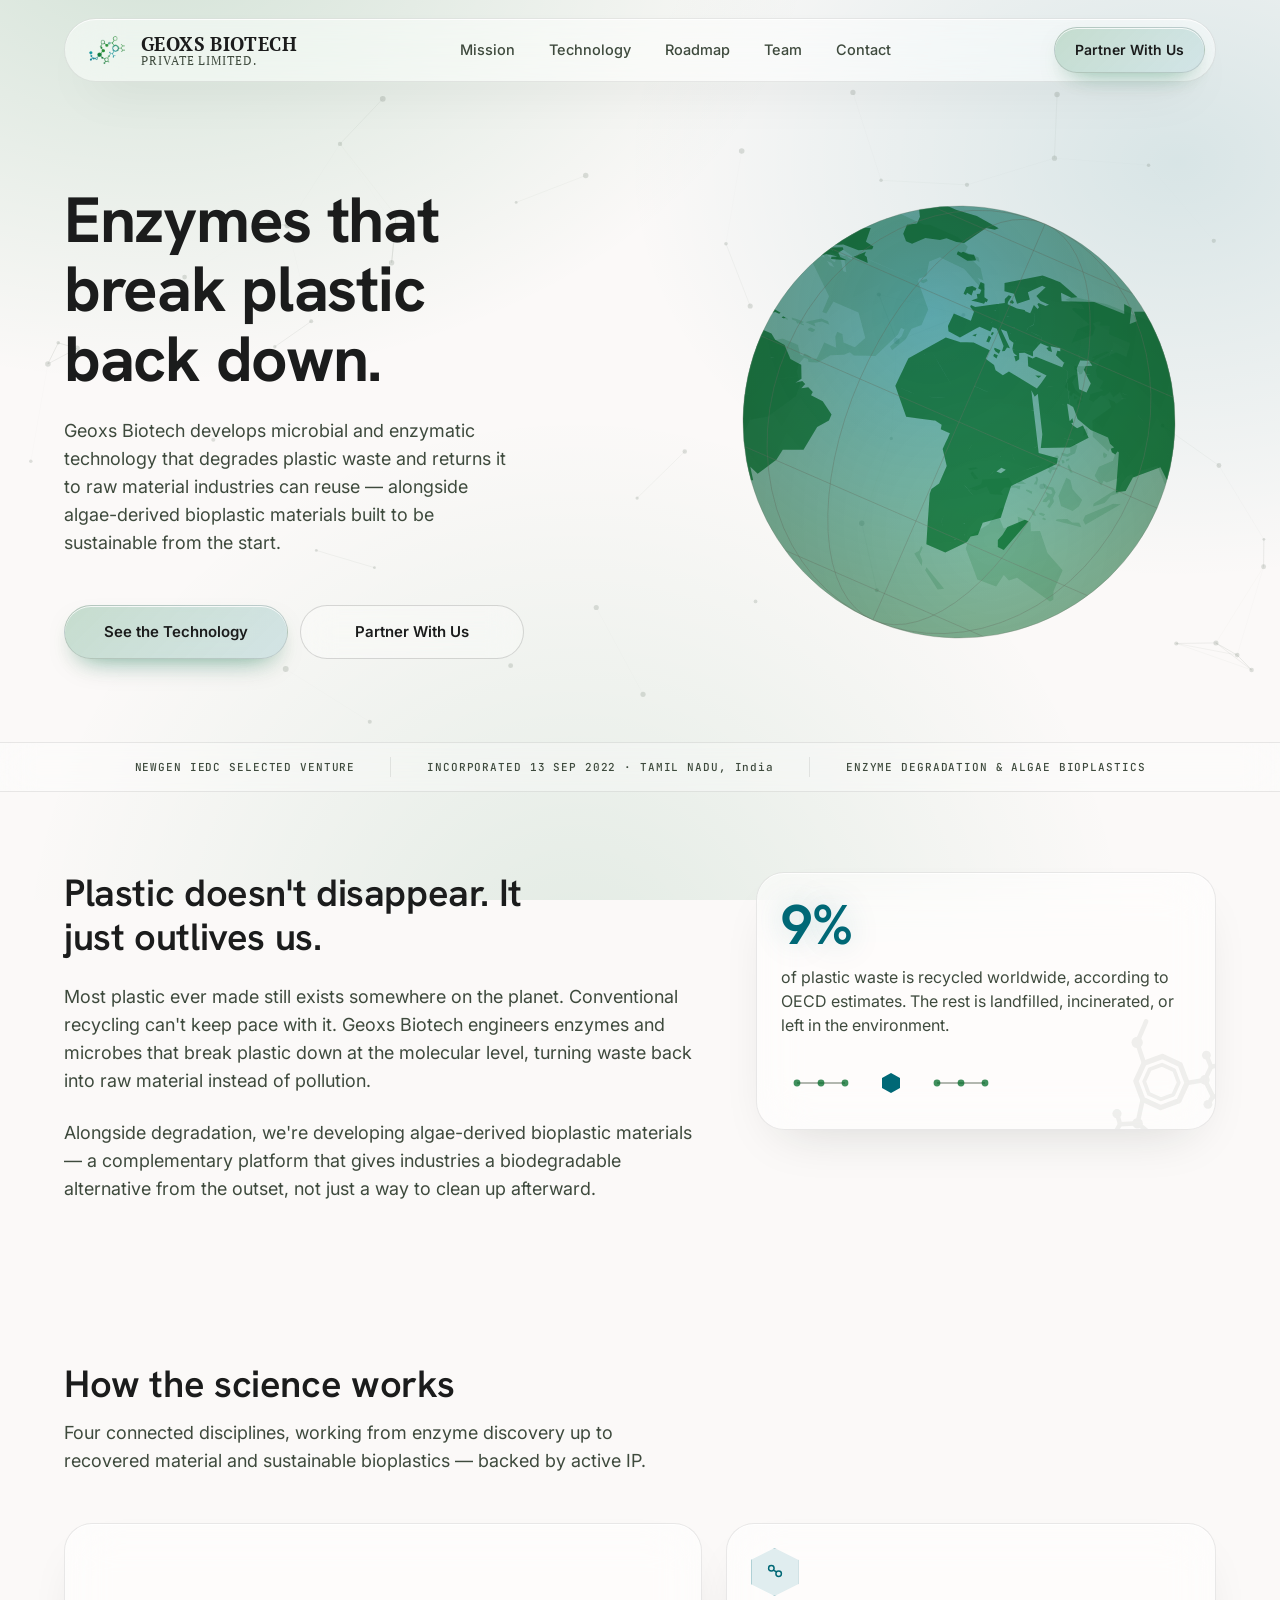
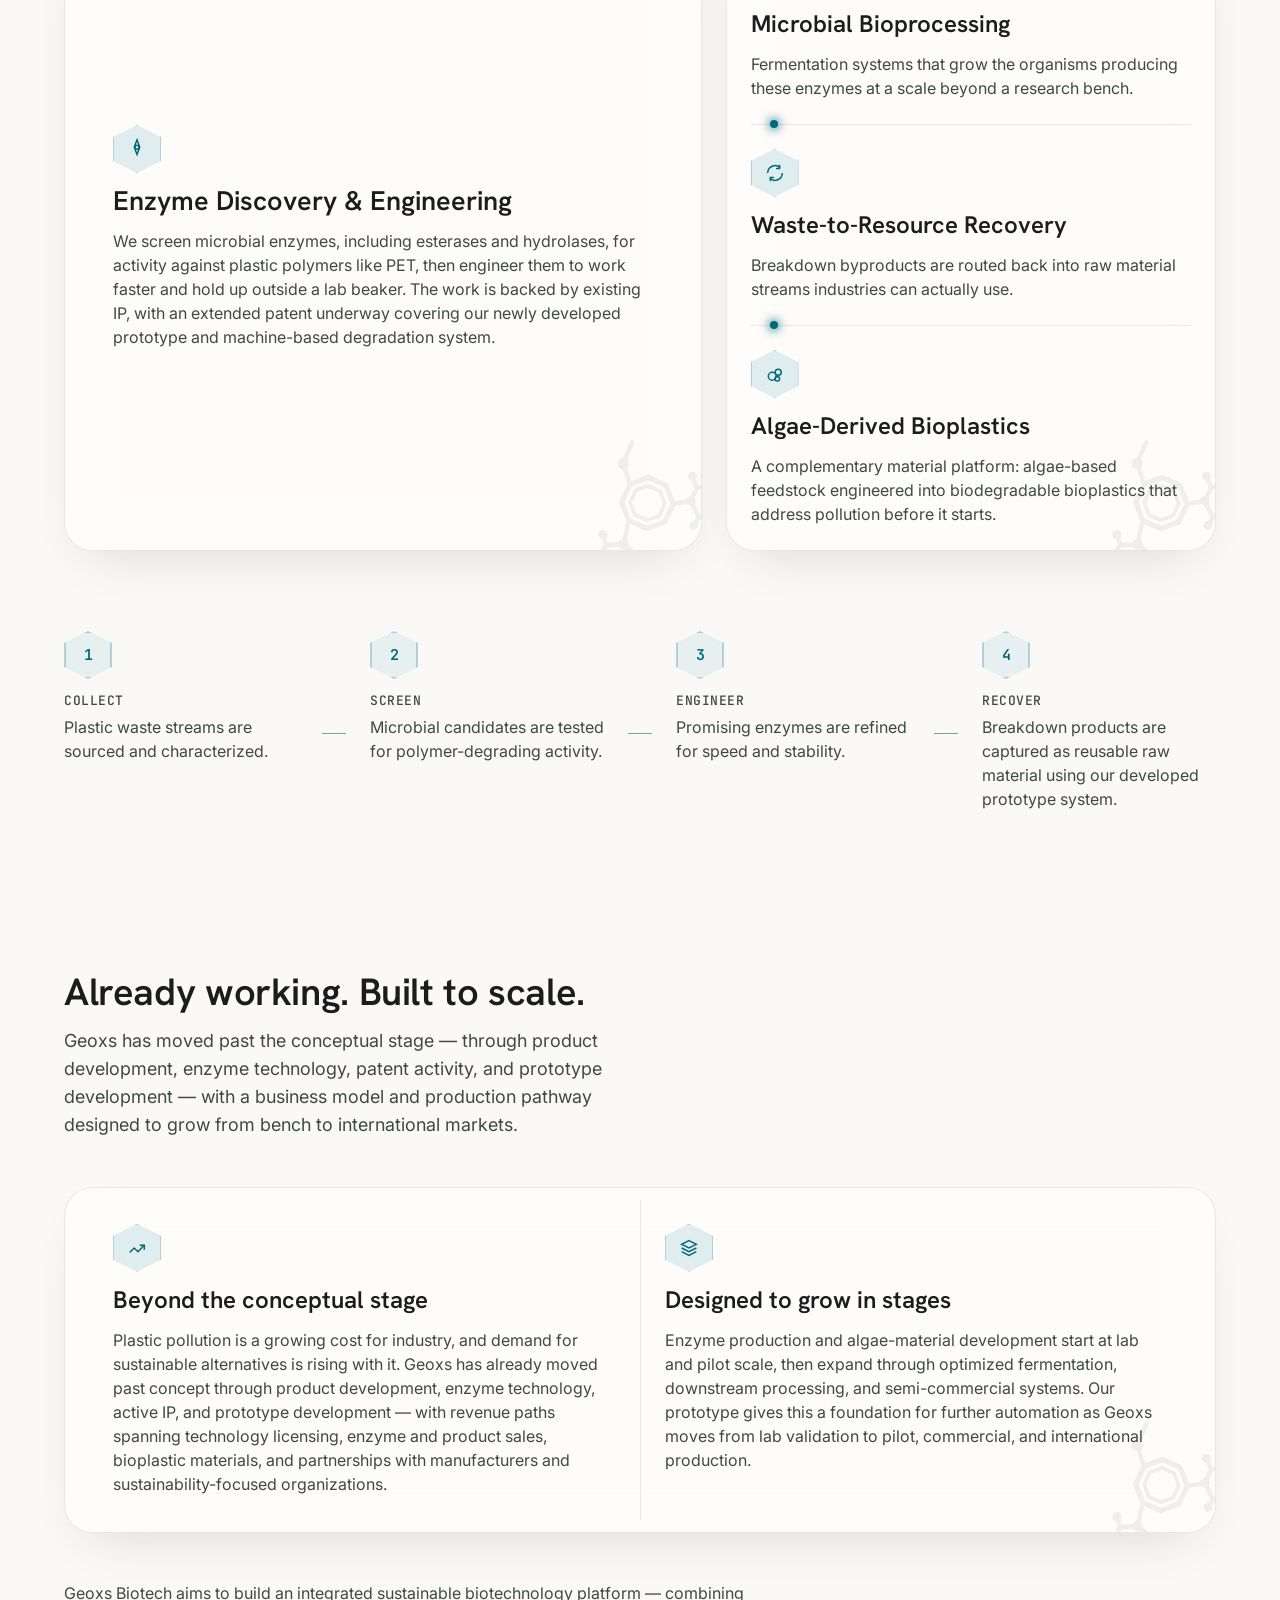
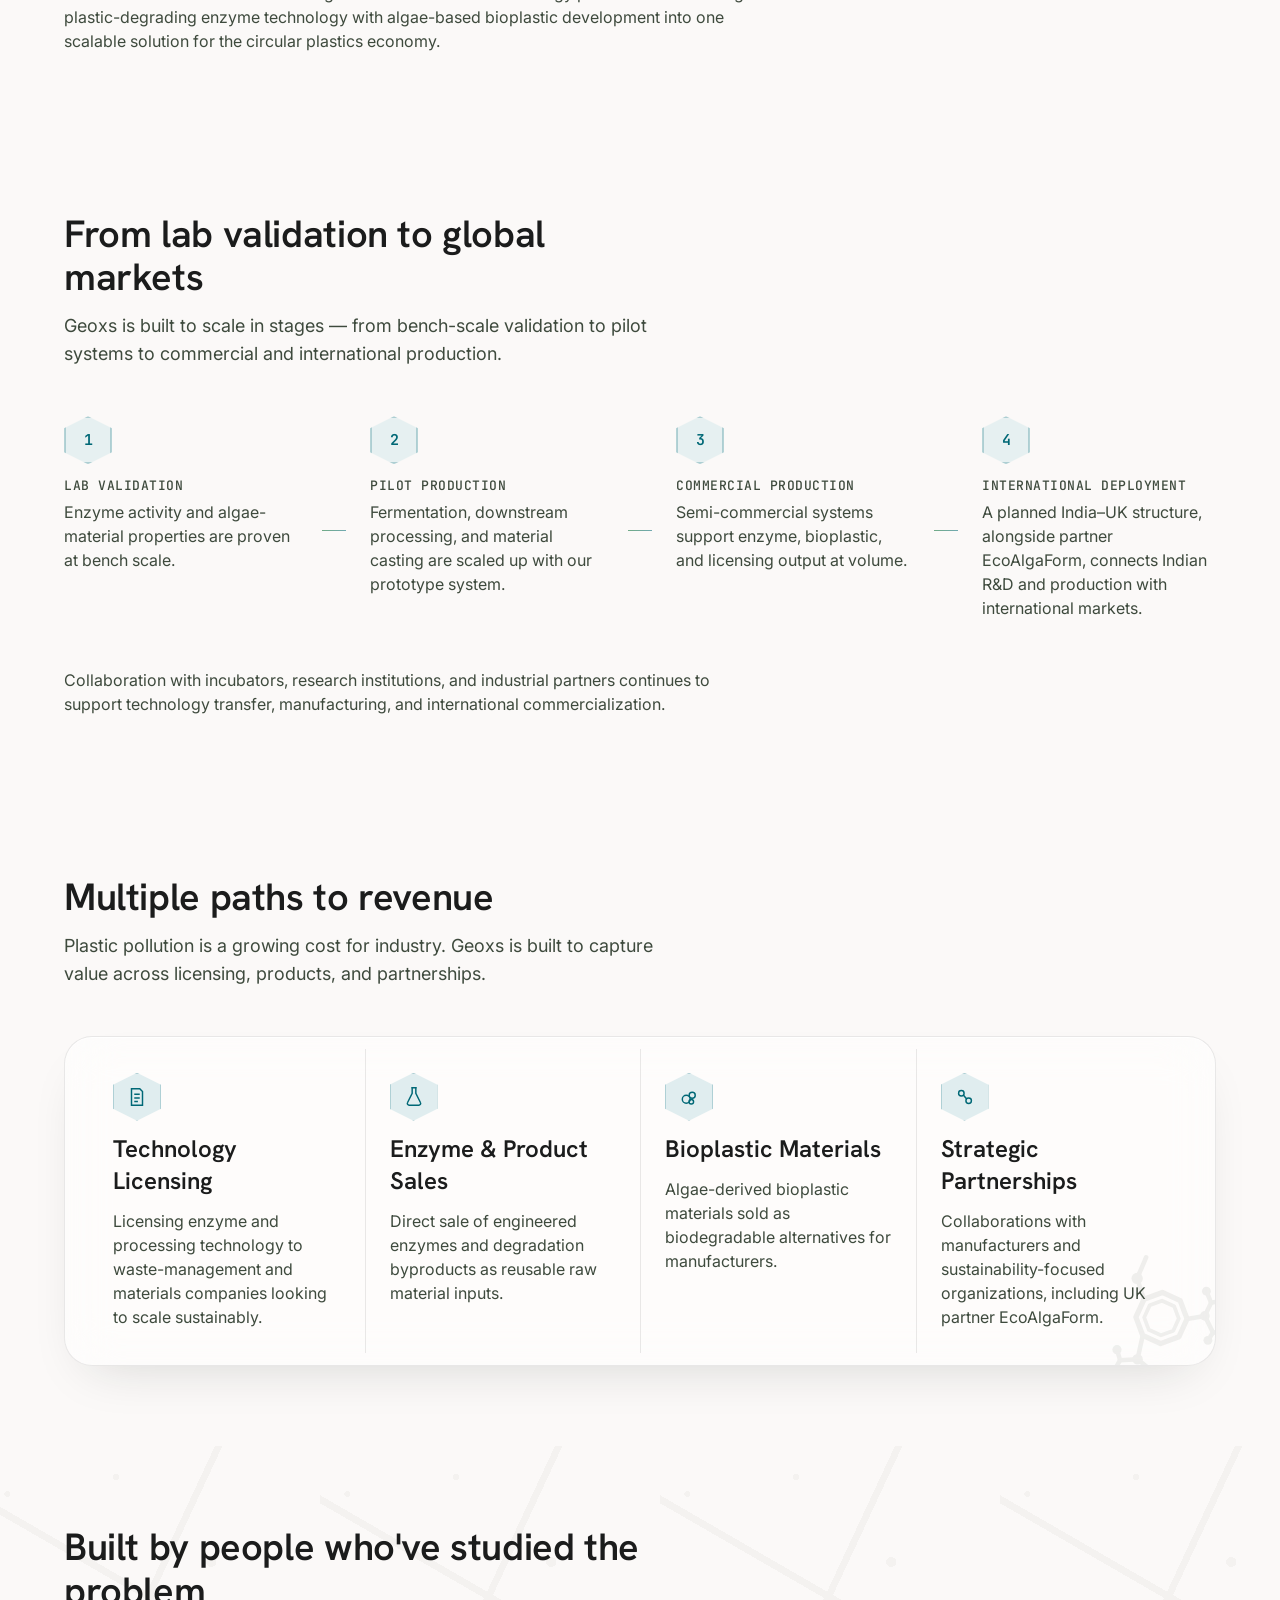
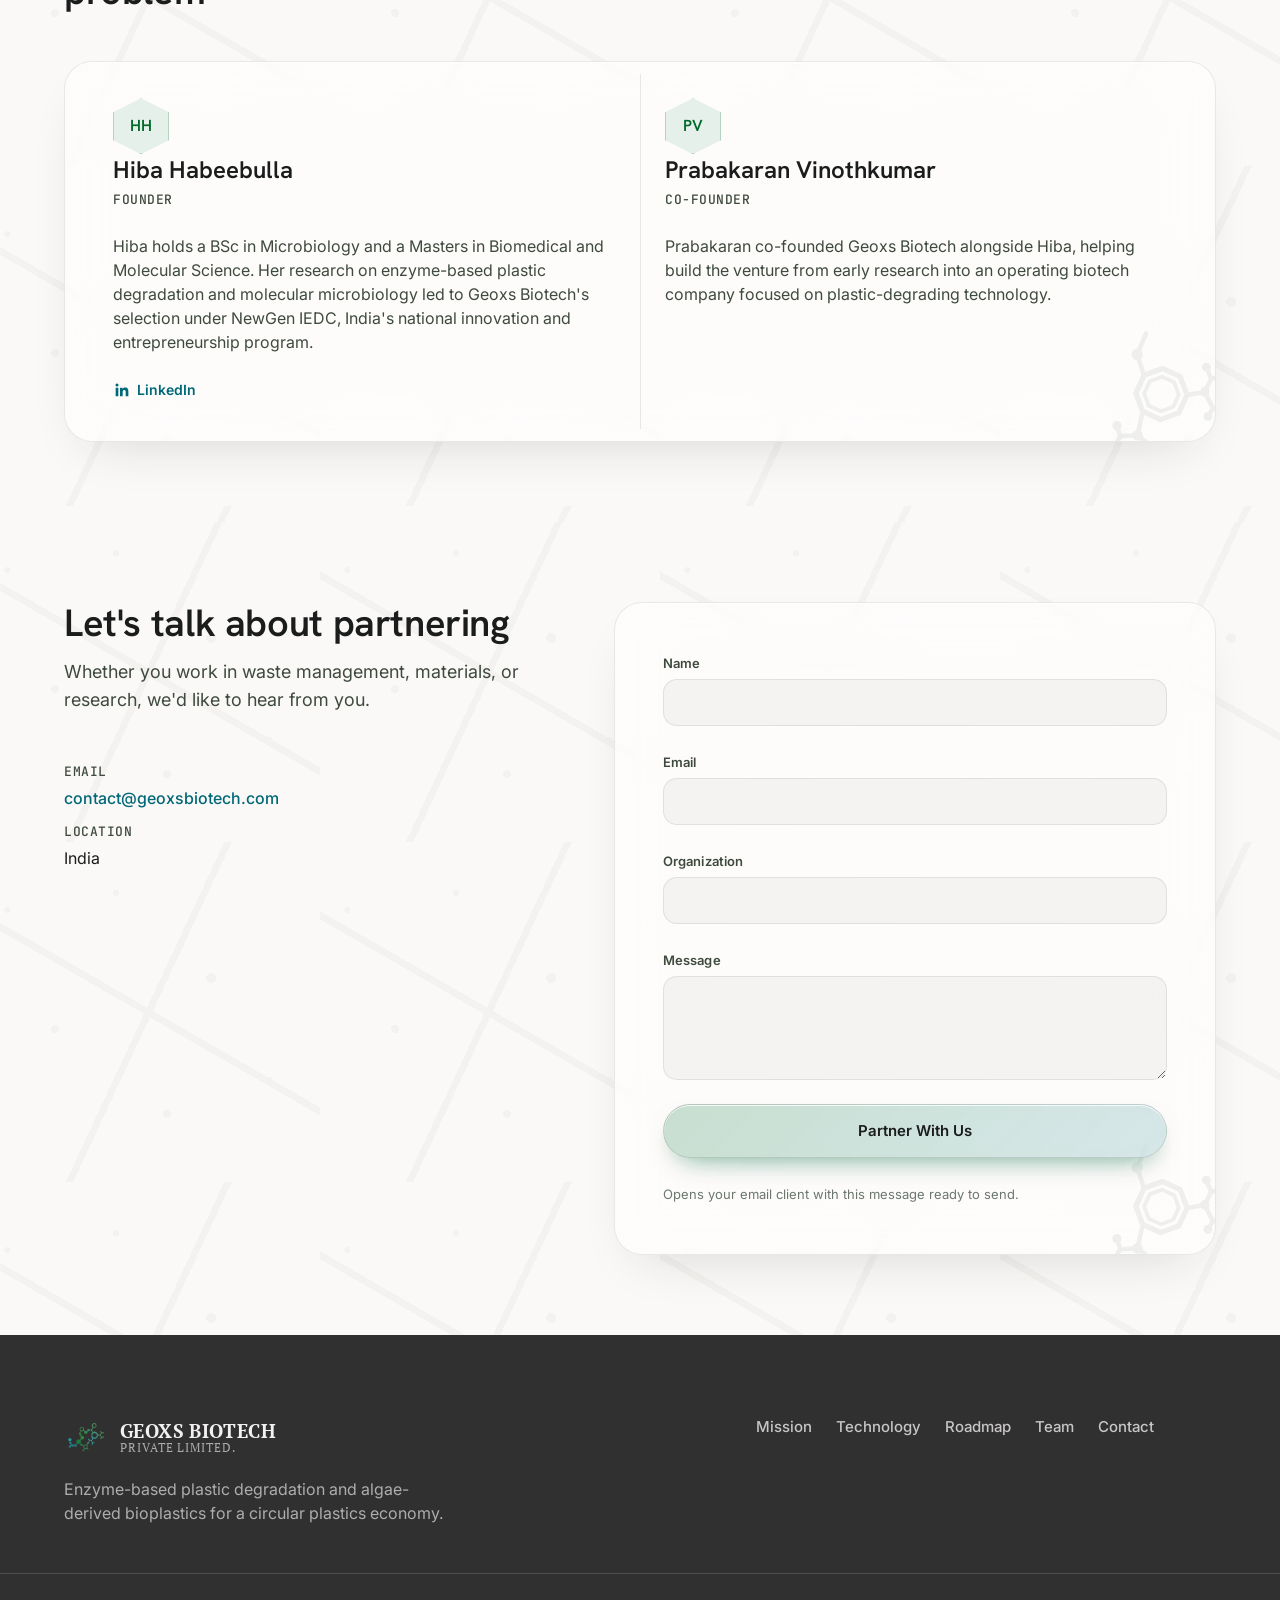
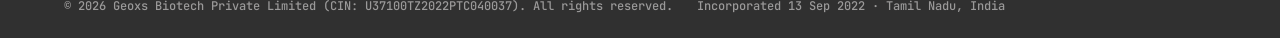
==== new-1/index.html @ 4f8ea978 "Add five Apple-glass redesign variations (new-1..new-5) Each keeps the original Biosphere Green / La" ====
<!doctype html>
<html lang="en">
  <head>
    <meta charset="UTF-8" />
    <meta name="viewport" content="width=device-width, initial-scale=1.0" />
    <title>Geoxs Biotech — Enzyme &amp; Algae Bioplastic Technology</title>
    <meta
      name="description"
      content="Geoxs Biotech develops enzyme-based plastic degradation technology and algae-derived bioplastic materials, turning pollution back into raw material and building sustainable alternatives for the circular plastics economy."
    />
    <meta name="theme-color" content="#fbf9f8" />
    <link rel="canonical" href="https://athul-seban.github.io/geoxs-biotech/new-1/" />
    <meta property="og:type" content="website" />
    <meta property="og:site_name" content="Geoxs Biotech" />
    <meta
      property="og:title"
      content="Geoxs Biotech — Enzyme &amp; Algae Bioplastic Technology"
    />
    <meta
      property="og:description"
      content="Geoxs Biotech develops enzyme-based plastic degradation technology and algae-derived bioplastic materials, turning pollution back into raw material and building sustainable alternatives for the circular plastics economy."
    />
    <meta
      property="og:url"
      content="https://athul-seban.github.io/geoxs-biotech/new-1/"
    />
    <meta
      property="og:image"
      content="https://athul-seban.github.io/geoxs-biotech/assets/logo.jpg"
    />
    <meta property="og:image:width" content="1024" />
    <meta property="og:image:height" content="392" />
    <meta name="twitter:card" content="summary_large_image" />
    <meta
      name="twitter:title"
      content="Geoxs Biotech — Enzyme &amp; Algae Bioplastic Technology"
    />
    <meta
      name="twitter:description"
      content="Geoxs Biotech develops enzyme-based plastic degradation technology and algae-derived bioplastic materials, turning pollution back into raw material and building sustainable alternatives for the circular plastics economy."
    />
    <meta
      name="twitter:image"
      content="https://athul-seban.github.io/geoxs-biotech/assets/logo.jpg"
    />
    <link rel="icon" href="../assets/favicon.ico" sizes="any" />
    <link
      rel="icon"
      type="image/png"
      sizes="32x32"
      href="../assets/favicon-32x32.png"
    />
    <link
      rel="icon"
      type="image/png"
      sizes="16x16"
      href="../assets/favicon-16x16.png"
    />
    <link
      rel="apple-touch-icon"
      sizes="180x180"
      href="../assets/apple-touch-icon.png"
    />
    <link rel="manifest" href="../assets/site.webmanifest" />
    <link rel="preconnect" href="https://fonts.googleapis.com" />
    <link rel="preconnect" href="https://fonts.gstatic.com" crossorigin />
    <link
      href="https://fonts.googleapis.com/css2?family=Hanken+Grotesk:wght@500;600;700&family=Inter:wght@400;500;600&family=JetBrains+Mono:wght@500&family=PT+Serif:wght@400;700&display=swap"
      rel="stylesheet"
    />
    <link rel="stylesheet" href="css/styles.css" />
    <script type="application/ld+json">
      {
        "@context": "https://schema.org",
        "@type": "Organization",
        "name": "Geoxs Biotech Private Limited",
        "legalName": "Geoxs Biotech Private Limited",
        "url": "https://athul-seban.github.io/geoxs-biotech/",
        "logo": "https://athul-seban.github.io/geoxs-biotech/assets/logo.jpg",
        "foundingDate": "2022-09-13",
        "description": "Geoxs Biotech develops enzyme-based plastic degradation technology and algae-derived bioplastic materials for the circular plastics economy.",
        "email": "contact@geoxsbiotech.com",
        "address": {
          "@type": "PostalAddress",
          "addressRegion": "Tamil Nadu, India",
          "addressCountry": "IN"
        },
        "founder": {
          "@type": "Person",
          "name": "Hiba Habeebulla",
          "sameAs": "https://www.linkedin.com/in/hiba-habeebulla/"
        }
      }
    </script>
  </head>
  <body>
    <a class="skip-link" href="#main">Skip to content</a>

    <header class="site-header" id="site-header">
      <div class="container header-inner">
        <a class="brand" href="#top" aria-label="Geoxs Biotech home">
          <img
            class="brand-mark"
            src="../assets/mark.png"
            alt=""
            aria-hidden="true"
          />
          <span class="brand-text">
            <span class="brand-word">Geoxs Biotech</span>
            <span class="brand-sub">Private Limited.</span>
          </span>
        </a>

        <nav class="site-nav" id="site-nav" aria-label="Primary">
          <a href="#mission">Mission</a>
          <a href="#technology">Technology</a>
          <a href="#roadmap">Roadmap</a>
          <a href="#team">Team</a>
          <a href="#contact">Contact</a>
        </nav>

        <div class="header-actions">
          <a class="btn btn-primary" href="#contact">Partner With Us</a>
          <button
            class="nav-toggle"
            id="nav-toggle"
            aria-label="Open menu"
            aria-expanded="false"
            aria-controls="site-nav"
          >
            <span></span><span></span><span></span>
          </button>
        </div>
      </div>
    </header>

    <main id="main">
      <!-- HERO -->
      <section class="hero" id="top">
        <div class="molecular-watermark" aria-hidden="true"></div>
        <canvas class="molecular-canvas" aria-hidden="true"></canvas>
        <div class="container hero-grid">
          <div class="hero-copy hero-enter">
            <h1 class="display-lg">Enzymes that break plastic back down.</h1>
            <p class="body-lg hero-sub">
              Geoxs Biotech develops microbial and enzymatic technology that
              degrades plastic waste and returns it to raw material industries
              can reuse — alongside algae-derived bioplastic materials built to
              be sustainable from the start.
            </p>
            <div class="hero-ctas">
              <a class="btn btn-primary" href="#technology"
                >See the Technology</a
              >
              <a class="btn btn-secondary" href="#contact">Partner With Us</a>
            </div>
          </div>
          <div
            class="hero-visual hero-enter hero-enter-delay"
            aria-hidden="true"
          >
            <div class="hero-globe" aria-hidden="true">
              <svg viewBox="0 0 100 100" role="presentation">
                <defs>
                  <clipPath id="globe-clip">
                    <circle cx="50" cy="50" r="45" />
                  </clipPath>
                  <radialGradient id="globe-base" cx="34%" cy="30%" r="75%">
                    <stop class="globe-base-stop-a" offset="0%" />
                    <stop class="globe-base-stop-b" offset="100%" />
                  </radialGradient>
                  <radialGradient id="globe-shade" cx="68%" cy="72%" r="65%">
                    <stop class="globe-shade-stop-a" offset="0%" />
                    <stop class="globe-shade-stop-b" offset="100%" />
                  </radialGradient>
                  <g
                    id="globe-landmasses"
                    transform="translate(-33.7843,5.0000) scale(0.338728)"
                  >
                    <path
                      d="m275.9 201.8-1.4 1.46h-2.36v-2.15l1.83-1.18h1.93v1.87zm4.05-6.3v2.12l-1.8-1.08v-1.65h1.8v-5.97h-4.6l-10.94 7.33-2.69-3.09v6.07h-6.65l3.86 10.57h12.67l9.75-11.28 0.44-3.05-1.84 0.03zm-171.6-119.4 2.52-1.719h3.04l-2.51 1.719h-3.05zm22.97-9.127-3.22 2.792h-7.46l-2.31 1.582h1.78l-2.48 1.692h-1.77l2.47-1.692h-4.87l-2.11 1.64-2.15 0.215 0.43-3.705h-1.66l-1.94 1.289-3.6 5.315h-2.12l4.08-6.604 4.81-1.029-0.27-0.903-3.17-0.108-1.5-0.913-1.88 0.913h-2.2l0.9-1.945-4.551-2.082h-38.81l-12.78 13.48v10.36l4.666 4.667 16.32 2.098 2.177 3.302 4.59-0.161 3.788 7.44 7.058-8.861 16.78 0.053 1.11 8.388 2.66 0.07 0.07-10.44 27.16-23.22 1.85-0.32 1.05-3.307h-2.9zm16.06-1.435h9.48l-1.97-3.138-1.78-0.425v-2.251zm-70.28 50.76-3.657-7.88 3.036-3.81-3.787-7.442-4.59 0.161-2.177-3.301-16.32-2.098 0.031 0.032 0.695 7.348 5.02 9.5 2.057-1.59-3.959-8.441v-4.751h2.335l0.091 4.419 7.5 17.62 12.23 5.1 3.052-0.81 2.686 2.74 1.338-2.38h2.818l-0.402-3.09h2.415l3.141-2.34 0.133-3.41-3.435-0.06-2.731 4.48zm135.4-76.39 4.54-2.209v-0.622l-2.25-2.282-3.15 1.046-3.78-0.08-0.8 1.09-2.15-0.05v2.02zm40.41 47.95 0.01-2.144-2.43-0.064-0.02 1.58zm-92.08-68.56v2.26l11.28 0.161 2.89 4.987v4.51l-5.41 3.073 0.16 6.12 3.4 3.437h4.02l6.14-6.489 8.67-2.557 3.25-2.489 6.56-0.405 4.59-1.355 8.65-13.75 5.33-1.09 1.88-1.89-15.37-1.546-13.28 1.546h-16.08l-9.27 3.221zm261.6 87.05-1.31-1.37-2.15 3.06 2.15 2.01zm-20.64-37.93 0.43-2.416-4.51-0.725-1.72-2.819h-8.59l-17.56-4.348-1.93 4.348-7.14-2.174-5.33 4.06 17.36 10.14 20.08 0.215 2.42-4.924zm3.81 45.98-2.58 0.57v1.52l1.05 1.27 1.53-1.91zm-9.61-51.94 1.72 2.819 4.51 0.725-0.43 2.416-6.48 1.357-2.43 4.924-20.08-0.215-17.36-10.14-7.51 5.725 1.25 5.811-7.52 2.793 2.15 5.26 8 3.65 0.32 6.443 20.94 7.242 3.86-3.538 8.22 3.538-1.13 3.06 4.35 7.25 7.62-3.86 4.98 4.26 2.11-1.2 0.08 2.05 12.48-4.46 4.08-9.132-7.28-11.98 3.74-4.079h-4.3l-1.38 0.893-2.7-4.435 3.44-3.007 2.36 4.504 3.31-2.277 6.35-4.374v-8.483l-10.52-2.684-7.73-7.571h-7.51l1.71 6.067zm43.39 12.76 2.94-0.04 1.25-2.134-6.53-2.738 0.13 5.395 1.29 0.765zm-8.12 12.47-0.48 1.659 6.47-0.955 0.5 2.498 1.47-0.624 0.16-1.966 4.34-1.115-0.23-5.673-1.97-3.439-1.96-0.568 1.12 5.154-4.01 3.637zm-1.14 3.202 2.34-0.295 0.76 1.128-0.84 2.657zm6.24-1.1-1.13 2.053-1.49-1.691zm-7.08 35.04-3.55-0.37-1.29-1.61 1.29-2.96-1.28-2.84-2.34-0.05-0.57 5 3.31 3.99 3.88 0.49zm-11.18 8.87 1.57 0.31 2.79-2.32-0.06-1.9zm12.25 3.59v2.23l2.33-0.7-0.79-1.44 1.88-0.48-1.6-4.99-1.18 3.08h-3.86zm-6.87-11.13 1.66 1.63-0.54 1-1.34-1.31zm1.66 3.99 1.18 0.8 1.29-1.95-1.72-0.21zm4.4-2.04 1.62 2.09h1.77l-1.69-2.72zm0 1.76 0.91 1.59-0.73 0.97-1.28-1.93zm-1.93 1.61 0.83 1.25-0.83 1-0.95-1.16zm3.15 32.76 1.09 1.5 3.06-0.37v-1.13zm-24.59-17.64 0.15 4.32 2.46 4.3h7.82l3.87-4.94v-8.96l-2.79 0.29-2.26 4.27-7.57 1.69-1.63-0.99zm-5.56 11.28v-3.3l-12.89-13.37-4.41-1.69 14.93 20.33zm15.06 5.88 0.24 1.12-16.11-2.73 2.42-1.94 4.02 1.53 3.63-0.8zm10.3 0h-2.49l0.48 1.61h2.38l1-0.81zm-4.35 2.61 0.73 0.89h1.73l-0.6-1.29zm9.14-2.13-2.49 2.78 1.89 0.24 1.69-1.52zm-8.29-4.91 1.85-0.57-0.56-3.26 1.09-1.21 0.92 2.42 2.22 0.77v-1.74l-1.25-2.76 2.37-1.99-3.78 0.16-0.78-1.08 1.5-1.65 2.78 0.96 1.37-0.12 2.05-2.42-1.8-0.04-1.17 0.77-3.87-0.94-2.56 2.31 0.18 3.66-1.49 1.98zm13.89-5.19-0.43 1.51 4.19-0.43v-1.08zm0.97-9.75-1.4 1.38-0.53 3.44 1.93 0.47-0.43-3.05 1.12-1.4zm9.49 9.15-0.56-2.98-4.59 0.65zm-0.31 2.48 6.4 2.67 1.15 3.27-2.13 1.3 5.48 1.9v-10.79l-4.45-2.32-4.15 3.37-4.39-1.73-0.49 2.42zm-19.06-71.18-4.32-3.535-1.91 1.764 2.58 5.584 3.12-0.215zm-4.32-3.535-1.91-1.564 2.47-0.322-0.43-4.939-6.35 4.374 1.86 3.53 2.45 0.685zm-5.53 56.98-3.44 4.63-7.94 3.67 1.63 0.99 7.57-1.69 2.26-4.27 2.79-0.29v-3.28zm-26.32 0 1.38 4.48 5.68 4.84 0.44-1.72-5.36-7.92zm68.12 27.58 3.81-3.5 4.94 4.82 4.51 0.92-5.58-5.58 0.27-2.95-9.94-5.2v10.79zm10.46-5.78 2.01 1.2 3.47-1.95v-2.02zm2.8-5.67 4.05 2.9 1.62-0.55-4.11-2.45zm-84.29-42.84-4.35-7.25 1.12-3.06-2.52-1.08-3.38 2.43-1.59 10.99 2.51 2.1 0.96 5.02 1.77 0.53 1.27-1.59 2.36 2.66 1.31 4.86-0.31 5.02 2.03-3.98-3.65-13.16 2.47-1.79zm7.3 6.18 2.92 3.97-2.73 2.74h6.12v-1.56l-5.96-6.34-1.32-4.08-4.14-2.02-2.19 1.11v1.7l2.14 1.25v3.23zm-5.16 0v-3.23l-2.14-1.25-2.47 1.79 3.65 13.16-2.03 3.98-0.12 1.98 3.54 3 0.34 1.1 2.14-0.32-3.44-5.07 0.8-7.84 3.87 3.83v-3.21l3.94-3.95-2.92-3.97zm4.14 7.92v3.21l1.93 1.92 2.17-0.3 3.23-2.42v-3.62h-6.12zm1.37-9.11 5.96 6.34v5.18l-3.23 2.42 0.08 3.46 6.18-4.08-0.21-6.07-6.45-6.81 0.32-3.73 2.3-1.3-4.98-4.26-5.43 2.75 4.14 2.02zm-25.77-13.2-1.37 0.64 1.94 6.13 1.25-1.21 5.58 4.68 0.36-2.5-2.93-2.74-0.48-3.28-2.34 0.96zm2.01-0.42-3.38-0.84 0.47-2.12-0.97-0.336-2.07 3.296-11.37-4.306 0.03-3.632-2.84-0.984-0.32-6.443-2.48-1.13h-2.29l-3.4 2.416-0.09 2.057 2.06 1.167 0.98 4.021-4.47 4.114h-2.86v3.04l2.14 0.81v2.62l-3.86 1.03 0.33 0.39 3.19 1.01-1.49 1.53 1.41 1.83 2.53 0.3 0.45-2.1 1 0.01 8.13 23.38 5.16-3.17 0.8-9.4 11.77-11.37-1.94-6.13 1.37-0.64 2.01 2.68 2.34-0.96 0.48 3.28 2.93 2.74 1.23-8.49 3.38-2.43-5.69-2.458-3.86 3.538zm-17.29-7.938-0.03 3.632 11.37 4.306 2.07-3.296zm14.38 4.978-0.47 2.12 3.38 0.84 0.81-1.68zm-64.41-27.17 2.41 2.002 3.07-0.848 2.72 2.27-0.47-5.894 4.19-0.966 5.52 3.785 4.62-0.886 3.38 4.456 3.26-0.144 3.19-2.621 7.53-0.327 4.82 2.233-1.25-5.811 7.51-5.723-4.33-2.532-25.24-8.901-9.95 2.243v4.498h-17.64v5.812l2.36 2.952 5.05-2.04 3.01 2.04-3.65 1.771zm19.32 13.88-1.69-2.737-6.6-2.094-3.9 1.3-0.07 1.737-4.97-0.003-2.74-4.835-6.55 0.647v1.933l7.95 13.49 2.36 0.226 5.48 5.717 10.09 3.01h2.8l2.03-3.49-2.25-2.821-3.22-9.341zm-11.12-10.45-2.72-2.27-3.07 0.848 4.9 4.058-0.18 4.286 3.9-1.3 6.61 2.094 1.69 2.737 6.28-3.221-10.35-8.283h-4.39zm26.12 23.98h2.86l4.47-4.114-0.98-4.021-2.06-1.167 0.09-2.057 3.4-2.416h2.29l-4.77-2.179-5.08 0.733-1.61 6.978-5.87 5.427-6.3-0.063 0.5 1.428 2.25 2.821-2.03 3.49h8.8l2.32 2.64 3.86-1.03v-2.62l-2.14-0.81zm-16.88-27.06-5.52-3.785-4.19 0.966 0.47 5.894 2.67-1.051h4.39l10.35 8.283 3.39 0.907-1.54-4.53 4.81-1.38 0.27-2.048-7.1 0.314-3.38-4.456zm1.88 13.53-1.28 2.739 2.72 7.913 6.3 0.063 5.87-5.427 1.61-6.978-1.04-2.94-4.5 2.316-3.39-0.907zm13.75-5.985-4.04-1.311-1.57 0.452 1.54 4.53 4.5-2.316 1.04 2.94 5.08-0.733-0.75-0.341-1.48-3.631zm-1.18-6.738-3.19 2.621 3.84-0.17-0.27 2.048-3.24 0.928 4.04 1.311 4.32-0.41-0.67-1.629 7.52-2.793-4.82-2.233zm-38.55 3.772 2.88 2.628 3.13-0.309-2.18-3.841-2.36-0.584zm-6.19-1.087 4.27 1.087h1.92l1.47-2.106-5.45-2.471-2.21 0.478zm5.65 4.053 3.42-0.338-2.88-2.628h-1.92zm-32.55-32.75-1.13 0.267 0.29 0.217-0.32 1.45-3.17-1.45 0.01 1.882 4.32 1.102 3.11 1.423 1.2-1.026-0.43-3.056-1.58 0.48zm-4.31 4.517 2.41 0.803 0.66 1.364 0.52 1.455 3.83-3.248-3.11-1.423-4.32-1.102zm12.24-0.652h-3.62l-5.03 4.274 0.8 2.205 7.21 1.15 4.5-0.982-2.68-1.09 1.61-1.027zm-10.04-5.588-0.38 0.966 1.36 1.024 1.13-0.267 2.3 1.289 1.58-0.48-0.49-3.481-0.9 0.845zm9.4 13.22-7.21-1.15 0.45 1.252-2.58 3.217v1.82h9.75l0.94 1.782-1.69 2.649 1.48 0.619 0.4-1.228h5.78l-1.28 1.328 1.78 1.007 2.4-0.188-2.28-2.912 6-1.275 1.53-3.436-10.97-4.467zm-13.73-28.16-10.1 7.408v6.589l-1.39 2.177 3.8 4.375 6.2-5.49-2.9-3.6 6.53-7.137h1.29l-1.78-4.322zm-17.81 16.67 5.91-0.966 0.41 0.471 1.39-2.177v-6.589l10.11-7.408h5.59v-1.845l-5.73 0.292-19.65 13.6zm23.41-16.67h-3.94l1.77 4.322h1.04l-3.14 7.113 3.67 1.852h5.59l3.14-3.624-5.21-11.66-2.92 0.148zm169.4 32.4h1.93l-6.81-6.979-1.93-0.055 5.47 6.765 2.68 4.993h1.99zm-170.5-10.41-2.41-0.803 0.01 1.603 3.06 0.564zm144.1-24.13-1.85-2.513-11.44-1.87-3.22 2.899h-9.26l-3.86-2.899h-20.94l-1.29-4.616h-19.33l-17.04 7.622 3.73 4.618-3.22 3.328-2.91-9.511-5.14-0.407 2.47 5.623-19.87 0.537-18.57 7.623-2.45-4.668 7.06 0.266 3.44-1.718-13.53-4.314-2.88 0.147 5.21 11.66-3.14 3.624-0.76 0.71 0.49 3.481 0.43 3.056h3.62l2.79 4.53-1.61 1.027 2.68 1.09 10.97 4.467-1.53 3.436 0.72 1.717-1.77 0.483 0.31 2.824 6.41 2.245 2.21-0.478 5.45 2.471 2.36 0.584-1.47-2.577v-5.229l-2.36-2.952v-5.812h17.64v-4.498l9.95-2.243 25.24 8.901 4.33 2.53 5.33-4.06 7.14 2.174 1.93-4.348 17.56 4.348h8.59l3.22-0.644-1.72-6.067h7.52l7.73 7.571 10.52 2.684v8.483l4.61-0.81 2.48-3.7v-6.872l-7.09-8.053-6.87-0.107 1.18-8.482 14.17 0.107 1.54-4.814 5.98 2.263 0.02-2.219 1.48 0.153 2.58 2.469-2.49 1.695-0.3 5.069 10.09 9.557v-9.234l-5.69-5.477 13.48-4.268 0.17-1.376-6.78-1.845 2.64-2.057 6.06 1.252 4.11 0.081-3.3-3.541-21.16-4.191zm-151.1 35.94-2.49 2.041 3.62 1.345 3.86-0.666 3.06-3.218h-1.21v-0.761zm-1.85-1.75 1.85 1.75 6.84-1.259v-1.059l-6.2-0.753-0.26-0.102zm-13.06 4.977 2.22 0.159 2.01-0.464-0.72-2.175h-1.89l-1.23 0.567zm8.5-4.977h4.56l2.23-1.423-4.36-1.718-3.9 1.208zm-30.64 20.96 0.9 0.068 1.04-8.736-3.38-0.565-0.17 6.388zm52.89-15.28 1.69-2.649-0.94-1.782h-2.89zm-8.19-14.38-3.06-0.564-3.22 0.106-0.73-0.669-4.62 1.127-0.41-0.005 0.41 5.561 4.37 1.718 0.25 0.102 6.2 0.753 2.58-3.217-0.45-1.252-0.8-2.205zm0.4 9.949-3.06 3.218 2.74 4.55 6.84-0.779 1.95 0.537 0.8-2.476-1.48-0.619-2.14-4.431zm-12.45-9.954-5.93-0.068-0.27-1.054h-2.08l0.42 1.015-3.12 1.869-0.28 5.385 1.89 0.987-0.75 3.632 1.23-0.567h4.4l0.38-0.111 3.19-0.936-1.09-1.45-1.47-1.933 3.9-1.208zm-8.28-1.122h2.08l-0.11-0.446 0.68-3.822-1.87-0.026-1.33 2.998zm5.55-1.338-1.17-1.159-1.04 0.427-0.32 1.643 1.94-0.019zm1.81 12.61-3.57 1.047h-2.51l0.72 2.175 3.81-0.881h4.38l1.83-1.504 0.66-0.537-1.85-1.75h-4.56zm2.18 17.39h-3.87v0.967l1.45 0.993 2.42 0.375zm-10.15-5.449v3.973h1.85v-3.436zm-1.62-8.418-0.35 1.707 2.24 1.021h2.6l8 7.983 0.41 3.397 1.47-0.859 0.46-2.442 1.82-0.365-9.76-8.447 2.77-0.166-1.62-3.015-5.82 1.345zm2.55 5.681v1.638l0.92 0.347 0.41-1.985zm-18.46-10.04v1.181l3.32 1.794 0.44 5.883 4.92 3.147 1.52-1.965 7.2 0.052 0.21-3.005h0.19l-2.24-1.021 1.49-7.252-6.55-3.417-7.68 4.603zm12.33-5.696-1.83 1.093 3.67 1.914 1.05-0.566 0.04-0.886zm2.93 1.555 0.18-3.417-3.11 1.862zm-1.09 1.452 0.99 0.516 0.05-1.082zm-12.02-8.37 0.04 2.469-1.69 0.926 1.49 2.169-3.02 2.864 3.99-0.725 4.06-0.644 0.26-1.49h0.83l0.18-1.663-2.63-0.555-3.29-7.56-2.51-0.077v4.071zm-3.18 1.784v-1.613l-2.94-0.199 1.69 2.255zm-5.92 0.373v4.403l1.69-0.011v-1.503l3.22 0.443-0.24-3.262-1.69-2.255zm1.62 29.32 7.05 0.527 6.96-8.936-4.92-3.147-11.38 0.082-0.05 2.173 3.38 0.565zm15.62-3.76v-1.891l-2.18 1.891zm25.76-2.199 4.47-1.446-1.03-2.402-3.68 0.72zm-2.83-10.16 0.82 4.56 1.77 2.469 3.68-0.72-0.94-2.205-2.74-4.55zm-7.65 1.89 0.41-0.024 2.1-1.099 0.95-1.63-0.7-0.262h-4.38zm22.32 8.844-3.33-0.027 2.74 5.506 12.59 0.695 12.37-2.523v-1.933l-1.38-2.966-4.27-1.087-17.24 0.564zm-3.34-1.248h3.07l-1.24-2.67-1.86 0.601zm-13.75-3.57 1.11 0.275 2.13-1.631-0.6-3.354-4.55 0.616zm3.59 4.777 1.42 1.64 2.74 0.766-1.67 0.708 2.21 2.778 1.39-2.2-1.55-3.383 3.08-1.516h2.54l-0.03-2.069zm-2.44-10.47-2.92-1.083-0.95 1.63-2.1 1.099 0.73-0.044 3.39 3.92 0.7 0.174-1.91-4.094 4.55-0.616-0.22-1.206zm1.29 6.3 1.6-0.851-0.8-1.109-2.13 1.631zl0.9 3.881 0.25 0.292 1.66-0.536-0.24-3.128-0.97-1.36zm7.28 2.191 5.86-1.895 0.96-2.954-1.95-0.537-6.84 0.779zm43.73 28.14 1.36 0.9 0.89-0.92-1.56-2.2zm-27.13-18.53-3.59 1.329 2.57 0.644zm2.31 4.593v6.453l1.35 0.161 2.01-0.94 0.62-3.624 1.57-0.664 0.08-0.034-0.46-1.925-3.23 1.925zm24.38 13.65-3.55-5.8h-1.55l-1.11-1.439-3.03-0.01-9.59-5.013-1.58 0.664-0.61 3.624-2.02 0.94-1.34-0.161 12.51 21.74 0.25 0.81 1.3-2.23 4.44 0.56-0.41 1.69 6.29-3.3 8.85-2.37v-4.61l-4.61-0.65-1.4-2.57zm-7.61-7.244 1.41 0.005 1.1 1.439h1.55l-1.88-3.06h-1.77zm-8.98-8.541-2.62 1.564 0.48 2.011 9.49 4.961 1.63 0.005 0.41-1.616 3.49-0.021-7.84-13.29-3.6 0.735zm22.79 18.32-3.36-0.66 1.4 2.57 2.6 0.37 3.7-3.76-1.69-1.5zm0.64 2.28 2.01 0.28v4.61l-4.45 1.19v2.68l2.48 1.68 8.2-10.16-4.54-4.04-3.7 3.76zm-29.76-21.17-1.46 2.701 1.94 1.352 5.85-3.489 1.44-5.653-8.77 1.788-0.59 2.75zm22.92 28.43-6.29 3.3 0.41-1.69-4.44-0.56-1.3 2.23 2.22 7.24 16.28-7.34-2.48-1.68v-2.68zm-24.38-25.73 1.46-2.701-1.59-0.551-0.58 2.748zm-0.04 6.548 0.04-0.095v-6.453l-0.71-0.504-1.12 4.135zm13.38 92.14 1.7 4.02 4.07 0.18 6.93-22.23h-2.47l-8.05 8.36-0.81 5.8zm-44.74-54.6-1.18-3.49h2.36l-2.91-6.18v3.42l-4.18 8.66-3.65 0.21-0.51 3.56h1.58l-0.08 3.64h10.07l0.45-1.29h-0.02l-3.01-4.24zm-5.8 12.47h-2.83l-0.09 4.33 3.63 4.85v-4.15h4.66l-2.38-7.68h-2.99zv-2.65h-2.76l-0.07 2.65zm-9.45-9.14 0.64 2.85h4.54l0.51-3.56 3.65-0.21 4.18-8.66v-3.42h-15.65l-2.54 12.32zm-23.09-2.36 1.15 1.29v5.37l8.52-2.46v-7.88l-8.32-1.64v4.14zm1.15 6.66v-5.37l-3.08-3.47-2.73 2.57zm51.29 25.06-2.94-1.45v-5.36h-3.32l-0.67 2.36-3.31 0.11-0.86-2.97-5.26 0.04v11.73l-3 4.94 0.26 3.22h18.55l-3.03-3.76v-4.19h3.7zm-36.99-29.19-1.38-8.44h-4.4v10.11zm20.08 6.32 2.38 7.68h-4.66v4.15l1.83 2.44 4.44-2.03 4.67-7.75 0.74-5.78h-4.64l-0.45 1.29zm43.4-21.29 2.75 4.35 1.05-0.88-6.97-11.97-3.6 8.5zm-83.58 12.83 2.72-2.57-2.79-3.14-2.71 2.72zm87.06-5.64 1.75-1.26-1.43-2.46-2.09 1.75zm-12.94 39.06v2.58l2.26 1.51v3.22l-2.15 1.88v-3.77l-2.15-1.76-0.06 0.04-4.06 2.83 4.06 2.66v3.72l-2.54 5.94v6.58l1.84-0.03 0.12-0.89 3.81-2.66-0.28-8.01 8.94-7.33-0.89-8.36zm14.69-40.32-1.75 1.26 1.78 2 7.09 2.51-11.07 9.22v8.02l17.35-20.18-0.71-3.54-12.06 1.79zm-44.21 69.48h6.66v-17.03h8.84l-1.15-1.6h-20.96zm32.98-58.29-3.04 0.43 0.87 3.74-0.43 3.17-1.36 2.4 8.32 5.49 2.92-3.41v-8.02l3.22-2.69h-9.44zm-3.96 9.74-0.52 0.91h-2.99l0.77-1.32h-1.36l-3.06 7.58 5.56 7.83h2.1v4.39l8.9-1.85-1.08-12.05zm-68.11-47.5h-4.94v5.67l-1.82 2.76h-6.1l-0.22 6.37 7.5 5.39v-1.93h9.02l-0.86-15.38h4.75l-7.33-5.41zm62.77 50.17 1.24-3.08h-2.64l-0.84 3.55zm-1.82 4.5 1.82-4.5-2.24 0.47-0.61 2.57zm-72.13-27.31 2.89 3.12 2.71-2.72 2.79 3.14 1.93 2.18 1.35-1.18v-4.14l-0.65-2.95h-8.59zm14.62-9.1h-9.02v1.93l2.04 4.62h3.38l0.65 2.95 4.16 0.82v-4.17l15.97-6.47v-5.27l-13.29-9.79h-4.75zm55.51 47.67 3.22 1.29-1.12 2.25-9.47-4.67 0.12 4.67h-3.7v4.19l3.03 3.76h5.67l9.81-6.83v-8.09l-1.23-1.73-5.36 0.81zm-13.2 24.05 2.68 3.09 10.94-7.33-4.78-6.72h-8.84zm-41.1-61.4 4.16 0.82v-2.23h4.4l5.11-1.88-4.88-4.44-8.79 3.56zm61.86 33.92v8.09l0.06-0.04 2.15 1.76v3.77l2.15-1.88v-3.22l-2.26-1.51v-6.97zm14.31-37.51-2.75-4.35h-6.77l-4.79 11.31 6.62 6.92h9.44l7.85-6.53-7.09-2.51-3.55-3.97zm-19.45 22.1h4l1.14-1.99h2.96l0.43-3.17-0.87-3.74-5.73 0.8zm-40.75-34.42v5.27l-7.18 2.91 4.89 4.44 1.28-0.47 0.49-2.38h15.65l3.53-7.24-1.39-9.53h-6.96zm-33.47-4.24h6.09l1.83-2.76v-5.67h4.94v-3.439h-5.44l-7.34 9.559zm-0.45 12.57 4.93 1.44h-4.98l-0.09 2.37h9.9l-2.04-4.62-7.5-5.39zm4.93 1.44-4.93-1.44-0.05 1.44zm47.64-7.24-3.52 7.24 2.91 6.18h-2.36l1.18 3.49 11.68-5.52v-6.01l2.6-2.56 0.26-5.84-10.14-6.51h-3.99zm0.03-23.68-2.13-2.582-4.57-1.097-4.25 4.571 2.76 13.26h10.77l10.14 6.51 0.99-22.44-5.9-0.8-2.44 3.651zm-40.15 5.038h0.86v-0.731l12.24-6.681v-4.794l-9.02 0.94-8.66 11.27zm13.1-12.2v4.794l-12.24 6.681v1.64l20.61 15.2 10.31-7h0.18l-5.03-24.17-5.92-0.171zm13.83-2.859 2.27 10.92 4.25-4.571-1.67-0.4 0.21-5.8zm27.36 95.92 5.93 8.32h4.6l2.54-5.94v-3.72l-4.06-2.66-5.75 4zm2.72 22.66h2.36l1.4-1.46v-1.87h-1.93l-1.83 1.18zm7.81-8.37h-1.8v1.65l1.8 1.08zm4.84-97.06 0.03-0.084-1.79-2.917-14.04-1.908-0.75 17.02h15.39l3.1-1.77-6.38-10.96 3.49 2.845zm1.94 10.35-3.1 1.77h-15.4l-0.49 11.25-2.6 2.56v6.01l9.21 10.6 4.93 1.8 8.76-1.23-5.55-5.81 4.79-11.31 3.6-8.5zm-10.83 48.21 3.38-14.22-4.93-1.8-13.91 0.39-1.13 8.84-4.67 7.75-4.44 2.03 1 1.33 5.26-0.04 0.86 2.97 3.31-0.11 0.67-2.36h3.32v5.36l12.41 6.12 1.12-2.25-3.22-1.29 0.97-4.35 5.36-0.81zm-23.52-16.81 3.01 4.24h4.66l0.39-3.06 13.91-0.39-9.21-10.6-11.68 5.52zm-16.79-11.58-4.36 1.6 1.43 8.59 0.88-0.25zm-4.36 1.6-2.04 0.75 1.38 8.44 2.09-0.6zm-26.43 0.94 2.43-2.55h-4.68l-0.01 0.11zm-136.3-100.3-3.65-1.504-19.11 0.108-7.73 3.114v3.436l-8.696-0.107-1.65 2.303 7.339-0.264-9.448 3.544-4.565 6.185 3.921-0.065-7.517 4.939 2.748 0.215 14.39-6.871 16.61-0.58 5.046 5.047 1.906-2.052-1.665-1.719h-1.878l-1.834-2.102 15.79-13.63zm-12.49 31.96-2.631-2.148-1.128 0.967 1.834 2.398h1.925zm100.8 3.325-1.97-3.138-1.78-0.425v-2.251l-5.73 5.814zm-3-36.32-11.54-4.713-1.72-0.018-4.01 3.294 1.34-3.314-1.94-0.015-4.67 4.965 11.35-0.617 6.93 6.201-4.66-0.08-2.35 1.925h-5.29v1.512h5.37l4.55 3.763 1.24-0.542-1.08-2.39 3.13 1.49 1.02-0.443v-4.671l3.6 1.281 2.07-1.381-1.17-2.185-2.08-0.758zm-38.86 42.13h3.33l2.31-1.582h7.46l3.22-2.792h2.9l-1.05 3.304 5.15-0.888-3.38 1.61 0.32 1.397 9.18-3.225-4.48-0.213-2.09-1.883 2.07-3.21-1.01-0.964-6.49 2.945v-1.691l6.21-2.98 9.95-0.429 7.48-3.981 0.04-1.817-5.45-0.944-0.66-8.91-7.13 2.806 0.05-4.192-3.44-2.926h-4.67l-12.63 18.38-3.06 0.01 0.06-6.045-10.88-5.905 10.88-8.053 6.17-1.126-1.29-1.908 9.5-1.047 3.87-4.026-3.63-0.402-4.99 3.301 0.56-2.818-2.33-0.242-0.55-3.405-4.04 1.794 1.05 2.175-5.4 2.576-9.42-1.771-4.98 2.335-12.09-4.831-23.11 0.483-15.79 13.63 1.834 2.102h1.878l1.665 1.719-1.906 2.052-1.933 8.846 3.463 3.141v1.691h38.82l4.56 2.081 7.72-1.639 0.97 3.423 1.56 1.152 2.62-0.185zm13.93-34.5-2.96 2.407 5.85 0.619 0.62-1.514zm-11.42-6.123 1.09 1.407 2.76-1.407-0.82-1.306zm2.09-4.726 1.76 1.784 3.78-1.262 0.99-2.642zm7.21-1.062 0.48 1.691 5.15-1.369-1.04-1.38zm13.13-3.503-2.82-1.168-2.74 2.335 11.11 0.875 2.9-2.042zm27.05-6.241 5.8-3.273-23.03 1.708v1.243l7.77-0.161-1.09 1.45-8.05 0.16 1.05 1.853-3.47-0.564 1.37 1.771h-5.96l0.89 0.886h6.52l1.05 0.886 9.5-4.429zm-28.18 1.344 4.29 0.811 2.46-1.575-1.78-1.329zm-45.31 11.25 10.08-3.429-2.32-1.075-9.53 2.427zm11.38-2.803-5.431 1.847 3.201 1.348-4.993 1.272 6.203 2.416 4.27-1.853 4.75 1.128 3.56-0.817-3.48-1.607 2.68-3.46h-2.68l-1.61 2.082-0.65-2.082-2.84 1.102zm-7.867 84.83h4.947l3.99 2.66-1.52 1.69h6.92l-8.27-5.96h-4.376zm6.927 7.41 1.04 0.89h2.98v-1.05l-1.04-1.05h-2.98zm18.35-0.82-0.61 1.01h1.67l0.61-1.01zm-36.79 4.32h-2.818l-1.338 2.38 3.99 2.01 2.703-4.88-0.524-2.6h-2.415zm3.141 3.95-0.485 1.71 0.726 0.33 6.665-5.58-8.032 0.08-1.325 2.37zm-0.485 1.71 0.485-1.71-2.451-1.09-0.856 1.53zm2.498-11.09-3.141 2.34 0.524 2.6zm0.764 14.84 4.345 0.46-0.216-9.46-6.665 5.58zm7 26.34 3.555 1.7 6.34-7.78-6.46-3.69-3.065 3.86zm13.06-27.54-1.72-0.01-3.59 4.85-1.83 0.12 0.52 1.76-0.96 1.36 0.74 2.46-0.7 4.59-2.09 2.64 14.76 8.43v-9.46l3.43-0.23v-7.51l-5.63-0.58-2.45-2.71zm23.44 114.8 2.2 2.02 6.78 0.25-7.32-3.82zm10.42-48.75-2.96 1.8h-3.98v-3.54l-8.13-5.5-0.46 0.84h-6.78l-1.82 16.9 3.83 16.75 3.46 6.16 0.16 4.62 5.14 7.87 1.87 0.19-0.97-20.13 10.9-4.72-4.94-6.88v-7.57l4.81-4.94zm1.2 16.52 2.36-4.09-8.24-5.64v7.57zm-22.95-79.89-3.65-2.6-8.46-0.08 0.48 5.71 2.45 2.71 5.63 0.58v7.51l0.9-0.06 1.14 2.55 3.66-1.18-0.3-3.96 4.9-1.8 1.45-7.16-1.65-1.58zm-32.18-1.48 2.893 3.91 1.044 0.37 1.466-1.9-1.027-0.57-0.031-1.35zm45.48 8.56-5.11-4.86-1.45 7.16 2.13-0.78-0.29 6.11 4.89-0.55-1.67-4.28zm-12.64 29.49-4.99 1.41v11.41l3.76 7.58h6.78l2.64-4.84 5.11-0.03-0.12-3.82-8.7-7.11zm17.2-22.89 3.28-0.37 0.97-2.75-1.29-2.83-2.74-0.23zm-3.9 38.42-5.11 0.03-2.18 4 8.13 5.5v3.54h3.98l2.96-1.8-0.2-2.8-7.44-3.97zm-0.49-37.94 4.39-0.48 0.22-6.18-4.78-0.42-1.5 2.8zm20.55 6.13-3.72-1.61-3.72 2.18 1.21-3.26-2.47-1.07-3.51 2.7 2.55-3.76-2.25-4.91-0.97 2.75-12.56 1.4 0.29-6.11-2.13 0.78-4.9 1.8 0.3 3.96-3.66 1.18-1.14-2.55-4.33 0.29v11.17l-4.4 0.54-1.94 6.33 7.36 6.34 6.63-1.87 4.48 4.6 8.7 7.11 0.26 8.32 7.44 3.97 0.33 4.65-4.81 4.94 8.24 5.64 4.8-8.37 1.13-7.25 11.66-5.16 2.17-16.12 5.03-6.58v-3.98l-8.23-5.36-8.05-0.49zm-57.62-19.53-1.366 1.14-1.812-1-1.466 1.9 4.313 1.54 1.045-1.56 2.47 0.24 0.72 2.38 0.96-1.36-0.45-1.65-0.54-1.97zm12.21 25.01 4.4-0.54v-1.71l-8.3-4.74-6.34 7.78-3.555-1.7-0.114 1.82 10.8 18.39 9.33 6.25 0.84-1.93v-11.41l-1.64 0.46-7.36-6.34zm12.83 64.85-3.83-16.75 1.82-16.9-3.76-7.58-0.84 1.93 1.57 38.25 4.13 3.34 0.19 6.86 7.16 9.26 2.32 0.24-5.14-7.87-0.16-4.62zm-5-107.2-4.87-0.54v2.69l1.63-1.21h2.6zm-4.87 1.49v-2.03h-3.04l0.99 1.4h-1.77v0.63zm319.7 17.33"
                    />
                    <path
                      d="m481.4 220-1 3.2 7.3-5.2-2.1-2.8v-3.2l-1.2 0.5v4.5zm-19.2 10.5 15.2-7.7v2l-11.7 7.7zm-62.3-39.5 12.8-6 9.5-10.5 5.2 2.3 2.3-4.8 8.7-0.2-2.2 4 7.2 6.2 4.8-4.8v-6.7l2.2 0.7 2.5 12 7.8 11-0.8 8.3-14.2 14.7-12.3-0.7-1.5-8.3-4.2 1.8-4-3.5-24.3 5.3-1.5-1.8 2-4.8z"
                    />
                  </g>
                </defs>
                <g class="globe-tilt" transform="rotate(23.5 50 50)">
                  <circle
                    class="globe-sphere"
                    cx="50"
                    cy="50"
                    r="45"
                    fill="url(#globe-base)"
                  />
                  <g class="globe-clip-wrap" clip-path="url(#globe-clip)">
                    <g class="globe-continents-back">
                      <use href="#globe-landmasses" />
                      <use href="#globe-landmasses" x="167.5687" />
                    </g>
                    <g class="globe-continents">
                      <use href="#globe-landmasses" />
                      <use href="#globe-landmasses" x="167.5687" />
                    </g>
                  </g>
                  <g class="globe-grid" clip-path="url(#globe-clip)">
                    <line class="globe-equator" x1="5" y1="50" x2="95" y2="50" />
                    <line
                      class="globe-latitude"
                      x1="11.03"
                      y1="27.5"
                      x2="88.97"
                      y2="27.5"
                    />
                    <line
                      class="globe-latitude"
                      x1="11.03"
                      y1="72.5"
                      x2="88.97"
                      y2="72.5"
                    />
                    <line
                      class="globe-latitude"
                      x1="27.5"
                      y1="11.03"
                      x2="72.5"
                      y2="11.03"
                    />
                    <line
                      class="globe-latitude"
                      x1="27.5"
                      y1="88.97"
                      x2="72.5"
                      y2="88.97"
                    />
                    <line class="globe-meridian" x1="50" y1="5" x2="50" y2="95" />
                    <ellipse
                      class="globe-meridian"
                      cx="50"
                      cy="50"
                      rx="22.5"
                      ry="45"
                    />
                    <ellipse
                      class="globe-meridian"
                      cx="50"
                      cy="50"
                      rx="38.97"
                      ry="45"
                    />
                  </g>
                  <circle
                    class="globe-shading"
                    cx="50"
                    cy="50"
                    r="45"
                    fill="url(#globe-shade)"
                    clip-path="url(#globe-clip)"
                  />
                  <circle
                    class="globe-outline"
                    cx="50"
                    cy="50"
                    r="45"
                    vector-effect="non-scaling-stroke"
                  />
                </g>
              </svg>
            </div>
          </div>
        </div>
      </section>

      <!-- CREDIBILITY STRIP -->
      <section class="credibility" aria-label="Company facts">
        <div class="container credibility-row">
          <span>NEWGEN IEDC SELECTED VENTURE</span>
          <span>INCORPORATED 13 SEP 2022 · TAMIL NADU, India</span>
          <span>ENZYME DEGRADATION &amp; ALGAE BIOPLASTICS</span>
        </div>
      </section>

      <!-- MISSION -->
      <section class="section mission" id="mission">
        <div class="container mission-grid">
          <div class="mission-copy reveal">
            <h2 class="headline-lg">
              Plastic doesn't disappear. It just outlives us.
            </h2>
            <p class="body-lg">
              Most plastic ever made still exists somewhere on the planet.
              Conventional recycling can't keep pace with it. Geoxs Biotech
              engineers enzymes and microbes that break plastic down at the
              molecular level, turning waste back into raw material instead of
              pollution.
            </p>
            <p class="body-lg">
              Alongside degradation, we're developing algae-derived bioplastic
              materials — a complementary platform that gives industries a
              biodegradable alternative from the outset, not just a way to clean
              up afterward.
            </p>
          </div>
          <aside class="stat-callout reveal">
            <div class="stat-number">9%</div>
            <p class="body-md">
              of plastic waste is recycled worldwide, according to OECD
              estimates. The rest is landfilled, incinerated, or left in the
              environment.
            </p>
            <div class="enzyme-illustration" aria-hidden="true">
              <svg viewBox="0 0 220 44" role="presentation">
                <g class="chain-half chain-left">
                  <line x1="16" y1="22" x2="40" y2="22" />
                  <line x1="40" y1="22" x2="64" y2="22" />
                  <circle cx="16" cy="22" r="3.4" />
                  <circle cx="40" cy="22" r="3.4" />
                  <circle cx="64" cy="22" r="3.4" />
                </g>
                <g class="chain-half chain-right">
                  <line x1="156" y1="22" x2="180" y2="22" />
                  <line x1="180" y1="22" x2="204" y2="22" />
                  <circle cx="156" cy="22" r="3.4" />
                  <circle cx="180" cy="22" r="3.4" />
                  <circle cx="204" cy="22" r="3.4" />
                </g>
                <circle class="chain-fragment chain-fragment-a" cx="98" cy="12" r="2" />
                <circle class="chain-fragment chain-fragment-b" cx="122" cy="32" r="1.6" />
                <polygon
                  class="enzyme-bite"
                  points="110,12 119,17 119,27 110,32 101,27 101,17"
                />
              </svg>
            </div>
          </aside>
        </div>
      </section>

      <!-- TECHNOLOGY -->
      <section class="section technology" id="technology">
        <div class="container">
          <div class="section-head reveal">
            <h2 class="headline-lg">How the science works</h2>
            <p class="body-lg">
              Four connected disciplines, working from enzyme discovery up to
              recovered material and sustainable bioplastics — backed by active
              IP.
            </p>
          </div>

          <div class="pillar-grid reveal">
            <article class="pillar pillar-featured">
              <div class="pillar-icon hexagon">
                <svg
                  viewBox="0 0 24 24"
                  fill="none"
                  stroke="currentColor"
                  stroke-width="1.6"
                >
                  <path d="M12 2l3 8-3 8-3-8 3-8z" />
                  <circle cx="12" cy="10" r="2.2" />
                </svg>
              </div>
              <h3 class="headline-md">Enzyme Discovery &amp; Engineering</h3>
              <p class="body-md">
                We screen microbial enzymes, including esterases and hydrolases,
                for activity against plastic polymers like PET, then engineer
                them to work faster and hold up outside a lab beaker. The work
                is backed by existing IP, with an extended patent underway
                covering our newly developed prototype and machine-based
                degradation system.
              </p>
            </article>

            <div class="pillar-stack">
              <article class="pillar">
                <div class="pillar-icon hexagon">
                  <svg
                    viewBox="0 0 24 24"
                    fill="none"
                    stroke="currentColor"
                    stroke-width="1.6"
                  >
                    <circle cx="8" cy="8" r="3" />
                    <circle cx="16" cy="14" r="3" />
                    <path d="M10 10l4 2" />
                  </svg>
                </div>
                <h3 class="headline-md">Microbial Bioprocessing</h3>
                <p class="body-md">
                  Fermentation systems that grow the organisms producing these
                  enzymes at a scale beyond a research bench.
                </p>
              </article>
              <article class="pillar">
                <div class="pillar-icon hexagon">
                  <svg
                    viewBox="0 0 24 24"
                    fill="none"
                    stroke="currentColor"
                    stroke-width="1.6"
                  >
                    <path
                      d="M4 12a8 8 0 0113.66-5.66M20 12a8 8 0 01-13.66 5.66"
                    />
                    <path d="M17 3v4h-4M7 21v-4h4" />
                  </svg>
                </div>
                <h3 class="headline-md">Waste-to-Resource Recovery</h3>
                <p class="body-md">
                  Breakdown byproducts are routed back into raw material streams
                  industries can actually use.
                </p>
              </article>
              <article class="pillar">
                <div class="pillar-icon hexagon pillar-icon-algae">
                  <svg
                    viewBox="0 0 24 24"
                    fill="none"
                    stroke="currentColor"
                    stroke-width="1.6"
                  >
                    <circle class="algae-cell algae-cell-a" cx="9" cy="14.5" r="4.3" />
                    <circle class="algae-cell algae-cell-b" cx="15.5" cy="10" r="3.3" />
                    <circle class="algae-cell algae-cell-c" cx="14.5" cy="17.2" r="2.5" />
                  </svg>
                </div>
                <h3 class="headline-md">Algae-Derived Bioplastics</h3>
                <p class="body-md">
                  A complementary material platform: algae-based feedstock
                  engineered into biodegradable bioplastics that address
                  pollution before it starts.
                </p>
              </article>
            </div>
          </div>

          <div class="process-flow reveal">
            <div class="process-step">
              <div class="process-node hexagon">1</div>
              <h4 class="label-md">Collect</h4>
              <p class="body-md">
                Plastic waste streams are sourced and characterized.
              </p>
            </div>
            <div class="process-connector" aria-hidden="true"></div>
            <div class="process-step">
              <div class="process-node hexagon">2</div>
              <h4 class="label-md">Screen</h4>
              <p class="body-md">
                Microbial candidates are tested for polymer-degrading activity.
              </p>
            </div>
            <div class="process-connector" aria-hidden="true"></div>
            <div class="process-step">
              <div class="process-node hexagon">3</div>
              <h4 class="label-md">Engineer</h4>
              <p class="body-md">
                Promising enzymes are refined for speed and stability.
              </p>
            </div>
            <div class="process-connector" aria-hidden="true"></div>
            <div class="process-step">
              <div class="process-node hexagon">4</div>
              <h4 class="label-md">Recover</h4>
              <p class="body-md">
                Breakdown products are captured as reusable raw material using
                our developed prototype system.
              </p>
            </div>
          </div>
        </div>
      </section>

      <!-- VIABILITY & SCALABILITY -->
      <section class="section viability" id="viability">
        <div class="container">
          <div class="section-head reveal">
            <h2 class="headline-lg">Already working. Built to scale.</h2>
            <p class="body-lg">
              Geoxs has moved past the conceptual stage — through product
              development, enzyme technology, patent activity, and prototype
              development — with a business model and production pathway
              designed to grow from bench to international markets.
            </p>
          </div>

          <div class="pillar-grid-duo reveal">
            <article class="pillar">
              <div class="pillar-icon hexagon">
                <svg
                  viewBox="0 0 24 24"
                  fill="none"
                  stroke="currentColor"
                  stroke-width="1.6"
                >
                  <path d="M4 17l5-5 4 4 7-7" />
                  <path d="M15 9h5v5" />
                </svg>
              </div>
              <h3 class="headline-md">Beyond the conceptual stage</h3>
              <p class="body-md">
                Plastic pollution is a growing cost for industry, and demand for
                sustainable alternatives is rising with it. Geoxs has already
                moved past concept through product development, enzyme
                technology, active IP, and prototype development — with revenue
                paths spanning technology licensing, enzyme and product sales,
                bioplastic materials, and partnerships with manufacturers and
                sustainability-focused organizations.
              </p>
            </article>
            <article class="pillar">
              <div class="pillar-icon hexagon">
                <svg
                  viewBox="0 0 24 24"
                  fill="none"
                  stroke="currentColor"
                  stroke-width="1.6"
                >
                  <path d="M12 4l8 4-8 4-8-4 8-4z" />
                  <path d="M4 12l8 4 8-4" />
                  <path d="M4 16l8 4 8-4" />
                </svg>
              </div>
              <h3 class="headline-md">Designed to grow in stages</h3>
              <p class="body-md">
                Enzyme production and algae-material development start at lab
                and pilot scale, then expand through optimized fermentation,
                downstream processing, and semi-commercial systems. Our
                prototype gives this a foundation for further automation as
                Geoxs moves from lab validation to pilot, commercial, and
                international production.
              </p>
            </article>
          </div>

          <p class="body-md section-note">
            Geoxs Biotech aims to build an integrated sustainable biotechnology
            platform — combining plastic-degrading enzyme technology with
            algae-based bioplastic development into one scalable solution for
            the circular plastics economy.
          </p>
        </div>
      </section>

      <!-- ROADMAP -->
      <section class="section roadmap" id="roadmap">
        <div class="container">
          <div class="section-head reveal">
            <h2 class="headline-lg">From lab validation to global markets</h2>
            <p class="body-lg">
              Geoxs is built to scale in stages — from bench-scale validation to
              pilot systems to commercial and international production.
            </p>
          </div>

          <div class="process-flow reveal">
            <div class="process-step">
              <div class="process-node hexagon">1</div>
              <h4 class="label-md">Lab Validation</h4>
              <p class="body-md">
                Enzyme activity and algae-material properties are proven at
                bench scale.
              </p>
            </div>
            <div class="process-connector" aria-hidden="true"></div>
            <div class="process-step">
              <div class="process-node hexagon">2</div>
              <h4 class="label-md">Pilot Production</h4>
              <p class="body-md">
                Fermentation, downstream processing, and material casting are
                scaled up with our prototype system.
              </p>
            </div>
            <div class="process-connector" aria-hidden="true"></div>
            <div class="process-step">
              <div class="process-node hexagon">3</div>
              <h4 class="label-md">Commercial Production</h4>
              <p class="body-md">
                Semi-commercial systems support enzyme, bioplastic, and
                licensing output at volume.
              </p>
            </div>
            <div class="process-connector" aria-hidden="true"></div>
            <div class="process-step">
              <div class="process-node hexagon">4</div>
              <h4 class="label-md">International Deployment</h4>
              <p class="body-md">
                A planned India–UK structure, alongside partner EcoAlgaForm,
                connects Indian R&amp;D and production with international
                markets.
              </p>
            </div>
          </div>

          <p class="body-md section-note">
            Collaboration with incubators, research institutions, and industrial
            partners continues to support technology transfer, manufacturing,
            and international commercialization.
          </p>
        </div>
      </section>

      <!-- BUSINESS MODEL -->
      <section class="section business-model" id="model">
        <div class="container">
          <div class="section-head reveal">
            <h2 class="headline-lg">Multiple paths to revenue</h2>
            <p class="body-lg">
              Plastic pollution is a growing cost for industry. Geoxs is built
              to capture value across licensing, products, and partnerships.
            </p>
          </div>

          <div class="pillar-grid-quad reveal">
            <article class="pillar">
              <div class="pillar-icon hexagon">
                <svg
                  viewBox="0 0 24 24"
                  fill="none"
                  stroke="currentColor"
                  stroke-width="1.6"
                >
                  <path d="M6 3h9l3 3v15H6z" />
                  <path d="M9 9h6M9 13h6M9 17h4" />
                </svg>
              </div>
              <h3 class="headline-md">Technology Licensing</h3>
              <p class="body-md">
                Licensing enzyme and processing technology to waste-management
                and materials companies looking to scale sustainably.
              </p>
            </article>
            <article class="pillar">
              <div class="pillar-icon hexagon">
                <svg
                  viewBox="0 0 24 24"
                  fill="none"
                  stroke="currentColor"
                  stroke-width="1.6"
                >
                  <path
                    d="M9 2h6M10 2v6l-5 10a2 2 0 002 3h10a2 2 0 002-3l-5-10V2"
                  />
                </svg>
              </div>
              <h3 class="headline-md">Enzyme &amp; Product Sales</h3>
              <p class="body-md">
                Direct sale of engineered enzymes and degradation byproducts as
                reusable raw material inputs.
              </p>
            </article>
            <article class="pillar">
              <div class="pillar-icon hexagon pillar-icon-algae">
                <svg
                  viewBox="0 0 24 24"
                  fill="none"
                  stroke="currentColor"
                  stroke-width="1.6"
                >
                  <circle class="algae-cell algae-cell-a" cx="9" cy="14.5" r="4.3" />
                  <circle class="algae-cell algae-cell-b" cx="15.5" cy="10" r="3.3" />
                  <circle class="algae-cell algae-cell-c" cx="14.5" cy="17.2" r="2.5" />
                </svg>
              </div>
              <h3 class="headline-md">Bioplastic Materials</h3>
              <p class="body-md">
                Algae-derived bioplastic materials sold as biodegradable
                alternatives for manufacturers.
              </p>
            </article>
            <article class="pillar">
              <div class="pillar-icon hexagon">
                <svg
                  viewBox="0 0 24 24"
                  fill="none"
                  stroke="currentColor"
                  stroke-width="1.6"
                >
                  <circle cx="8" cy="8" r="3" />
                  <circle cx="16" cy="16" r="3" />
                  <path d="M10.2 9.8l3.6 4.4" />
                </svg>
              </div>
              <h3 class="headline-md">Strategic Partnerships</h3>
              <p class="body-md">
                Collaborations with manufacturers and sustainability-focused
                organizations, including UK partner EcoAlgaForm.
              </p>
            </article>
          </div>
        </div>
      </section>

      <!-- TEAM -->
      <section class="section team" id="team">
        <div class="molecular-drift" aria-hidden="true"></div>
        <div class="container">
          <div class="section-head reveal">
            <h2 class="headline-lg">
              Built by people who've studied the problem
            </h2>
          </div>
          <div class="team-grid reveal">
            <article class="team-card">
              <div class="team-avatar hexagon">HH</div>
              <h3 class="headline-md">Hiba Habeebulla</h3>
              <span class="label-md team-role">Founder</span>
              <p class="body-md">
                Hiba holds a BSc in Microbiology and a Masters in Biomedical and
                Molecular Science. Her research on enzyme-based plastic
                degradation and molecular microbiology led to Geoxs Biotech's
                selection under NewGen IEDC, India's national innovation and
                entrepreneurship program.
              </p>
              <a
                class="team-link"
                href="https://www.linkedin.com/in/hiba-habeebulla/"
                target="_blank"
                rel="noopener"
              >
                <svg
                  viewBox="0 0 24 24"
                  width="18"
                  height="18"
                  fill="currentColor"
                  aria-hidden="true"
                >
                  <path
                    d="M20.45 20.45h-3.55v-5.57c0-1.33-.02-3.04-1.85-3.04-1.85 0-2.14 1.44-2.14 2.94v5.67H9.36V9h3.41v1.56h.05c.48-.9 1.64-1.85 3.38-1.85 3.62 0 4.29 2.38 4.29 5.48v6.26zM5.34 7.43a2.06 2.06 0 110-4.12 2.06 2.06 0 010 4.12zM7.11 20.45H3.56V9h3.55v11.45z"
                  />
                </svg>
                <span>LinkedIn</span>
              </a>
            </article>
            <article class="team-card">
              <div class="team-avatar hexagon">PV</div>
              <h3 class="headline-md">Prabakaran Vinothkumar</h3>
              <span class="label-md team-role">Co-Founder</span>
              <p class="body-md">
                Prabakaran co-founded Geoxs Biotech alongside Hiba, helping
                build the venture from early research into an operating biotech
                company focused on plastic-degrading technology.
              </p>
            </article>
          </div>
        </div>
      </section>

      <!-- CONTACT -->
      <section class="section contact" id="contact">
        <div class="molecular-drift" aria-hidden="true"></div>
        <div class="container contact-grid">
          <div class="contact-copy reveal">
            <h2 class="headline-lg">Let's talk about partnering</h2>
            <p class="body-lg">
              Whether you work in waste management, materials, or research, we'd
              like to hear from you.
            </p>

            <div class="contact-info">
              <div class="contact-info-row">
                <span class="label-md">Email</span>
                <a href="mailto:contact@geoxsbiotech.com"
                  >contact@geoxsbiotech.com</a
                >
              </div>
              <div class="contact-info-row">
                <span class="label-md">Location</span>
                <span>India</span>
              </div>
            </div>
          </div>

          <form class="contact-form reveal" id="contact-form" novalidate>
            <div class="field">
              <label for="name">Name</label>
              <input
                type="text"
                id="name"
                name="name"
                required
                autocomplete="name"
              />
              <span class="field-error" data-error-for="name"
                >Please enter your name.</span
              >
            </div>
            <div class="field">
              <label for="email">Email</label>
              <input
                type="email"
                id="email"
                name="email"
                required
                autocomplete="email"
              />
              <span class="field-error" data-error-for="email"
                >Please enter a valid email.</span
              >
            </div>
            <div class="field">
              <label for="organization">Organization</label>
              <input
                type="text"
                id="organization"
                name="organization"
                autocomplete="organization"
              />
            </div>
            <div class="field">
              <label for="message">Message</label>
              <textarea
                id="message"
                name="message"
                rows="4"
                required
              ></textarea>
              <span class="field-error" data-error-for="message"
                >Please add a short message.</span
              >
            </div>
            <button class="btn btn-primary form-submit" type="submit">
              Partner With Us
            </button>
            <p class="form-hint">
              Opens your email client with this message ready to send.
            </p>
            <p class="form-success" role="status" hidden>
              Thanks — your email client should now be open with your message
              ready to send.
            </p>
          </form>
        </div>
      </section>
    </main>

    <footer class="site-footer">
      <div class="container footer-grid">
        <div class="footer-brand">
          <a class="brand" href="#top" aria-label="Geoxs Biotech home">
            <img
              class="brand-mark"
              src="../assets/mark.png"
              alt=""
              aria-hidden="true"
            />
            <span class="brand-text">
              <span class="brand-word">Geoxs Biotech</span>
              <span class="brand-sub">Private Limited.</span>
            </span>
          </a>
          <p class="body-md footer-tagline">
            Enzyme-based plastic degradation and algae-derived bioplastics for a
            circular plastics economy.
          </p>
        </div>
        <nav class="footer-nav" aria-label="Footer">
          <a href="#mission">Mission</a>
          <a href="#technology">Technology</a>
          <a href="#roadmap">Roadmap</a>
          <a href="#team">Team</a>
          <a href="#contact">Contact</a>
        </nav>
      </div>
      <div class="container footer-bottom">
        <span class="label-sm"
          >© 2026 Geoxs Biotech Private Limited (CIN: U37100TZ2022PTC040037).
          All rights reserved.</span
        >
        <span class="label-sm"
          >Incorporated 13 Sep 2022 · Tamil Nadu, India</span
        >
      </div>
    </footer>

    <script src="js/main.js"></script>
  </body>
</html>
---- new-1/css/styles.css ----
/* ==========================================================================
   Geoxs Biotech — Design tokens
   World: instrument-grade frosted glass over the brand's own warm-white
   canvas, with its original Biosphere Green / Lab Teal read as soft washes
   of light glowing up through the panels — daylight glass, not night glass.
   ========================================================================== */
:root{
  /* Canvas & ink — the original Molecular Precision palette, unchanged */
  --bg: #fbf9f8;
  --bg-1: #303030;
  --ink: #1b1c1c;
  --ink-dim: #3e4a3d;
  --ink-faint: #6b776f;

  /* Brand — the original Biosphere Green / Lab Teal, unchanged */
  --brand-green: #006b29;
  --brand-green-deep: #008736;
  --brand-teal: #006876;
  --brand-teal-deep: #13a0a9;
  --brand-gradient: linear-gradient(135deg, var(--brand-green), var(--brand-teal));

  /* Legacy role names kept so component + JS references still resolve */
  --surface: var(--bg);
  --surface-container-lowest: var(--glass-bg);
  --surface-container-low: var(--glass-bg-soft);
  --on-surface: var(--ink);
  --on-surface-variant: var(--ink-dim);
  --inverse-surface: var(--bg-1);
  --inverse-on-surface: #f2f0f0;
  --outline: #6e7a6c;
  --outline-variant: rgba(27,28,28,0.14);
  --primary: var(--brand-green);
  --on-primary: #ffffff;
  --primary-container: var(--brand-green-deep);
  --secondary: var(--brand-teal);
  --on-secondary: #ffffff;
  --error: #ba1a1a;
  --mark-blue: var(--brand-teal-deep);

  /* Glass material — white panels over the warm canvas, blur reveals the
     colored aurora beneath so even a near-white surface reads as glass */
  --glass-bg: rgba(255,255,255,0.5);
  --glass-bg-soft: rgba(255,255,255,0.32);
  --glass-bg-strong: rgba(255,255,255,0.72);
  --glass-border: rgba(27,28,28,0.16);
  --glass-border-soft: rgba(27,28,28,0.09);
  --glass-blur: 26px;
  --glass-blur-lg: 40px;
  --glass-shadow: 0 22px 54px -26px rgba(20,32,26,0.18), inset 0 1px 0 rgba(255,255,255,0.85);
  --glass-shadow-lg: 0 32px 76px -28px rgba(20,32,26,0.22), inset 0 1px 0 rgba(255,255,255,0.9);

  /* Typography */
  --font-display: 'Hanken Grotesk', system-ui, sans-serif;
  --font-body: 'Inter', system-ui, sans-serif;
  --font-mono: 'JetBrains Mono', ui-monospace, monospace;
  --font-wordmark: 'PT Serif', Georgia, 'Times New Roman', serif;

  /* Radius — continuous, generous, glass-appropriate */
  --radius-sm: 0.875rem;
  --radius: 1.25rem;
  --radius-md: 1.5rem;
  --radius-lg: 1.75rem;
  --radius-xl: 2.25rem;
  --radius-field: 0.875rem;
  --radius-full: 9999px;

  /* Spacing */
  --space-base: 8px;
  --space-xs: 4px;
  --space-sm: 12px;
  --space-md: 24px;
  --space-lg: 48px;
  --space-xl: 80px;
  --gutter: 24px;
  --margin-mobile: 16px;
  --margin-desktop: 64px;

  --header-h: 84px;
  --container-max: 1280px;
}

/* ==========================================================================
   Reset & base
   ========================================================================== */
*, *::before, *::after{ box-sizing: border-box; }
html{ scroll-behavior: smooth; }
@media (prefers-reduced-motion: reduce){
  html{ scroll-behavior: auto; }
  *, *::before, *::after{ animation-duration: 0.001ms !important; animation-iteration-count: 1 !important; transition-duration: 0.001ms !important; scroll-behavior: auto !important; }
}
body{
  margin: 0;
  position: relative;
  background: var(--bg);
  color: var(--ink);
  font-family: var(--font-body);
  font-size: 16px;
  line-height: 24px;
  -webkit-font-smoothing: antialiased;
  overflow-x: clip;
}
/* Ambient light source: fixed aurora the glass throughout the page catches. */
body::before{
  content: '';
  position: fixed; inset: 0; z-index: -3; pointer-events: none;
  background:
    radial-gradient(1100px 760px at 12% -8%, color-mix(in srgb, var(--brand-green) 16%, transparent), transparent 60%),
    radial-gradient(950px 720px at 92% 18%, color-mix(in srgb, var(--brand-teal) 14%, transparent), transparent 58%),
    radial-gradient(900px 900px at 45% 108%, color-mix(in srgb, var(--brand-green) 10%, transparent), transparent 62%),
    var(--bg);
}
img, svg{ display: block; max-width: 100%; }
a{ color: inherit; text-decoration: none; }
button{ font: inherit; }
ul{ margin: 0; padding: 0; }
h1,h2,h3,h4,p{ margin: 0; }
:focus-visible{ outline: 2px solid var(--brand-teal); outline-offset: 3px; }

/* Browser-owned surfaces, themed rather than left to defaults */
::selection{ background: color-mix(in srgb, var(--brand-teal) 35%, white); color: var(--ink); }
html{ scrollbar-width: thin; scrollbar-color: rgba(27,28,28,0.2) transparent; }
::-webkit-scrollbar{ width: 11px; height: 11px; }
::-webkit-scrollbar-track{ background: transparent; }
::-webkit-scrollbar-thumb{
  background: rgba(27,28,28,0.18);
  border-radius: var(--radius-full);
  border: 3px solid var(--bg);
}
::-webkit-scrollbar-thumb:hover{ background: rgba(27,28,28,0.28); }
a, .team-link, .footer-nav a{ text-underline-offset: 3px; text-decoration-thickness: 1.5px; }
.label-md, .label-sm, .stat-number, .process-node{ font-variant-numeric: tabular-nums; }

.skip-link{
  position: absolute; left: -9999px; top: 0;
  background: var(--brand-green); color: var(--on-primary);
  padding: var(--space-sm) var(--space-md); z-index: 100;
  border-radius: var(--radius-sm);
}
.skip-link:focus{ left: var(--space-md); top: var(--space-md); }

.container{
  max-width: var(--container-max);
  margin: 0 auto;
  padding: 0 var(--margin-mobile);
}
@media (min-width: 1024px){
  .container{ padding: 0 var(--margin-desktop); }
}
@media (min-width: 640px) and (max-width: 1023px){
  .container{ padding: 0 20px; }
}

.section{ padding: var(--space-xl) 0; scroll-margin-top: calc(var(--header-h) + 20px); position: relative; }
#top{ scroll-margin-top: var(--header-h); }
@media (max-width: 767px){
  .section{ padding: var(--space-lg) 0; }
}

/* ==========================================================================
   Typography scale
   ========================================================================== */
.display-lg{
  font-family: var(--font-display);
  font-size: 64px; font-weight: 700; line-height: 1.08; letter-spacing: -0.02em;
  color: var(--ink);
}
.headline-lg{
  font-family: var(--font-display);
  font-size: 38px; font-weight: 600; line-height: 1.15; letter-spacing: -0.01em;
  color: var(--ink);
}
.headline-md{
  font-family: var(--font-display);
  font-size: 24px; font-weight: 600; line-height: 32px;
  color: var(--ink);
}
.body-lg{
  font-family: var(--font-body);
  font-size: 18px; font-weight: 400; line-height: 28px;
  color: var(--ink-dim);
}
.body-md{
  font-family: var(--font-body);
  font-size: 16px; font-weight: 400; line-height: 24px;
  color: var(--ink-dim);
}
.label-md{
  font-family: var(--font-mono);
  font-size: 13px; font-weight: 500; line-height: 20px; letter-spacing: 0.04em;
  text-transform: uppercase;
  color: var(--ink-dim);
}
.label-sm{
  font-family: var(--font-mono);
  font-size: 12px; font-weight: 500; line-height: 16px;
  color: var(--ink-faint);
}

@media (max-width: 767px){
  .display-lg{ font-size: 38px; line-height: 1.14; letter-spacing: -0.01em; }
  .headline-lg{ font-size: 29px; line-height: 1.2; }
}

/* ==========================================================================
   Buttons — glass pills
   ========================================================================== */
.btn{
  display: inline-flex; align-items: center; justify-content: center;
  gap: var(--space-xs);
  font-family: var(--font-body); font-size: 15px; font-weight: 600;
  white-space: nowrap;
  padding: 14px 26px;
  border-radius: var(--radius-full);
  border: 1px solid transparent;
  cursor: pointer;
  transition: transform 160ms cubic-bezier(.16,1,.3,1), background-color 160ms ease, border-color 160ms ease, box-shadow 200ms ease;
}
.btn:active{ transform: translateY(1px) scale(0.98); }
.btn-primary{
  background:
    linear-gradient(135deg, color-mix(in srgb, var(--brand-green) 22%, transparent), color-mix(in srgb, var(--brand-teal) 16%, transparent)),
    rgba(255,255,255,0.55);
  border-color: rgba(27,28,28,0.12);
  color: var(--ink);
  box-shadow: 0 10px 26px -14px color-mix(in srgb, var(--brand-green) 55%, transparent),
    0 14px 34px -20px color-mix(in srgb, var(--brand-teal) 45%, transparent),
    inset 0 1px 0 rgba(255,255,255,0.8);
  backdrop-filter: blur(16px) saturate(160%);
  -webkit-backdrop-filter: blur(16px) saturate(160%);
}
.btn-primary:hover{
  border-color: rgba(27,28,28,0.18);
  box-shadow: 0 12px 32px -12px color-mix(in srgb, var(--brand-green) 65%, transparent),
    0 16px 40px -18px color-mix(in srgb, var(--brand-teal) 55%, transparent),
    inset 0 1px 0 rgba(255,255,255,0.9);
}
.btn-secondary{
  background: rgba(255,255,255,0.32);
  border-color: rgba(27,28,28,0.16);
  color: var(--ink);
  backdrop-filter: blur(16px) saturate(140%);
  -webkit-backdrop-filter: blur(16px) saturate(140%);
}
.btn-secondary:hover{ background: rgba(255,255,255,0.55); border-color: rgba(27,28,28,0.24); }

/* ==========================================================================
   Header — a floating glass capsule, not a full-width bar
   ========================================================================== */
.site-header{
  position: sticky; top: 0; z-index: 50;
  padding: 14px var(--margin-mobile) 0;
  display: flex; justify-content: center;
  pointer-events: none;
  transition: transform 280ms cubic-bezier(.16,1,.3,1);
}
.site-header > .header-inner{ pointer-events: auto; }
@media (min-width: 1024px){
  .site-header{ padding: 18px var(--margin-desktop) 0; }
}
@media (max-width: 1023px){
  .site-header.is-hidden{ transform: translateY(-130%); }
}
.header-inner{
  display: flex; align-items: center; justify-content: space-between;
  width: 100%; max-width: 1180px;
  padding: 8px 10px 8px 20px;
  border-radius: var(--radius-full);
  background: var(--glass-bg);
  border: 1px solid var(--glass-border-soft);
  backdrop-filter: blur(var(--glass-blur)) saturate(160%);
  -webkit-backdrop-filter: blur(var(--glass-blur)) saturate(160%);
  box-shadow: var(--glass-shadow);
  transition: background 220ms ease, box-shadow 220ms ease, border-color 220ms ease;
}
.site-header.is-scrolled .header-inner{
  background: var(--glass-bg-strong);
  box-shadow: var(--glass-shadow-lg);
}
.brand{ display: inline-flex; align-items: center; gap: 12px; }
.brand-mark{ width: 44px; height: 44px; flex-shrink: 0; }
.brand-text{ display: flex; flex-direction: column; line-height: 1; }
.brand-word{
  font-family: var(--font-wordmark); font-weight: 700; font-size: 19px;
  color: var(--ink); letter-spacing: 0.02em; text-transform: uppercase;
}
.brand-sub{
  font-family: var(--font-wordmark); font-weight: 400; font-size: 11.5px;
  color: var(--ink-dim); letter-spacing: 0.08em; text-transform: uppercase;
  margin-top: 2px;
}
.site-nav{ display: none; align-items: center; gap: 2px; }
.site-nav a{
  font-size: 14.5px; font-weight: 500; color: var(--ink-dim);
  padding: 9px 16px;
  border-radius: var(--radius-full);
  transition: color 150ms ease, background-color 150ms ease;
}
.site-nav a:hover{ color: var(--ink); background: rgba(27,28,28,0.055); }
.header-actions{ display: flex; align-items: center; gap: var(--space-sm); }
.header-actions .btn{ display: none; padding: 10px 20px; font-size: 14px; }

@media (max-width: 400px){
  .brand-mark{ width: 38px; height: 38px; }
  .brand-word{ font-size: 16px; }
}

.nav-toggle{
  display: flex; flex-direction: column; justify-content: center; gap: 5px;
  width: 40px; height: 40px; padding: 8px;
  background: transparent; border: none; cursor: pointer;
}
.nav-toggle span{
  display: block; height: 2px; width: 100%; background: var(--ink);
  border-radius: 2px; transition: transform 200ms ease, opacity 200ms ease;
}
.nav-toggle[aria-expanded="true"] span:nth-child(1){ transform: translateY(7px) rotate(45deg); }
.nav-toggle[aria-expanded="true"] span:nth-child(2){ opacity: 0; }
.nav-toggle[aria-expanded="true"] span:nth-child(3){ transform: translateY(-7px) rotate(-45deg); }

@media (min-width: 1024px){
  .site-nav{ display: flex; }
  .header-actions .btn{ display: inline-flex; }
  .nav-toggle{ display: none; }
}

@media (max-width: 1023px){
  .site-nav.is-open{
    display: flex; flex-direction: column;
    position: fixed; top: calc(var(--header-h) + 8px); left: var(--margin-mobile); right: var(--margin-mobile);
    max-height: calc(100vh - var(--header-h) - 32px);
    background: var(--bg);
    border: 1px solid var(--glass-border-soft);
    border-radius: var(--radius-lg);
    backdrop-filter: blur(var(--glass-blur-lg)) saturate(160%);
    -webkit-backdrop-filter: blur(var(--glass-blur-lg)) saturate(160%);
    box-shadow: var(--glass-shadow-lg);
    padding: var(--space-sm) var(--space-md);
    gap: 0;
    overflow-y: auto;
  }
  body.nav-open{ overflow: hidden; }
  .site-nav.is-open a{
    padding: 15px 4px;
    font-size: 17px;
    border-bottom: 1px solid var(--glass-border-soft);
    border-radius: 0;
  }
  .site-nav.is-open a:hover{ background: transparent; color: var(--secondary); }
  .site-nav.is-open a:last-child{ border-bottom: none; }
}
@media (max-width: 1023px) and (prefers-reduced-motion: no-preference){
  .site-nav.is-open a{
    animation: nav-link-in 320ms cubic-bezier(.16,1,.3,1) both;
  }
  .site-nav.is-open a:nth-child(2){ animation-delay: 40ms; }
  .site-nav.is-open a:nth-child(3){ animation-delay: 80ms; }
  .site-nav.is-open a:nth-child(4){ animation-delay: 120ms; }
  .site-nav.is-open a:nth-child(5){ animation-delay: 160ms; }
  @keyframes nav-link-in{
    from{ opacity: 0; transform: translateX(-10px); }
    to{ opacity: 1; transform: none; }
  }
}

/* ==========================================================================
   Molecular watermark — recast as a dim circuit-trace field on dark glass
   ========================================================================== */
:root{
  --molecular-pattern: radial-gradient(circle at 8% 20%, var(--outline) 0 3px, transparent 3px),
    radial-gradient(circle at 22% 55%, var(--outline) 0 4px, transparent 4px),
    radial-gradient(circle at 40% 15%, var(--outline) 0 3px, transparent 3px),
    radial-gradient(circle at 68% 40%, var(--outline) 0 5px, transparent 5px),
    radial-gradient(circle at 85% 70%, var(--outline) 0 3px, transparent 3px),
    radial-gradient(circle at 55% 80%, var(--outline) 0 4px, transparent 4px),
    linear-gradient(115deg, transparent 49%, var(--outline) 49% 50.5%, transparent 50.5%),
    linear-gradient(30deg, transparent 49%, var(--outline) 49% 50.5%, transparent 50.5%);
}
.molecular-watermark{
  position: absolute; inset: 0; z-index: -1;
  background-image: var(--molecular-pattern);
  background-size: 340px 340px;
  opacity: 0.06;
}

.molecular-drift{
  position: absolute; inset: -20px; z-index: -1;
  background-image: var(--molecular-pattern);
  background-size: 340px 340px;
  opacity: 0.05;
  pointer-events: none;
}
@media (prefers-reduced-motion: no-preference){
  .molecular-drift{ animation: molecular-drift-move 90s linear infinite; }
  @keyframes molecular-drift-move{
    from{ background-position: 0 0; }
    to{ background-position: 340px 340px; }
  }
}

.molecular-canvas{
  position: absolute; inset: 0; z-index: -1;
  width: 100%; height: 100%;
  display: none;
  pointer-events: none;
}
.hero.js-canvas-active .molecular-watermark{ display: none; }
.hero.js-canvas-active .molecular-canvas{ display: block; }

/* ==========================================================================
   Glass material — shared by every elevated panel on the page
   ========================================================================== */
.pillar-featured, .stat-callout, .contact-form,
.team-grid, .pillar-grid-quad, .pillar-grid-duo, .pillar-stack{
  position: relative;
  overflow: hidden;
  z-index: 0;
  background: var(--glass-bg);
  border: 1px solid var(--glass-border-soft);
  border-radius: var(--radius-lg);
  backdrop-filter: blur(var(--glass-blur)) saturate(150%);
  -webkit-backdrop-filter: blur(var(--glass-blur)) saturate(150%);
  box-shadow: var(--glass-shadow);
}
/* Cropped brand-mark watermark, once per panel — quiet corner texture */
.pillar-featured::after, .stat-callout::after, .contact-form::after,
.team-grid::after, .pillar-grid-quad::after, .pillar-grid-duo::after, .pillar-stack::after{
  content: '';
  position: absolute; z-index: -1;
  right: -18px; bottom: -18px;
  width: 128px; height: 136px;
  background-image: url('../../assets/mark-watermark.svg');
  background-repeat: no-repeat;
  background-size: contain;
  opacity: 0.1;
  pointer-events: none;
}
/* Specular highlight that tracks the pointer — the one authored glass motion */
.pillar-featured::before, .stat-callout::before, .contact-form::before,
.team-grid::before, .pillar-grid-quad::before, .pillar-grid-duo::before, .pillar-stack::before,
.header-inner::before{
  content: '';
  position: absolute; inset: 0; z-index: 1;
  background: radial-gradient(380px circle at var(--mx, 50%) var(--my, 0%), rgba(255,255,255,0.75), transparent 70%);
  opacity: 0;
  transition: opacity 400ms ease;
  pointer-events: none;
}
.header-inner{ position: relative; }
.pillar-featured:hover::before, .stat-callout:hover::before, .contact-form:hover::before,
.team-grid:hover::before, .pillar-grid-quad:hover::before, .pillar-grid-duo:hover::before, .pillar-stack:hover::before,
.header-inner:hover::before{ opacity: 1; }

/* ==========================================================================
   Hero globe — recast as a lit sphere held inside a glass lens
   ========================================================================== */
.hero-globe{ display: none; }
.hero-globe svg{ display: block; width: 100%; height: 100%; overflow: hidden; }
.hero-globe .globe-base-stop-a{ stop-color: var(--mark-blue); stop-opacity: 0.6; }
.hero-globe .globe-base-stop-b{ stop-color: var(--primary); stop-opacity: 0.48; }
.hero-globe .globe-shade-stop-a{ stop-color: #000000; stop-opacity: 0; }
.hero-globe .globe-shade-stop-b{ stop-color: #000000; stop-opacity: 0.16; }
.hero-globe .globe-continents{ fill: var(--primary); fill-opacity: 0.72; }
.hero-globe .globe-continents-back{
  fill: var(--primary); fill-opacity: 0.16;
  transform-origin: 50px 50px;
  transform: scaleX(-1) translateX(-83.78435px);
}
.hero-globe .globe-equator,
.hero-globe .globe-latitude,
.hero-globe .globe-meridian{ fill: none; stroke: var(--outline); stroke-opacity: 0.4; stroke-width: 0.18; }
.hero-globe .globe-outline{ fill: none; stroke: var(--outline); stroke-opacity: 0.35; stroke-width: 1; }
@media (prefers-reduced-motion: no-preference){
  .hero-globe .globe-continents{ animation: globe-scroll 120s linear infinite; }
  .hero-globe .globe-continents-back{ animation: globe-scroll-back 120s linear infinite; animation-delay: -60s; }
  @keyframes globe-scroll{
    from{ transform: translateX(-167.5687px); }
    to{ transform: translateX(0); }
  }
  @keyframes globe-scroll-back{
    from{ transform: scaleX(-1) translateX(-167.5687px); }
    to{ transform: scaleX(-1) translateX(0); }
  }
}

/* ==========================================================================
   Hero
   ========================================================================== */
.hero{ position: relative; overflow: hidden; padding: var(--space-lg) 0 var(--space-xl); }
.hero-grid{
  display: grid; gap: var(--space-lg);
  align-items: center;
}
.hero-copy{ max-width: 46ch; }
.hero-sub{ margin-top: var(--space-md); max-width: 42ch; }
.hero-ctas{ display: flex; gap: var(--space-sm); margin-top: var(--space-lg); flex-wrap: wrap; }
.hero-ctas .btn{ flex: 1 1 180px; }
.hero-visual{ display: none; }

@media (min-width: 1024px){
  .hero{ padding-top: calc(var(--space-xl) + 20px); }
  .hero-grid{ grid-template-columns: 1.15fr 1fr; }
  .hero-visual{
    display: flex; align-items: center; justify-content: center;
    width: 100%; max-width: 480px; aspect-ratio: 1; margin-inline: auto;
  }
  .hero-globe{
    display: block; width: 100%; height: 100%;
    pointer-events: none;
  }
}

/* ==========================================================================
   Credibility strip — a thin glass instrument-panel rail
   ========================================================================== */
.credibility{
  position: relative;
  border-top: 1px solid var(--glass-border-soft);
  border-bottom: 1px solid var(--glass-border-soft);
  background: rgba(255,255,255,0.3);
  backdrop-filter: blur(18px);
  -webkit-backdrop-filter: blur(18px);
}
.credibility-row{
  display: flex; flex-wrap: wrap; justify-content: center;
  gap: var(--space-md);
  padding: var(--space-sm) 0;
}
.credibility-row span{
  font-family: var(--font-mono); font-size: 11px; font-weight: 500;
  letter-spacing: 0.08em; color: var(--ink-dim);
  padding: 0 var(--space-md);
  position: relative;
}
.credibility-row span + span::before{
  content: ''; position: absolute; left: calc(-1 * var(--space-md) / 2 - 1px);
  top: 2px; bottom: 2px; width: 1px; background: var(--glass-border-soft);
}
@media (max-width: 640px){
  .credibility-row span + span::before{ display: none; }
}

/* ==========================================================================
   Mission
   ========================================================================== */
.mission-grid{
  display: grid; gap: var(--space-lg);
}
.mission-copy h2{ max-width: 24ch; }
.mission-copy p{ margin-top: var(--space-md); max-width: 62ch; }
.stat-callout{
  padding: var(--space-md);
  align-self: start;
}
.stat-number{
  font-family: var(--font-display); font-weight: 700; font-size: 56px;
  line-height: 1; color: var(--brand-teal); margin-bottom: var(--space-sm);
  text-shadow: 0 0 32px color-mix(in srgb, var(--brand-teal) 22%, transparent);
}
@media (min-width: 1024px){
  .mission-grid{ grid-template-columns: 1.4fr 1fr; align-items: start; }
}

/* Ambient illustration: a polymer chain held apart by an enzyme, with
   fragment particles releasing at the cut — visualizes the stat above it. */
.enzyme-illustration{ margin-top: var(--space-md); }
.enzyme-illustration svg{ width: 100%; max-width: 220px; height: auto; display: block; }
.enzyme-illustration .chain-half line{ stroke: var(--outline); stroke-opacity: 0.7; stroke-width: 1.5; }
.enzyme-illustration .chain-half circle{ fill: var(--brand-green); fill-opacity: 0.75; }
.enzyme-illustration .chain-fragment{ fill: var(--brand-teal); opacity: 0; }
.enzyme-illustration .enzyme-bite{ fill: var(--brand-teal); }
@media (prefers-reduced-motion: no-preference){
  .enzyme-illustration .chain-left{ animation: molecule-cut-left 4.4s ease-in-out infinite; }
  .enzyme-illustration .chain-right{ animation: molecule-cut-right 4.4s ease-in-out infinite; }
  .enzyme-illustration .enzyme-bite{
    transform-box: fill-box; transform-origin: center;
    animation: enzyme-bite-pulse 4.4s ease-in-out infinite;
  }
  .enzyme-illustration .chain-fragment-a{ animation: fragment-float 4.4s ease-in-out infinite; }
  .enzyme-illustration .chain-fragment-b{ animation: fragment-float 4.4s ease-in-out infinite; animation-delay: 0.3s; }
  @keyframes molecule-cut-left{
    0%, 100%{ transform: translateX(0); }
    50%{ transform: translateX(-4px); }
  }
  @keyframes molecule-cut-right{
    0%, 100%{ transform: translateX(0); }
    50%{ transform: translateX(4px); }
  }
  @keyframes enzyme-bite-pulse{
    0%, 100%{ transform: scale(1); }
    50%{ transform: scale(1.22); }
  }
  @keyframes fragment-float{
    0%, 40%, 100%{ opacity: 0; transform: translateY(0); }
    55%{ opacity: 0.9; }
    70%{ opacity: 0; transform: translateY(-5px); }
  }
}

/* ==========================================================================
   Section head
   ========================================================================== */
.section-head{ max-width: 60ch; margin-bottom: var(--space-lg); }
.section-head p{ margin-top: var(--space-sm); }

/* ==========================================================================
   Technology / pillars — one large glass instrument + a connected rail
   ========================================================================== */
.hexagon{
  width: 48px; height: 48px;
  display: flex; align-items: center; justify-content: center;
  clip-path: polygon(50% 0%, 100% 25%, 100% 75%, 50% 100%, 0% 75%, 0% 25%);
  background: color-mix(in srgb, var(--brand-teal) 12%, white);
  border: 1px solid color-mix(in srgb, var(--brand-teal) 22%, transparent);
  color: var(--brand-teal);
}
.pillar-icon svg{ width: 22px; height: 22px; }
.pillar-icon{ transition: transform 220ms cubic-bezier(.16,1,.3,1); }
.pillar:hover .pillar-icon, .rail-item:hover .pillar-icon{ transform: scale(1.08) rotate(4deg); }

/* Algae cell cluster — a quiet breathing/dividing loop standing in for a
   static leaf icon on the algae-derived-bioplastics cards. */
.pillar-icon-algae .algae-cell{ fill: none; }
@media (prefers-reduced-motion: no-preference){
  .pillar-icon-algae .algae-cell{ transform-box: fill-box; transform-origin: center; }
  .pillar-icon-algae .algae-cell-a{ animation: algae-pulse 4.2s ease-in-out infinite; }
  .pillar-icon-algae .algae-cell-b{ animation: algae-pulse 4.2s ease-in-out infinite; animation-delay: -1.4s; }
  .pillar-icon-algae .algae-cell-c{ animation: algae-pulse 4.2s ease-in-out infinite; animation-delay: -2.8s; }
  @keyframes algae-pulse{
    0%, 100%{ transform: scale(0.85); opacity: 0.7; }
    50%{ transform: scale(1.08); opacity: 1; }
  }
}

.pillar-grid{
  display: grid; gap: var(--space-md);
  margin-bottom: var(--space-xl);
}
.pillar-featured{ padding: var(--space-lg); display: flex; flex-direction: column; justify-content: center; }
.pillar-featured .headline-md{ font-size: 27px; }
.pillar-featured h3{ margin-top: var(--space-sm); }
.pillar-featured p{ margin-top: var(--space-sm); }

/* The secondary disciplines share one connected glass rail rather than
   three separate cards — a circuit, not a shelf of boxes. */
.pillar-stack{ display: flex; flex-direction: column; padding: 0 var(--space-md); }
.pillar-stack .pillar{ position: relative; padding: var(--space-md) 0; }
.pillar-stack .pillar:not(:first-child){ border-top: 1px solid var(--glass-border-soft); }
.pillar-stack .pillar:not(:first-child)::before{
  content: ''; position: absolute; left: 23px; top: -1px;
  width: 8px; height: 8px; border-radius: 50%;
  background: var(--brand-teal);
  box-shadow: 0 0 10px 2px color-mix(in srgb, var(--brand-teal) 70%, transparent);
  transform: translate(-50%, -50%);
}
.pillar-stack .pillar h3{ margin-top: var(--space-sm); }
.pillar-stack .pillar p{ margin-top: var(--space-sm); }

@media (min-width: 1024px){
  .pillar-grid{ grid-template-columns: 1.3fr 1fr; }
}

/* Business model — one glass instrument panel, rows not cards */
.pillar-grid-quad{ display: grid; padding: var(--space-sm) var(--space-md); }
.pillar-grid-quad .pillar{ padding: var(--space-md) 0; }
.pillar-grid-quad .pillar:not(:first-child){ border-top: 1px solid var(--glass-border-soft); }
.pillar-grid-quad .pillar h3{ margin-top: var(--space-sm); }
.pillar-grid-quad .pillar p{ margin-top: var(--space-sm); }
@media (min-width: 640px){
  .pillar-grid-quad{ grid-template-columns: 1fr 1fr; }
  .pillar-grid-quad .pillar{ padding: var(--space-md); }
  .pillar-grid-quad .pillar:nth-child(1), .pillar-grid-quad .pillar:nth-child(2){ border-top: none; }
  .pillar-grid-quad .pillar:nth-child(2n){ border-left: 1px solid var(--glass-border-soft); }
  .pillar-grid-quad .pillar:nth-child(3), .pillar-grid-quad .pillar:nth-child(4){ border-top: 1px solid var(--glass-border-soft); }
}
@media (min-width: 1024px){
  .pillar-grid-quad{ grid-template-columns: repeat(4, 1fr); }
  .pillar-grid-quad .pillar{ border-top: none !important; }
  .pillar-grid-quad .pillar:nth-child(n+2){ border-left: 1px solid var(--glass-border-soft); }
}

/* Viability & scalability — one split glass panel, two columns */
.pillar-grid-duo{ display: grid; padding: var(--space-sm) var(--space-md); }
.pillar-grid-duo .pillar{ padding: var(--space-md) 0; }
.pillar-grid-duo .pillar:not(:first-child){ border-top: 1px solid var(--glass-border-soft); }
.pillar-grid-duo .pillar h3{ margin-top: var(--space-sm); }
.pillar-grid-duo .pillar p{ margin-top: var(--space-sm); }
@media (min-width: 768px){
  .pillar-grid-duo{ grid-template-columns: 1fr 1fr; }
  .pillar-grid-duo .pillar{ padding: var(--space-md); }
  .pillar-grid-duo .pillar:not(:first-child){ border-top: none; border-left: 1px solid var(--glass-border-soft); }
}

.section-note{ margin-top: var(--space-lg); max-width: 70ch; }

.process-flow{
  display: grid; gap: var(--space-md);
  align-items: start;
}
.process-step{ text-align: left; }
.process-node{
  font-family: var(--font-mono); font-weight: 600; font-size: 15px;
  color: var(--brand-teal);
  margin-bottom: var(--space-sm);
  box-shadow: inset 0 0 0 1px color-mix(in srgb, var(--brand-teal) 25%, transparent);
  background: color-mix(in srgb, var(--brand-teal) 10%, white);
}
.process-step h4{ margin-bottom: var(--space-xs); }
.process-connector{
  display: none;
}
@media (min-width: 900px){
  .process-flow{
    grid-template-columns: 1fr auto 1fr auto 1fr auto 1fr;
  }
  .process-connector{
    display: block; align-self: center; height: 1px; width: 100%;
    min-width: 24px;
    background: linear-gradient(90deg, var(--brand-green), var(--brand-teal));
    opacity: 0.55;
    margin-top: 24px;
  }
}

/* ==========================================================================
   Team — one glass roster panel
   ========================================================================== */
.team{ position: relative; overflow: hidden; }
.team-grid{ display: grid; padding: var(--space-sm) var(--space-md); }
.team-card{ padding: var(--space-md) 0; }
.team-card:not(:first-child){ border-top: 1px solid var(--glass-border-soft); }
.team-avatar{
  width: 56px; height: 56px;
  font-family: var(--font-display); font-weight: 600; font-size: 16px;
  background: color-mix(in srgb, var(--brand-green) 10%, white);
  border: 1px solid color-mix(in srgb, var(--brand-green) 22%, transparent);
  color: var(--brand-green);
}
.team-card h3{ margin-bottom: var(--space-xs); }
.team-role{ display: block; }
.team-card p{ margin-top: var(--space-md); }
.team-link{
  display: inline-flex; align-items: center; gap: 6px;
  margin-top: var(--space-md);
  font-size: 14px; font-weight: 600; color: var(--brand-teal);
}
.team-link:hover{ text-decoration: underline; }
@media (min-width: 768px){
  .team-grid{ grid-template-columns: 1fr 1fr; }
  .team-card{ padding: var(--space-md); }
  .team-card:not(:first-child){ border-top: none; border-left: 1px solid var(--glass-border-soft); }
}

/* ==========================================================================
   Contact
   ========================================================================== */
.contact{ position: relative; overflow: hidden; }
.contact-grid{ display: grid; gap: var(--space-lg); }
.contact-copy p{ margin-top: var(--space-sm); }
.contact-info{ margin-top: var(--space-lg); display: grid; gap: var(--space-sm); }
.contact-info-row{ display: flex; flex-direction: column; gap: 4px; }
.contact-info-row a{ color: var(--brand-teal); font-weight: 500; }
.contact-info-row a:hover{ text-decoration: underline; }

.contact-form{
  padding: var(--space-lg);
  display: grid; gap: var(--space-md);
}
.field{ display: grid; gap: var(--space-xs); }
.field label{
  font-family: var(--font-body); font-size: 13px; font-weight: 600;
  letter-spacing: 0.01em; color: var(--ink-dim);
}
.field input, .field textarea{
  font-family: var(--font-body); font-size: 15px; color: var(--ink);
  background: rgba(27,28,28,0.04);
  border: 1px solid var(--glass-border-soft);
  border-radius: var(--radius-field);
  padding: 13px 14px;
  resize: vertical;
  transition: border-color 150ms ease, box-shadow 150ms ease;
}
.field input::placeholder, .field textarea::placeholder{ color: var(--ink-faint); }
.field input:focus, .field textarea:focus{
  outline: none; border-color: var(--brand-teal);
  box-shadow: 0 0 0 4px color-mix(in srgb, var(--brand-teal) 20%, transparent);
}
.field-error{
  display: none;
  font-size: 13px; color: var(--error);
}
.field.has-error input, .field.has-error textarea{ border-color: var(--error); }
.field.has-error .field-error{ display: block; }
.form-hint{ font-size: 13px; color: var(--ink-faint); margin: 0; }
.form-success{
  font-size: 14px; font-weight: 500; color: var(--brand-green); margin: 0;
}
@media (min-width: 1024px){
  .contact-grid{ grid-template-columns: 1fr 1.2fr; }
}

/* ==========================================================================
   Footer
   ========================================================================== */
.site-footer{
  position: relative;
  background: var(--inverse-surface);
  color: var(--inverse-on-surface);
  padding: var(--space-xl) 0 var(--space-md);
}
.footer-grid{
  display: grid; gap: var(--space-lg);
  padding-bottom: var(--space-lg);
  border-bottom: 1px solid rgba(255,255,255,0.14);
}
.footer-brand .brand-word{ color: var(--inverse-on-surface); }
.footer-brand .brand-sub{ color: color-mix(in srgb, var(--inverse-on-surface) 65%, transparent); }
.footer-tagline{ margin-top: var(--space-sm); max-width: 40ch; color: color-mix(in srgb, var(--inverse-on-surface) 65%, transparent); }
.footer-nav{ display: flex; flex-wrap: wrap; gap: var(--space-md); align-content: start; }
.footer-nav a{
  color: color-mix(in srgb, var(--inverse-on-surface) 78%, transparent);
  font-size: 15px; font-weight: 500;
}
.footer-nav a:hover{ color: var(--inverse-on-surface); }
.footer-bottom{
  padding-top: var(--space-md);
  display: flex; flex-wrap: wrap; gap: var(--space-xs) var(--space-md);
}
.footer-bottom .label-sm{ color: color-mix(in srgb, var(--inverse-on-surface) 55%, transparent); }
@media (min-width: 768px){
  .footer-grid{ grid-template-columns: 1.4fr 1fr; }
}

/* ==========================================================================
   Hero entrance (deterministic, load-triggered — never scroll/JS gated,
   so content can never get stuck invisible)
   ========================================================================== */
.hero-enter{ opacity: 1; transform: none; }
@media (prefers-reduced-motion: no-preference){
  /* Opacity stays at 1 throughout — only position animates — so a fast or
     mistimed render (screenshot tools, slow paint) never catches this content
     invisible; worst case it's a few px off from its resting position. */
  .hero-enter{
    animation: hero-enter-anim 500ms cubic-bezier(.16,1,.3,1) both;
  }
  .hero-enter-delay{ animation-delay: 100ms; }
  @keyframes hero-enter-anim{
    from{ transform: translateY(12px); }
    to{ transform: none; }
  }
}

@media print{
  .hero-enter{ transform: none !important; animation: none !important; }
}

/* ==========================================================================
   Scroll reveal (progressive enhancement — only takes effect once main.js
   adds .js to <html>, so content stays fully visible with JS off/blocked)
   ========================================================================== */
.js .reveal{
  opacity: 0; transform: translateY(18px);
  transition: opacity 600ms cubic-bezier(.16,1,.3,1), transform 600ms cubic-bezier(.16,1,.3,1);
}
.js .reveal.is-visible{ opacity: 1; transform: none; }

@media print{
  .js .reveal{ opacity: 1; transform: none; }
}

/* ==========================================================================
   Card-grid & process-step stagger — these are lists, so siblings cascade
   in on the same reveal trigger instead of the whole grid fading as one
   block. Delays are capped under ~350ms total.
   ========================================================================== */
@media (prefers-reduced-motion: no-preference){
  .js .pillar-stack.reveal .pillar,
  .js .pillar-grid-quad.reveal .pillar,
  .js .pillar-grid-duo.reveal .pillar,
  .js .team-grid.reveal .team-card,
  .js .process-flow.reveal .process-step{
    opacity: 0; transform: translateY(16px);
    transition: opacity 480ms cubic-bezier(.16,1,.3,1), transform 480ms cubic-bezier(.16,1,.3,1);
  }
  .js .pillar-stack.reveal.is-visible .pillar,
  .js .pillar-grid-quad.reveal.is-visible .pillar,
  .js .pillar-grid-duo.reveal.is-visible .pillar,
  .js .team-grid.reveal.is-visible .team-card,
  .js .process-flow.reveal.is-visible .process-step{
    opacity: 1; transform: none;
  }

  .js .pillar-stack.reveal.is-visible .pillar:nth-child(1){ transition-delay: 90ms; }
  .js .pillar-stack.reveal.is-visible .pillar:nth-child(2){ transition-delay: 170ms; }
  .js .pillar-stack.reveal.is-visible .pillar:nth-child(3){ transition-delay: 250ms; }

  .js .pillar-grid-quad.reveal.is-visible .pillar:nth-child(2){ transition-delay: 80ms; }
  .js .pillar-grid-quad.reveal.is-visible .pillar:nth-child(3){ transition-delay: 160ms; }
  .js .pillar-grid-quad.reveal.is-visible .pillar:nth-child(4){ transition-delay: 240ms; }

  .js .pillar-grid-duo.reveal.is-visible .pillar:nth-child(2){ transition-delay: 100ms; }

  .js .team-grid.reveal.is-visible .team-card:nth-child(2){ transition-delay: 100ms; }

  .js .process-flow.reveal.is-visible .process-step:nth-child(3){ transition-delay: 100ms; }
  .js .process-flow.reveal.is-visible .process-step:nth-child(5){ transition-delay: 200ms; }
  .js .process-flow.reveal.is-visible .process-step:nth-child(7){ transition-delay: 300ms; }
}

@media print{
  .js .pillar-stack.reveal .pillar,
  .js .pillar-grid-quad.reveal .pillar,
  .js .pillar-grid-duo.reveal .pillar,
  .js .team-grid.reveal .team-card,
  .js .process-flow.reveal .process-step{
    opacity: 1; transform: none;
  }
}
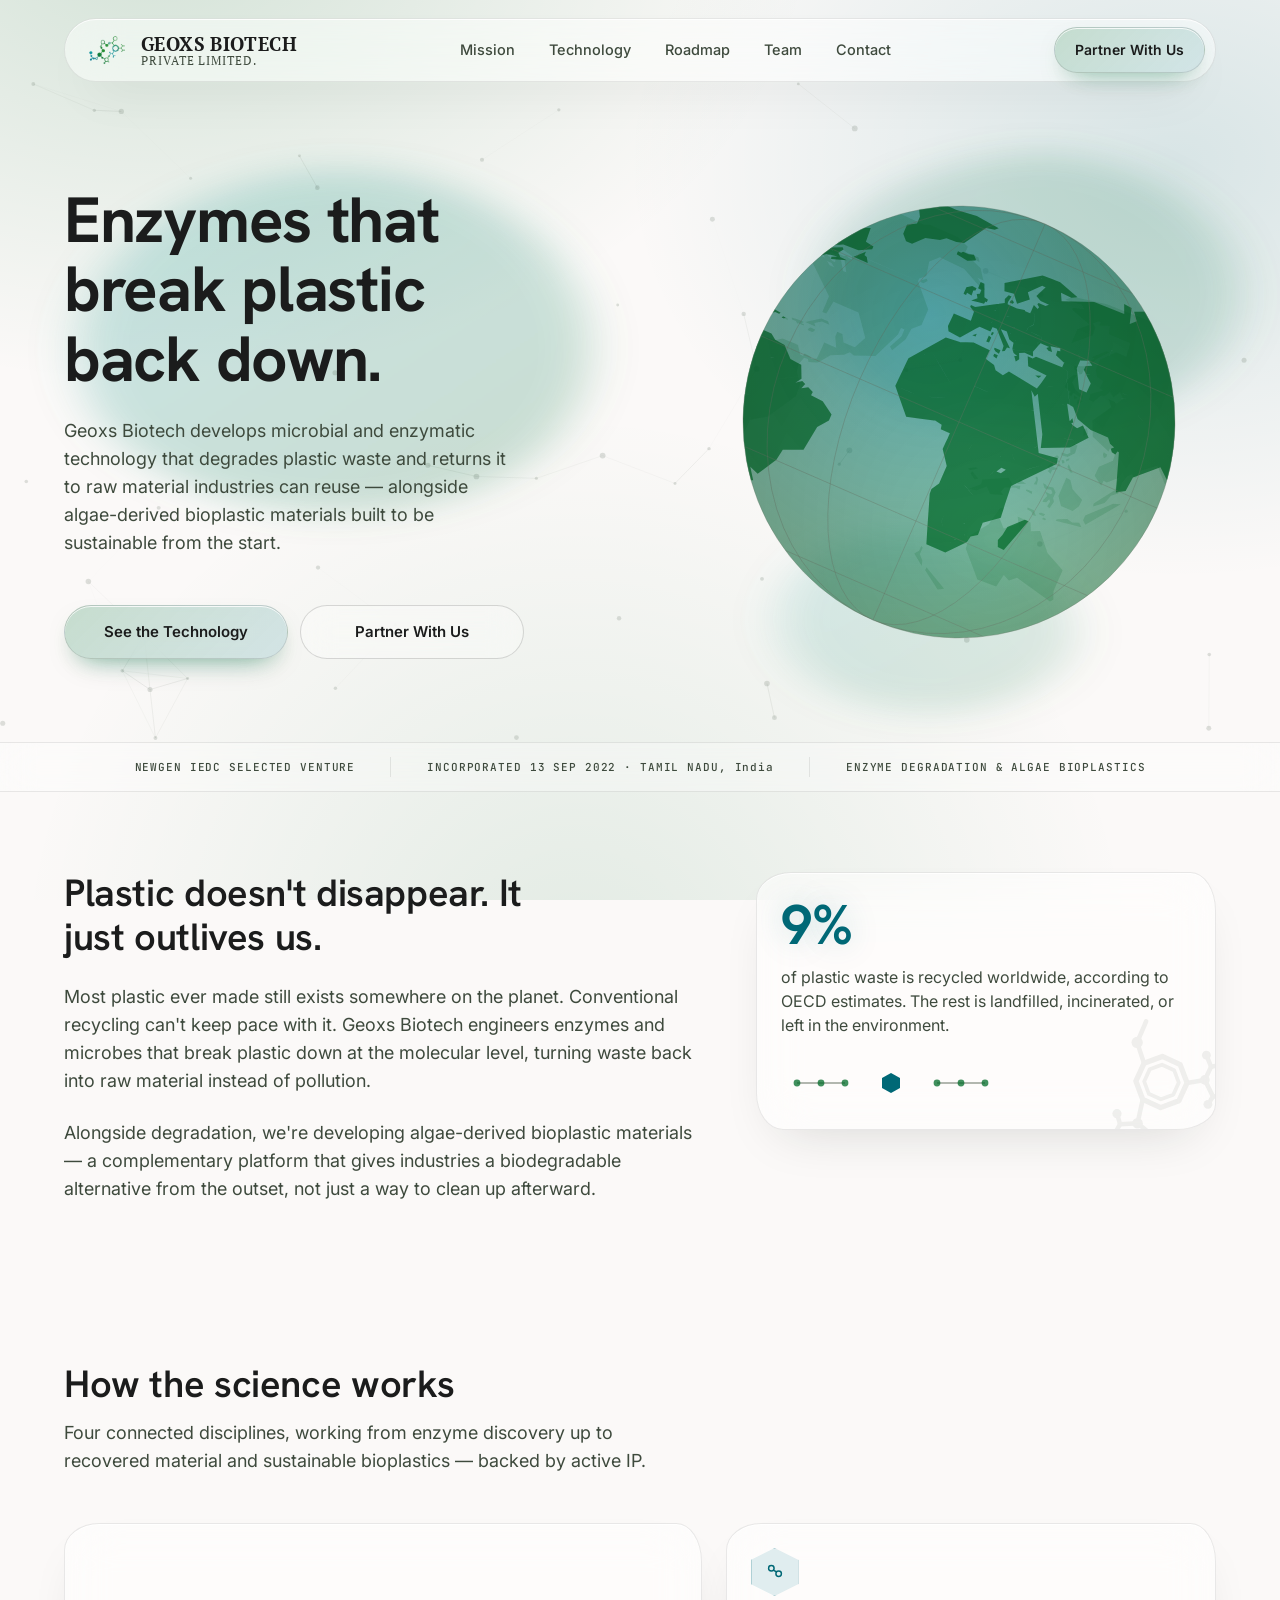
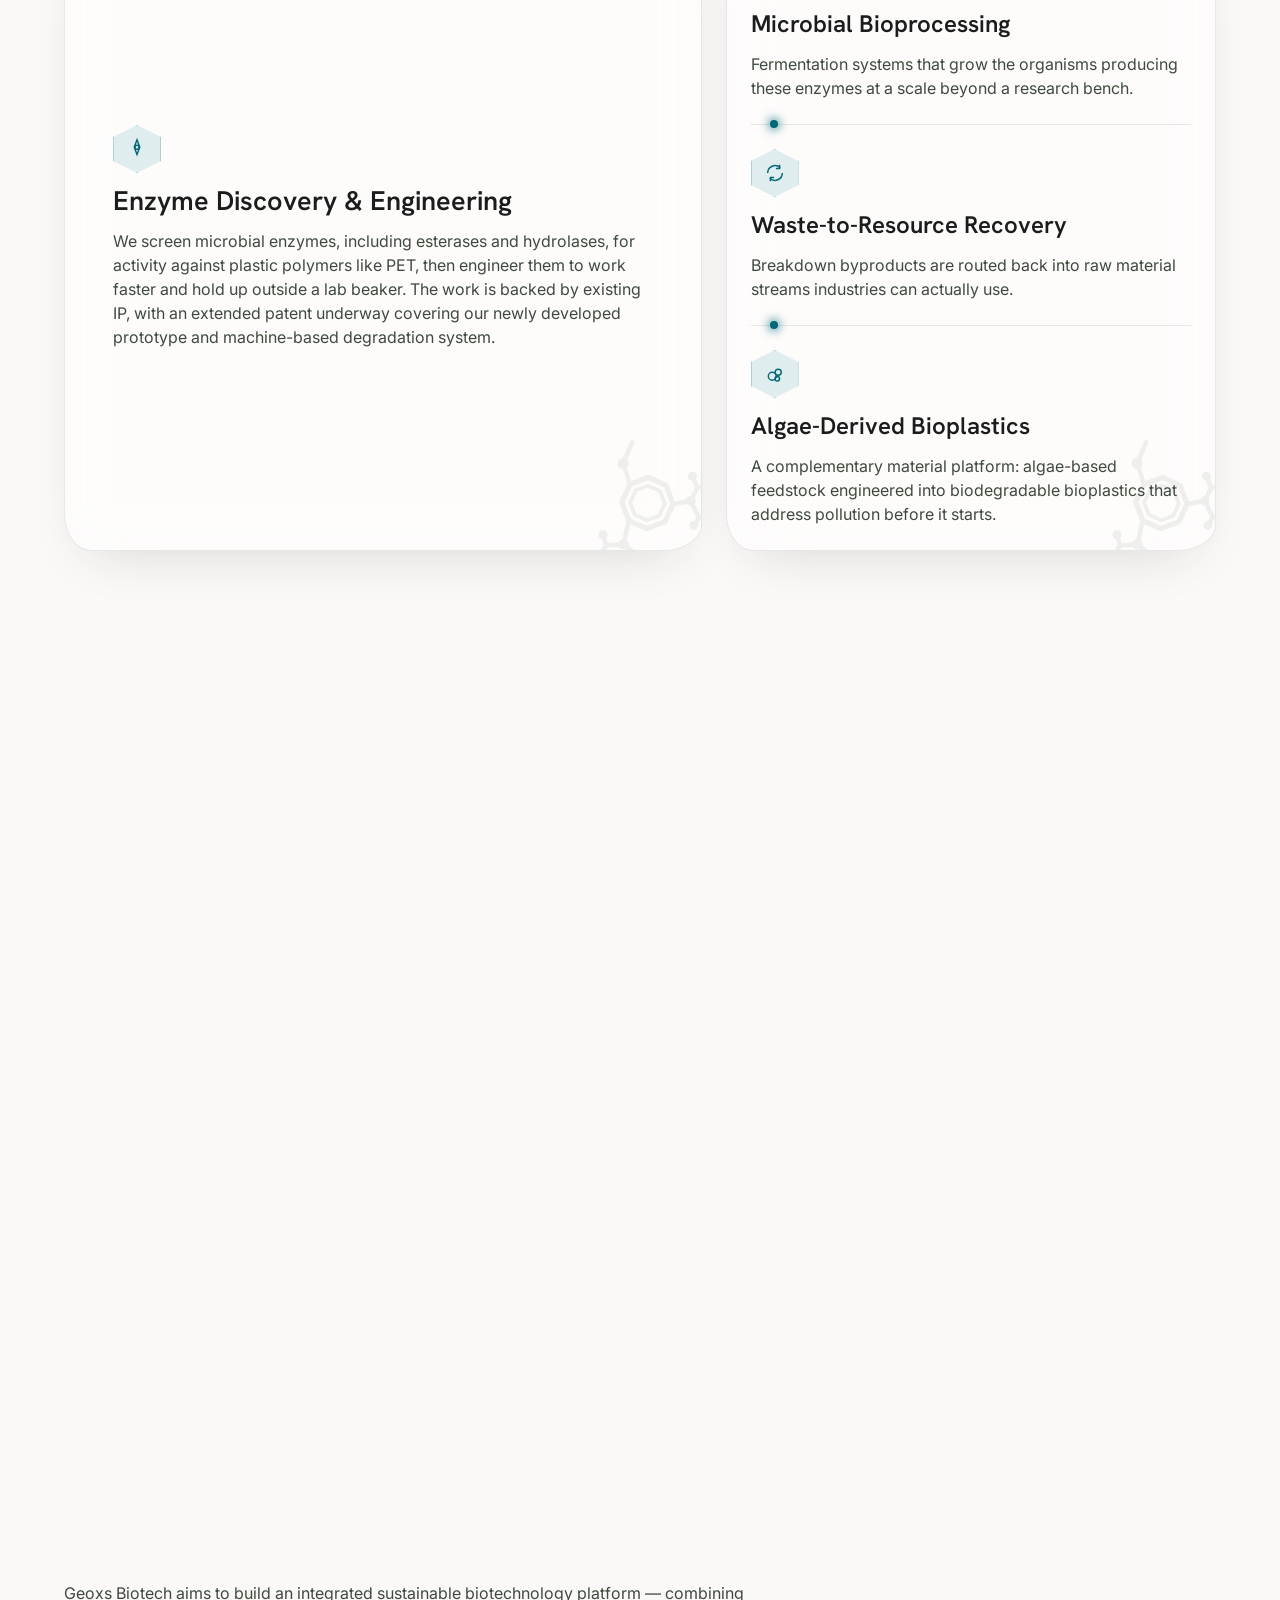
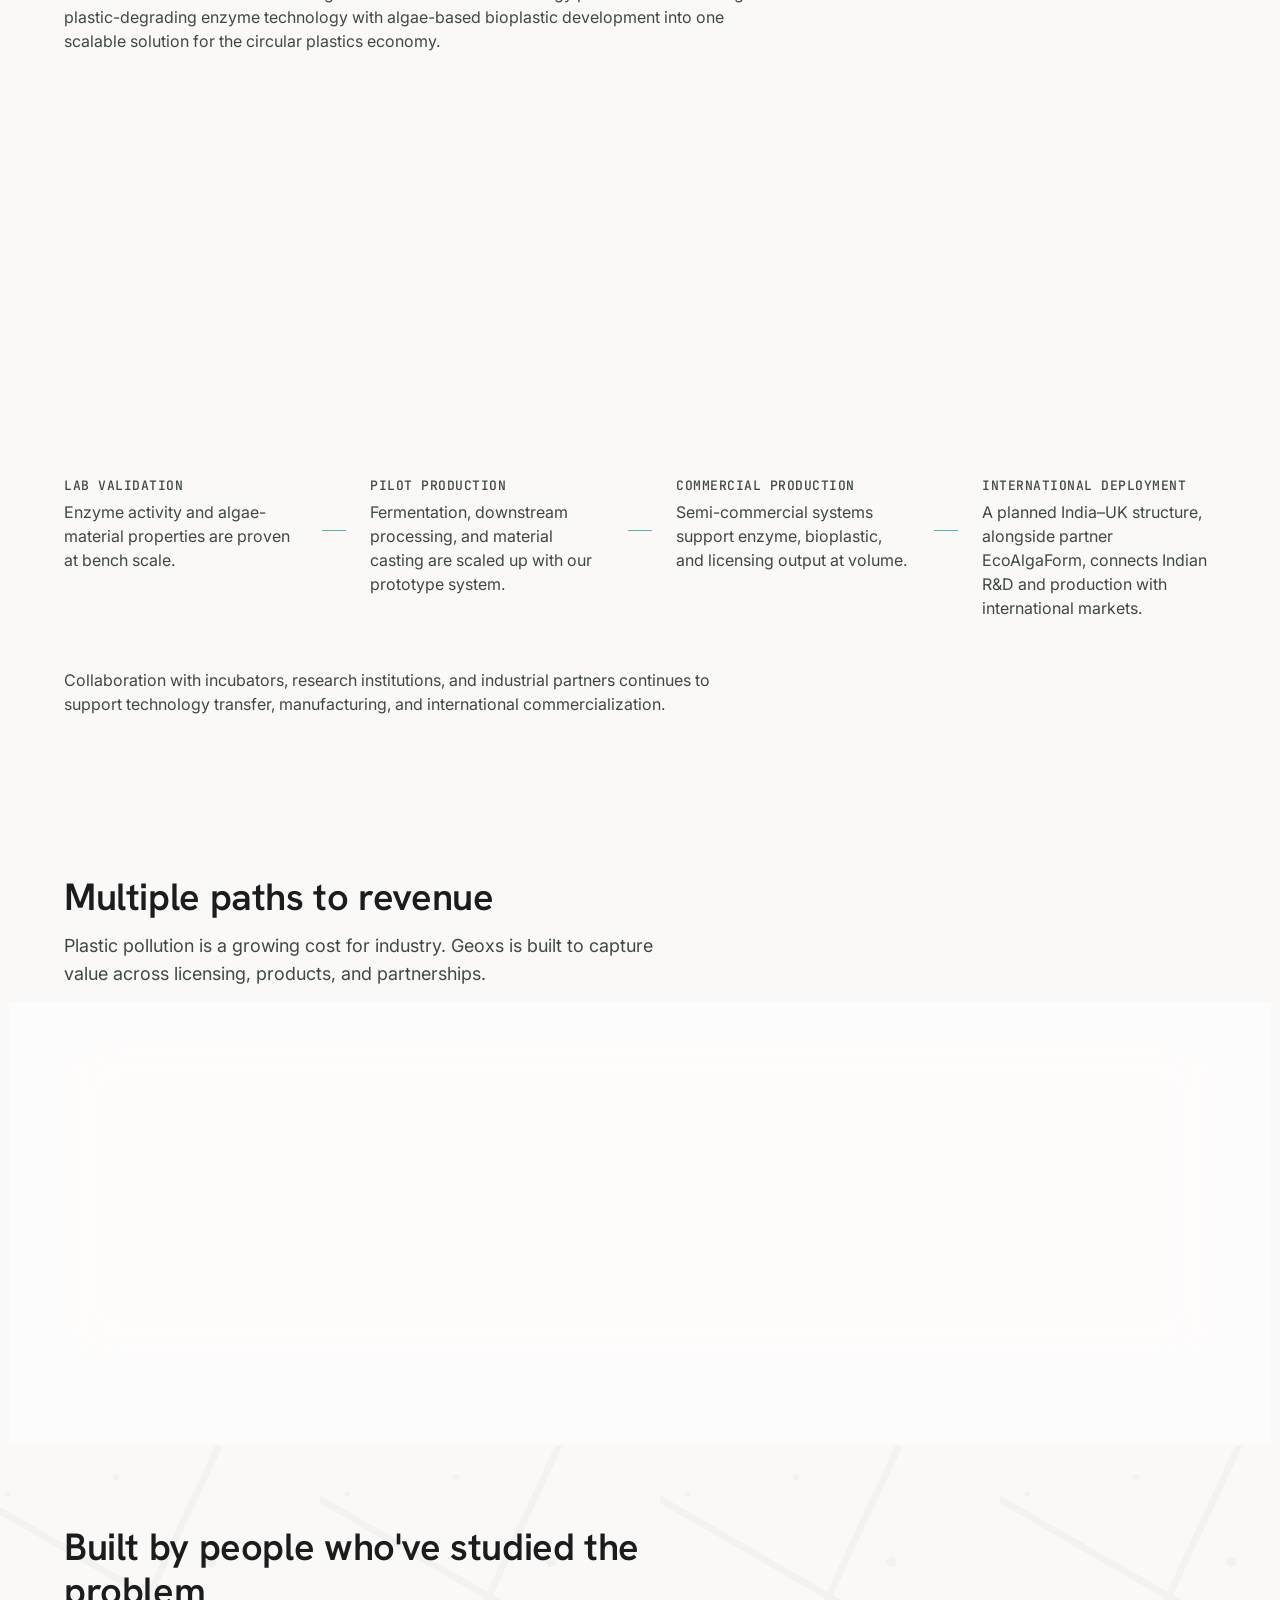
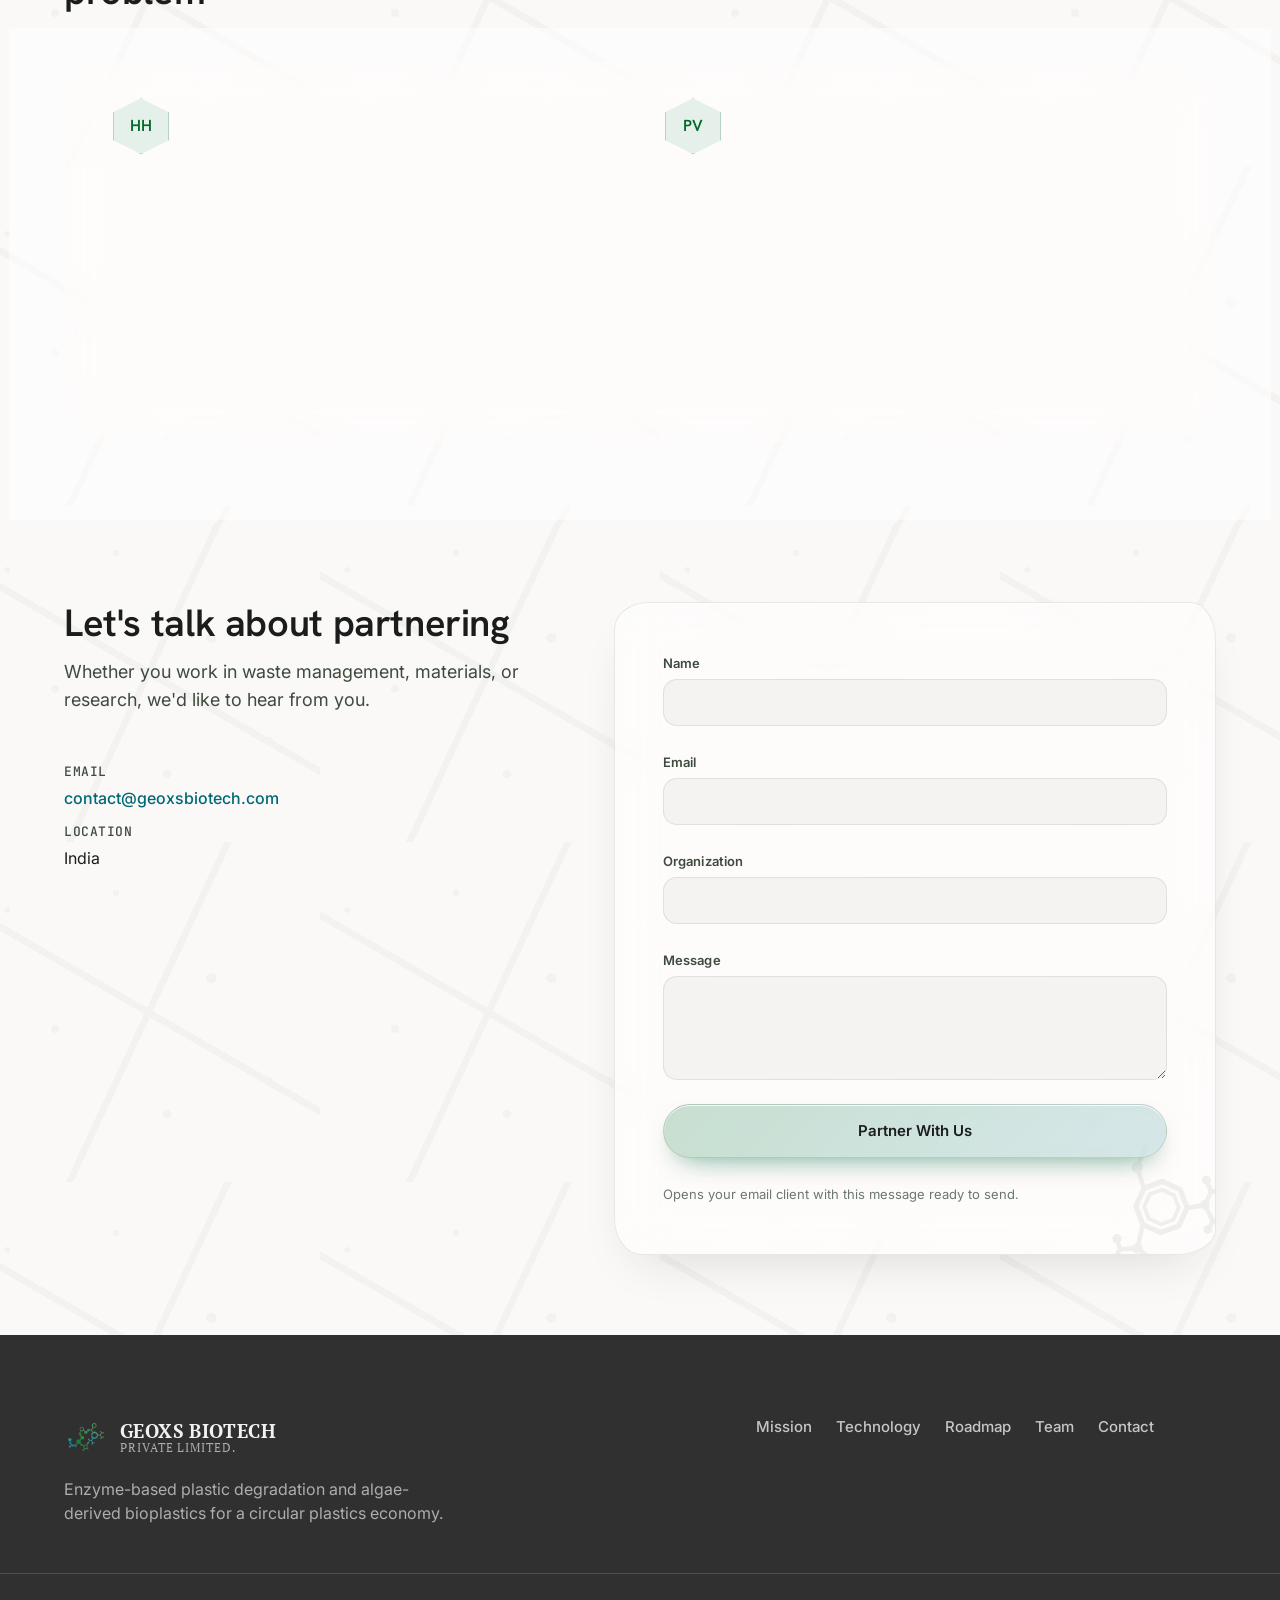
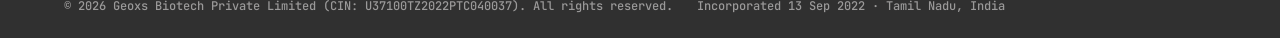
==== commit eb9e8205: "Make each glass prototype visually distinct at rest, not just on interaction - Swap new-1/new-2 so n" ====
--- a/new-1/index.html
+++ b/new-1/index.html
@@ -139,6 +139,26 @@
       <section class="hero" id="top">
         <div class="molecular-watermark" aria-hidden="true"></div>
         <canvas class="molecular-canvas" aria-hidden="true"></canvas>
+        <svg class="liquid-blobs" viewBox="0 0 900 700" aria-hidden="true" preserveAspectRatio="none">
+          <defs>
+            <filter id="liquid-blob-blur" x="-50%" y="-50%" width="200%" height="200%">
+              <feGaussianBlur stdDeviation="16" />
+            </filter>
+            <linearGradient id="liquid-blob-a" x1="0" y1="0" x2="1" y2="1">
+              <stop offset="0%" stop-color="var(--brand-teal-deep)" />
+              <stop offset="100%" stop-color="var(--brand-green)" />
+            </linearGradient>
+            <linearGradient id="liquid-blob-b" x1="1" y1="0" x2="0" y2="1">
+              <stop offset="0%" stop-color="var(--brand-green-deep)" />
+              <stop offset="100%" stop-color="var(--brand-teal)" />
+            </linearGradient>
+          </defs>
+          <g filter="url(#liquid-blob-blur)">
+            <path fill="url(#liquid-blob-a)" opacity="0.32" d="M120,140 C40,210 30,340 110,410 C190,480 320,470 380,390 C440,310 420,180 330,120 C260,75 180,90 120,140 Z" />
+            <path fill="url(#liquid-blob-b)" opacity="0.26" d="M760,80 C860,110 900,220 850,300 C800,380 670,390 610,320 C550,250 570,140 650,100 C690,80 725,70 760,80 Z" />
+            <path fill="url(#liquid-blob-a)" opacity="0.22" d="M660,480 C740,500 780,580 740,630 C700,680 610,680 570,630 C530,580 550,510 600,485 C620,475 640,475 660,480 Z" />
+          </g>
+        </svg>
         <div class="container hero-grid">
           <div class="hero-copy hero-enter">
             <h1 class="display-lg">Enzymes that break plastic back down.</h1>
--- a/new-1/css/styles.css
+++ b/new-1/css/styles.css
@@ -1,8 +1,9 @@
 /* ==========================================================================
-   Geoxs Biotech — Design tokens
-   World: instrument-grade frosted glass over the brand's own warm-white
-   canvas, with its original Biosphere Green / Lab Teal read as soft washes
-   of light glowing up through the panels — daylight glass, not night glass.
+   Geoxs Biotech — Design tokens (variant: Liquid Glass)
+   World: the same warm-white canvas and Biosphere Green / Lab Teal, but the
+   glass itself behaves like a fluid — panels breathe with organic, softly
+   morphing corners, controls respond with elastic overshoot, and a soft
+   colored droplet trails the pointer through the hero like light in water.
    ========================================================================== */
 :root{
   /* Canvas & ink — the original Molecular Precision palette, unchanged */
@@ -213,9 +214,10 @@
   border-radius: var(--radius-full);
   border: 1px solid transparent;
   cursor: pointer;
-  transition: transform 160ms cubic-bezier(.16,1,.3,1), background-color 160ms ease, border-color 160ms ease, box-shadow 200ms ease;
-}
-.btn:active{ transform: translateY(1px) scale(0.98); }
+  transition: transform 480ms cubic-bezier(.34,1.56,.42,1), background-color 160ms ease, border-color 160ms ease, box-shadow 200ms ease;
+}
+.btn:hover{ transform: scale(1.035); }
+.btn:active{ transform: scale(0.94, 1.06); transition-duration: 120ms; }
 .btn-primary{
   background:
     linear-gradient(135deg, color-mix(in srgb, var(--brand-green) 22%, transparent), color-mix(in srgb, var(--brand-teal) 16%, transparent)),
@@ -416,10 +418,31 @@
   z-index: 0;
   background: var(--glass-bg);
   border: 1px solid var(--glass-border-soft);
-  border-radius: var(--radius-lg);
+  border-radius: 2.2rem 1.6rem 2.5rem 1.7rem / 1.7rem 2.4rem 1.6rem 2.3rem;
   backdrop-filter: blur(var(--glass-blur)) saturate(150%);
   -webkit-backdrop-filter: blur(var(--glass-blur)) saturate(150%);
   box-shadow: var(--glass-shadow);
+}
+/* Liquid signature: every panel is an organic blob at rest, never a plain
+   rounded rect, and its corners keep drifting between soft states — glass
+   as a fluid, not a pane. */
+@media (prefers-reduced-motion: no-preference){
+  .pillar-featured, .stat-callout, .contact-form,
+  .team-grid, .pillar-grid-quad, .pillar-grid-duo, .pillar-stack{
+    animation: liquid-breathe 16s ease-in-out infinite;
+  }
+  .stat-callout{ animation-duration: 13s; }
+  .contact-form{ animation-duration: 19s; animation-delay: -4s; }
+  .team-grid{ animation-duration: 21s; animation-delay: -9s; }
+  .pillar-grid-quad{ animation-duration: 24s; animation-delay: -6s; }
+  .pillar-grid-duo{ animation-duration: 17s; animation-delay: -11s; }
+  .pillar-stack{ animation-duration: 22s; animation-delay: -3s; }
+  @keyframes liquid-breathe{
+    0%, 100%{ border-radius: 2.2rem 1.6rem 2.5rem 1.7rem / 1.7rem 2.4rem 1.6rem 2.3rem; }
+    25%{ border-radius: 2.6rem 1.4rem 2.2rem 1.9rem / 1.6rem 2.3rem 1.5rem 2.4rem; }
+    50%{ border-radius: 1.5rem 2.4rem 1.7rem 2.6rem / 2.4rem 1.5rem 2.5rem 1.6rem; }
+    75%{ border-radius: 2.1rem 1.8rem 2.7rem 1.5rem / 1.8rem 2.2rem 1.6rem 2.5rem; }
+  }
 }
 /* Cropped brand-mark watermark, once per panel — quiet corner texture */
 .pillar-featured::after, .stat-callout::after, .contact-form::after,
@@ -486,6 +509,30 @@
    Hero
    ========================================================================== */
 .hero{ position: relative; overflow: hidden; padding: var(--space-lg) 0 var(--space-xl); }
+/* Ambient illustration: soft liquid-glass droplets pooling behind the copy —
+   the same organic material as the panels, made visible as imagery. */
+.liquid-blobs{
+  position: absolute; inset: 0; z-index: 0;
+  width: 100%; height: 100%;
+  opacity: 0.6;
+  mix-blend-mode: multiply;
+  pointer-events: none;
+}
+.liquid-droplet{
+  position: absolute; top: 0; left: 0; z-index: 0;
+  width: 420px; height: 420px;
+  border-radius: 50%;
+  background: radial-gradient(circle at 35% 30%,
+    color-mix(in srgb, var(--brand-teal) 30%, transparent),
+    color-mix(in srgb, var(--brand-green) 16%, transparent) 55%,
+    transparent 72%);
+  filter: blur(10px);
+  opacity: 0;
+  transition: opacity 500ms ease;
+  pointer-events: none;
+  will-change: transform;
+}
+.liquid-droplet.is-active{ opacity: 1; }
 .hero-grid{
   display: grid; gap: var(--space-lg);
   align-items: center;
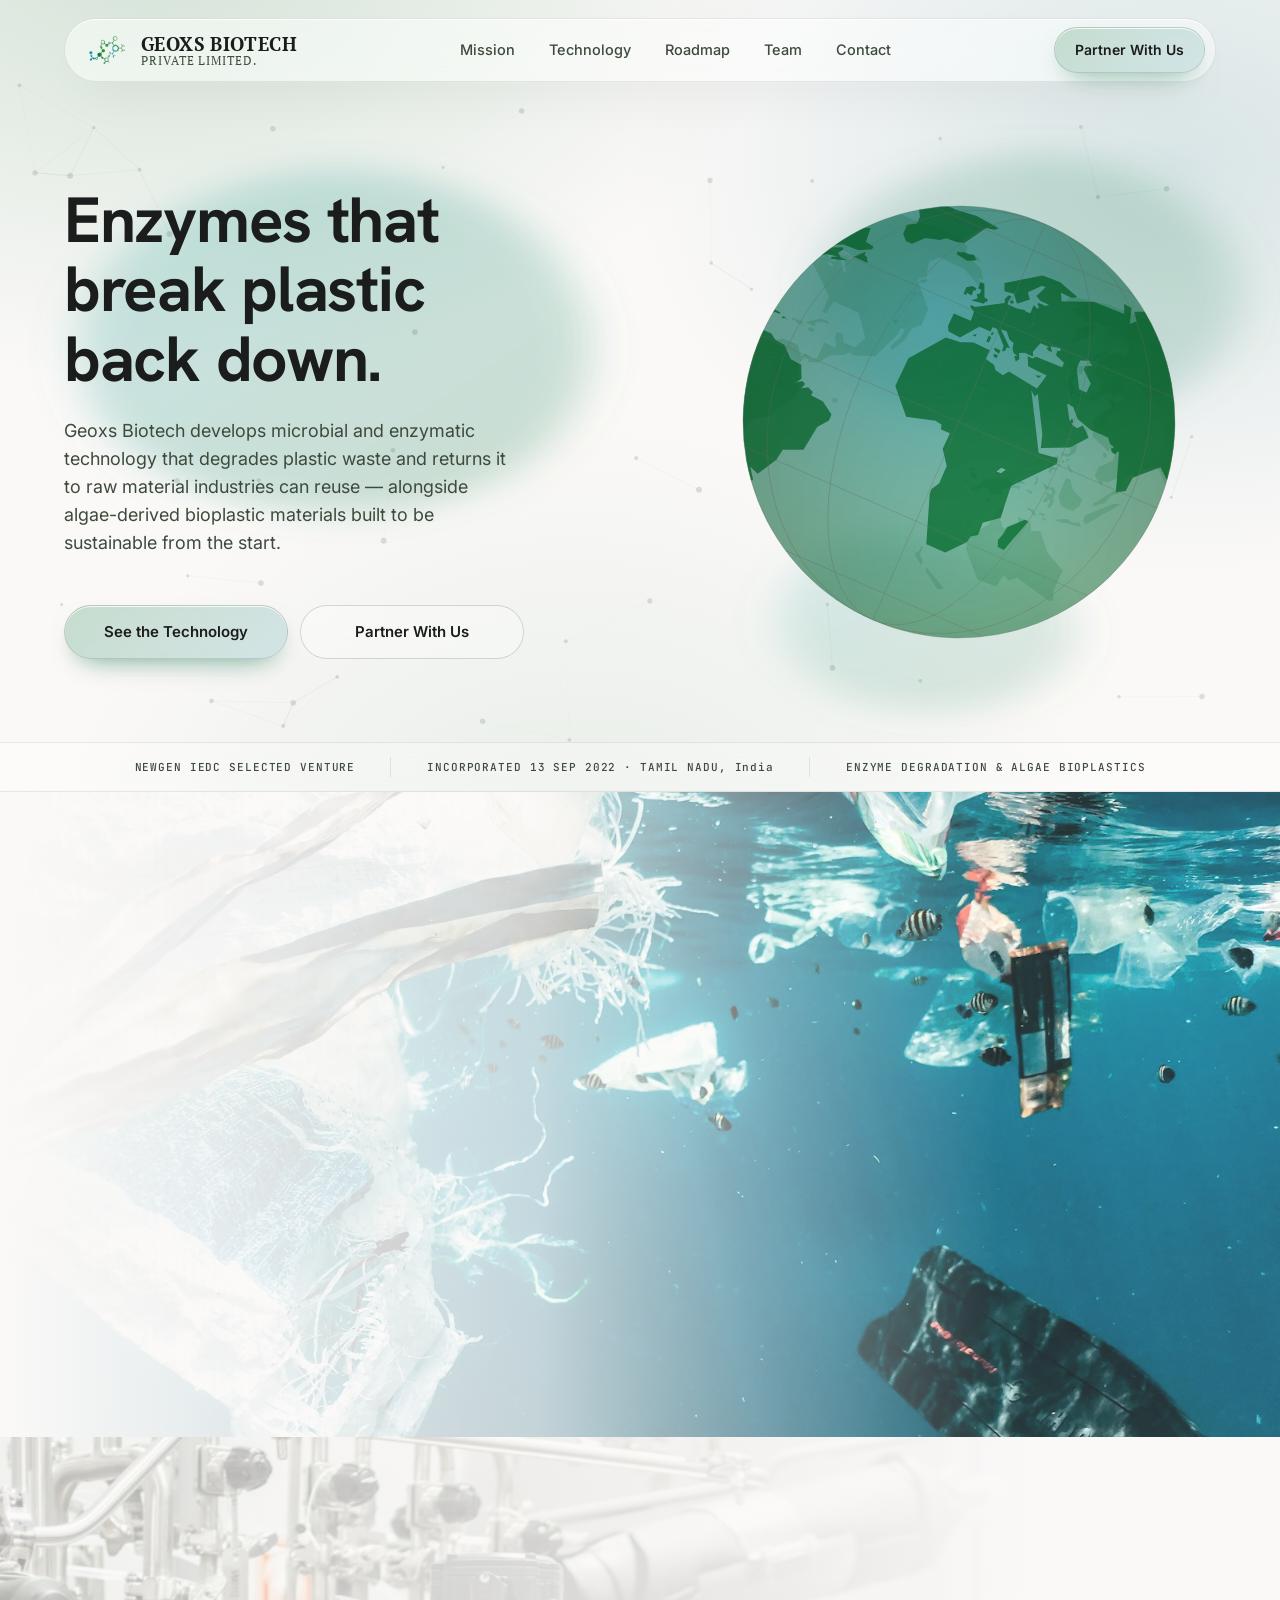
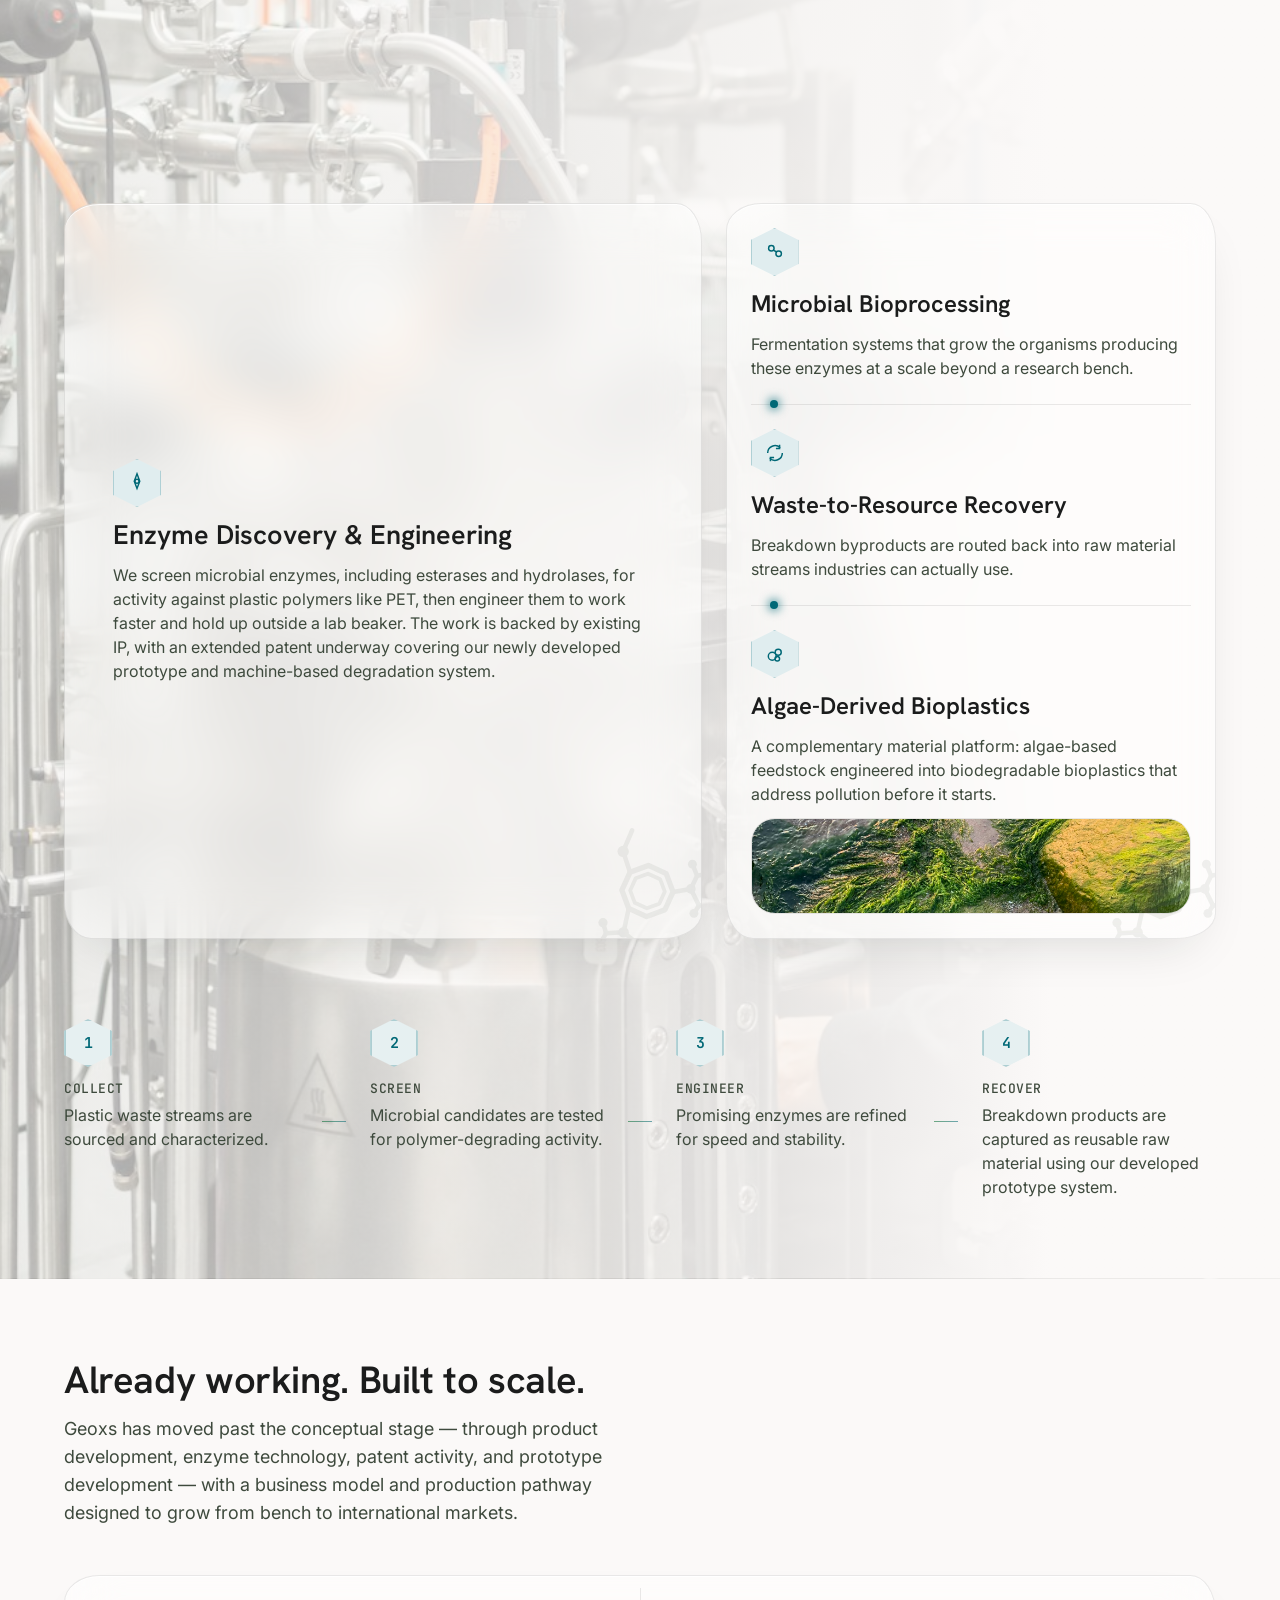
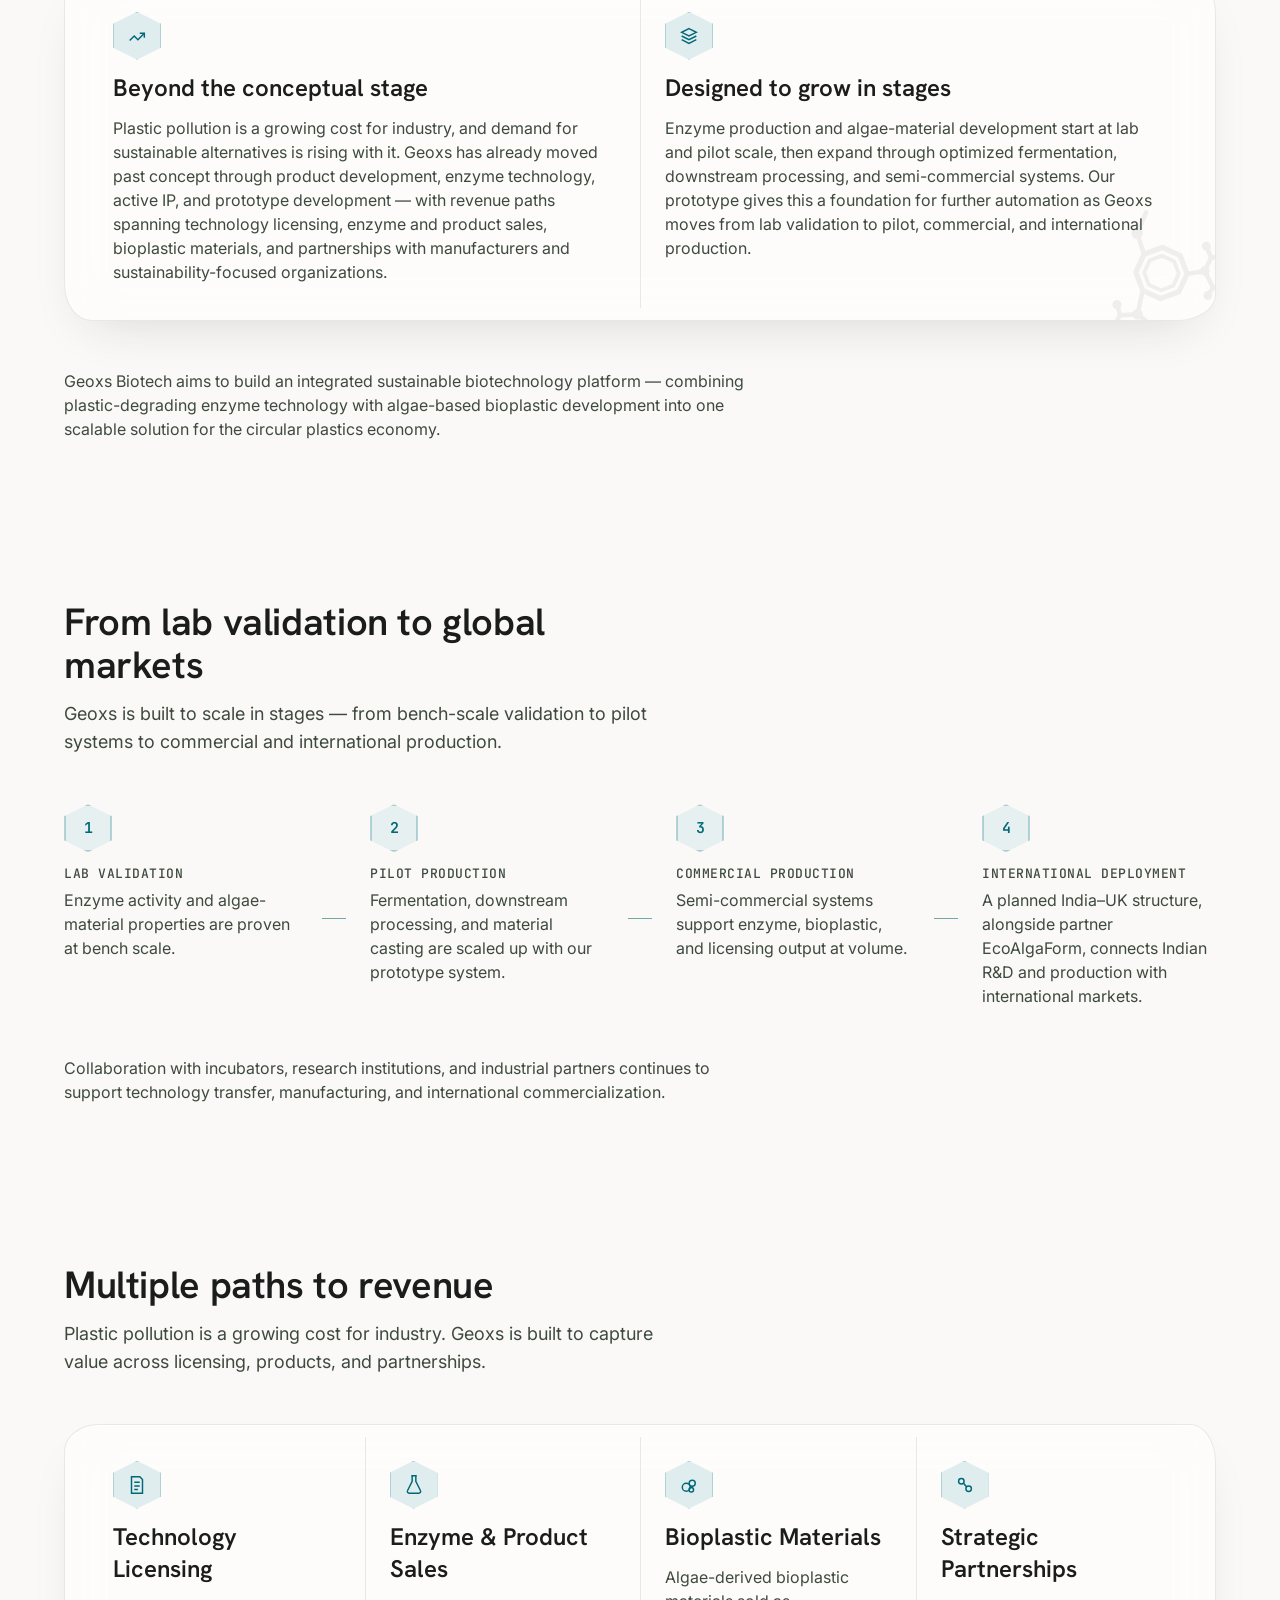
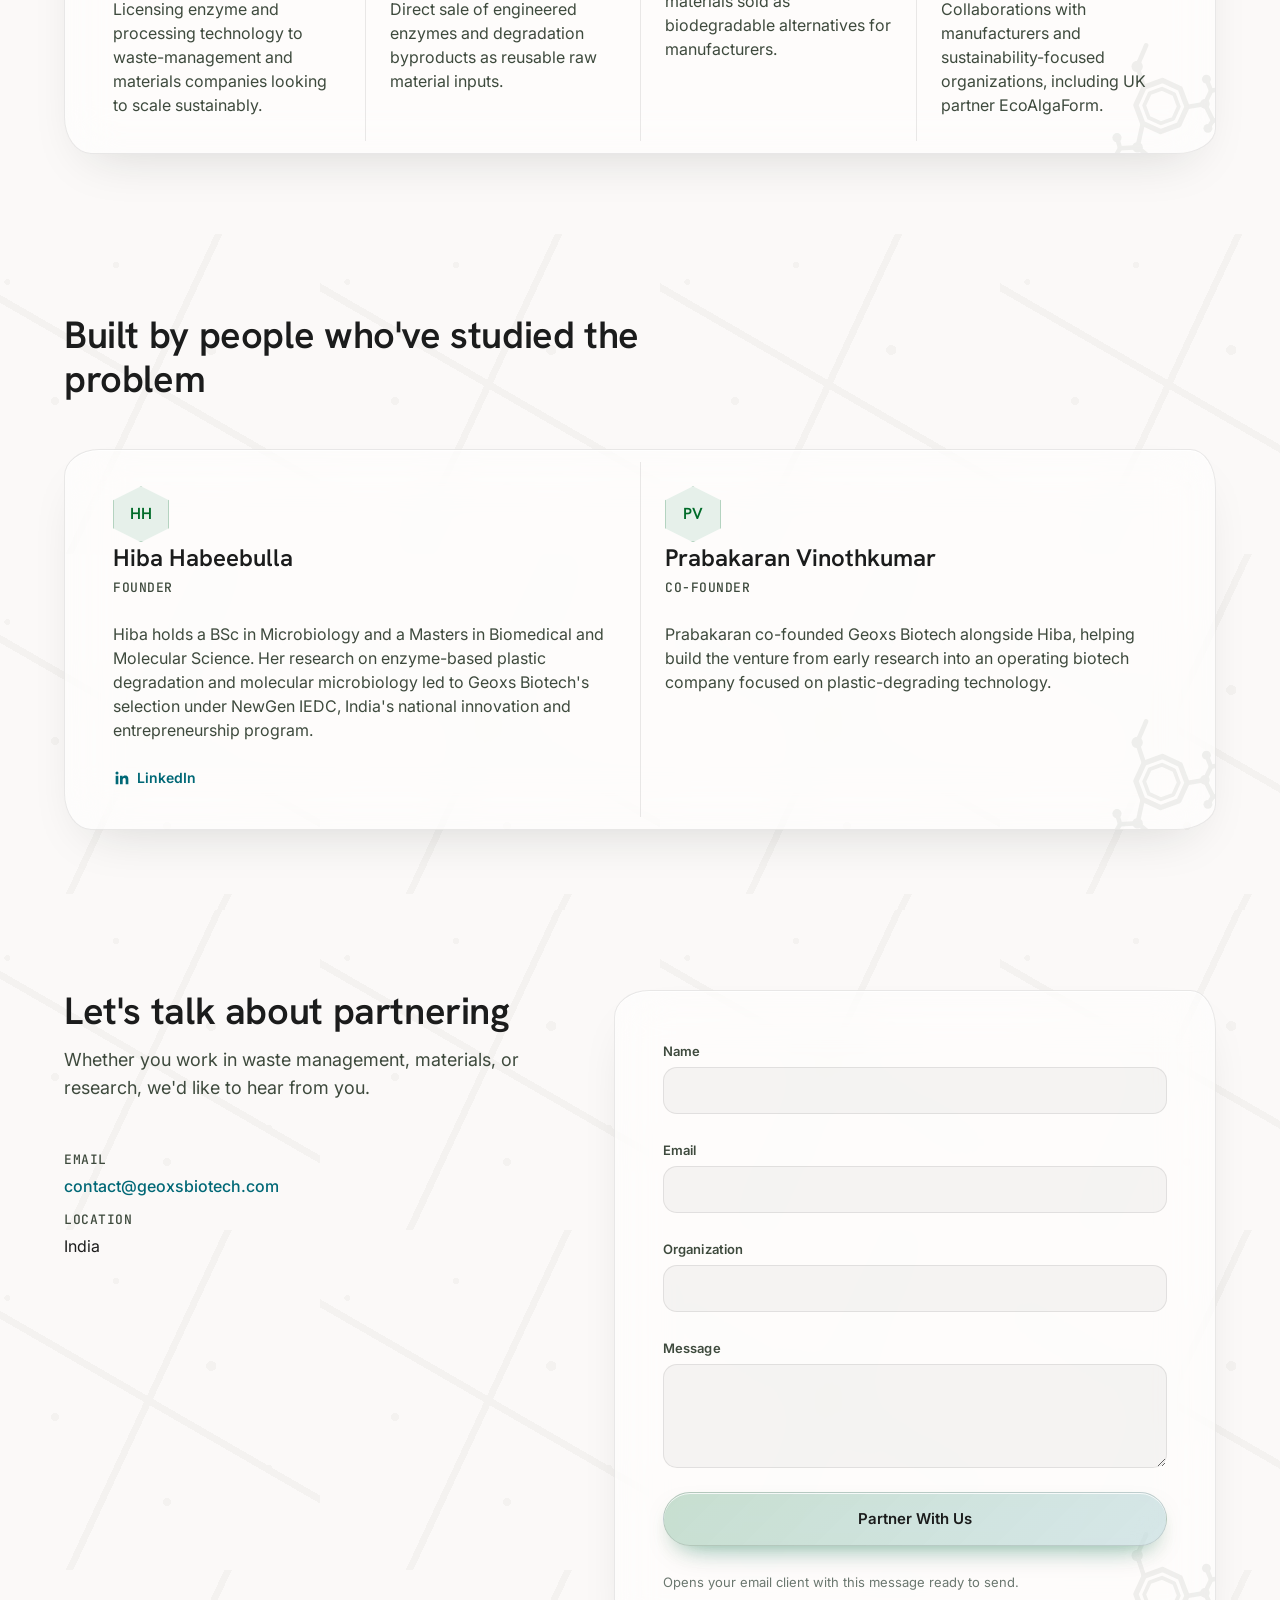
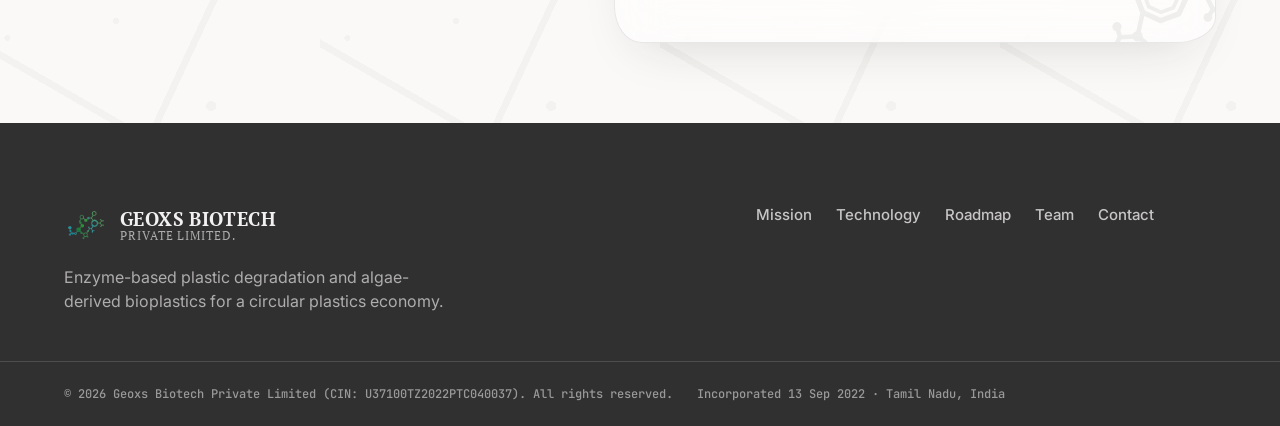
==== commit 901e293c: "Rebuild new-2/3/4/5 as distinct design movements, add real photography new-1 stays Liquid Glass (swa" ====
--- a/new-1/index.html
+++ b/new-1/index.html
@@ -451,6 +451,12 @@
                   engineered into biodegradable bioplastics that address
                   pollution before it starts.
                 </p>
+                <img
+                  class="pillar-thumb"
+                  src="../../assets/photos/green-algae.jpg"
+                  alt="Algae growing on a shoreline"
+                  loading="lazy"
+                />
               </article>
             </div>
           </div>
--- a/new-1/css/styles.css
+++ b/new-1/css/styles.css
@@ -589,8 +589,34 @@
 /* ==========================================================================
    Mission
    ========================================================================== */
+.section.mission{
+  background-image:
+    linear-gradient(90deg, var(--bg) 0%, color-mix(in srgb, var(--bg) 78%, transparent) 42%, color-mix(in srgb, var(--bg) 15%, transparent) 78%),
+    url('../../assets/photos/ocean-plastic.jpg');
+  background-size: cover;
+  background-position: center;
+}
+@media (max-width: 1023px){
+  .section.mission{
+    background-image:
+      linear-gradient(180deg, color-mix(in srgb, var(--bg) 92%, transparent) 0%, color-mix(in srgb, var(--bg) 88%, transparent) 55%, color-mix(in srgb, var(--bg) 55%, transparent) 100%),
+      url('../../assets/photos/ocean-plastic.jpg');
+  }
+}
 .mission-grid{
   display: grid; gap: var(--space-lg);
+}
+/* The section background is a photo now, not a flat color — this plain-text
+   column needs its own frosted card so it stays legible at every breakpoint,
+   independent of exactly where the section gradient happens to be transparent. */
+.mission-copy{
+  background: var(--glass-bg);
+  border: 1px solid var(--glass-border-soft);
+  border-radius: var(--radius-lg);
+  padding: var(--space-lg);
+  backdrop-filter: blur(var(--glass-blur)) saturate(150%);
+  -webkit-backdrop-filter: blur(var(--glass-blur)) saturate(150%);
+  box-shadow: var(--glass-shadow);
 }
 .mission-copy h2{ max-width: 24ch; }
 .mission-copy p{ margin-top: var(--space-md); max-width: 62ch; }
@@ -652,6 +678,32 @@
 /* ==========================================================================
    Technology / pillars — one large glass instrument + a connected rail
    ========================================================================== */
+.section.technology{
+  background-image:
+    linear-gradient(90deg, color-mix(in srgb, var(--bg) 65%, transparent) 0%, color-mix(in srgb, var(--bg) 85%, transparent) 46%, var(--bg) 82%),
+    url('../../assets/photos/bioprocessing-lab.jpg');
+  background-size: cover;
+  background-position: center 30%;
+}
+@media (max-width: 1023px){
+  .section.technology{
+    background-image:
+      linear-gradient(180deg, color-mix(in srgb, var(--bg) 85%, transparent) 0%, color-mix(in srgb, var(--bg) 80%, transparent) 45%, var(--bg) 80%),
+      url('../../assets/photos/bioprocessing-lab.jpg');
+  }
+}
+/* Same reasoning as .mission-copy above: this section's heading/intro is
+   plain text over a photo background, so it gets its own frosted card
+   rather than depending on exactly where the gradient is more opaque. */
+.section.technology .section-head{
+  background: var(--glass-bg);
+  border: 1px solid var(--glass-border-soft);
+  border-radius: var(--radius-lg);
+  padding: var(--space-lg);
+  backdrop-filter: blur(var(--glass-blur)) saturate(150%);
+  -webkit-backdrop-filter: blur(var(--glass-blur)) saturate(150%);
+  box-shadow: var(--glass-shadow);
+}
 .hexagon{
   width: 48px; height: 48px;
   display: flex; align-items: center; justify-content: center;
@@ -676,6 +728,13 @@
     0%, 100%{ transform: scale(0.85); opacity: 0.7; }
     50%{ transform: scale(1.08); opacity: 1; }
   }
+}
+
+.pillar-thumb{
+  width: 100%; height: 96px; object-fit: cover;
+  margin-top: var(--space-sm);
+  border-radius: var(--radius-md);
+  border: 1px solid var(--glass-border-soft);
 }
 
 .pillar-grid{
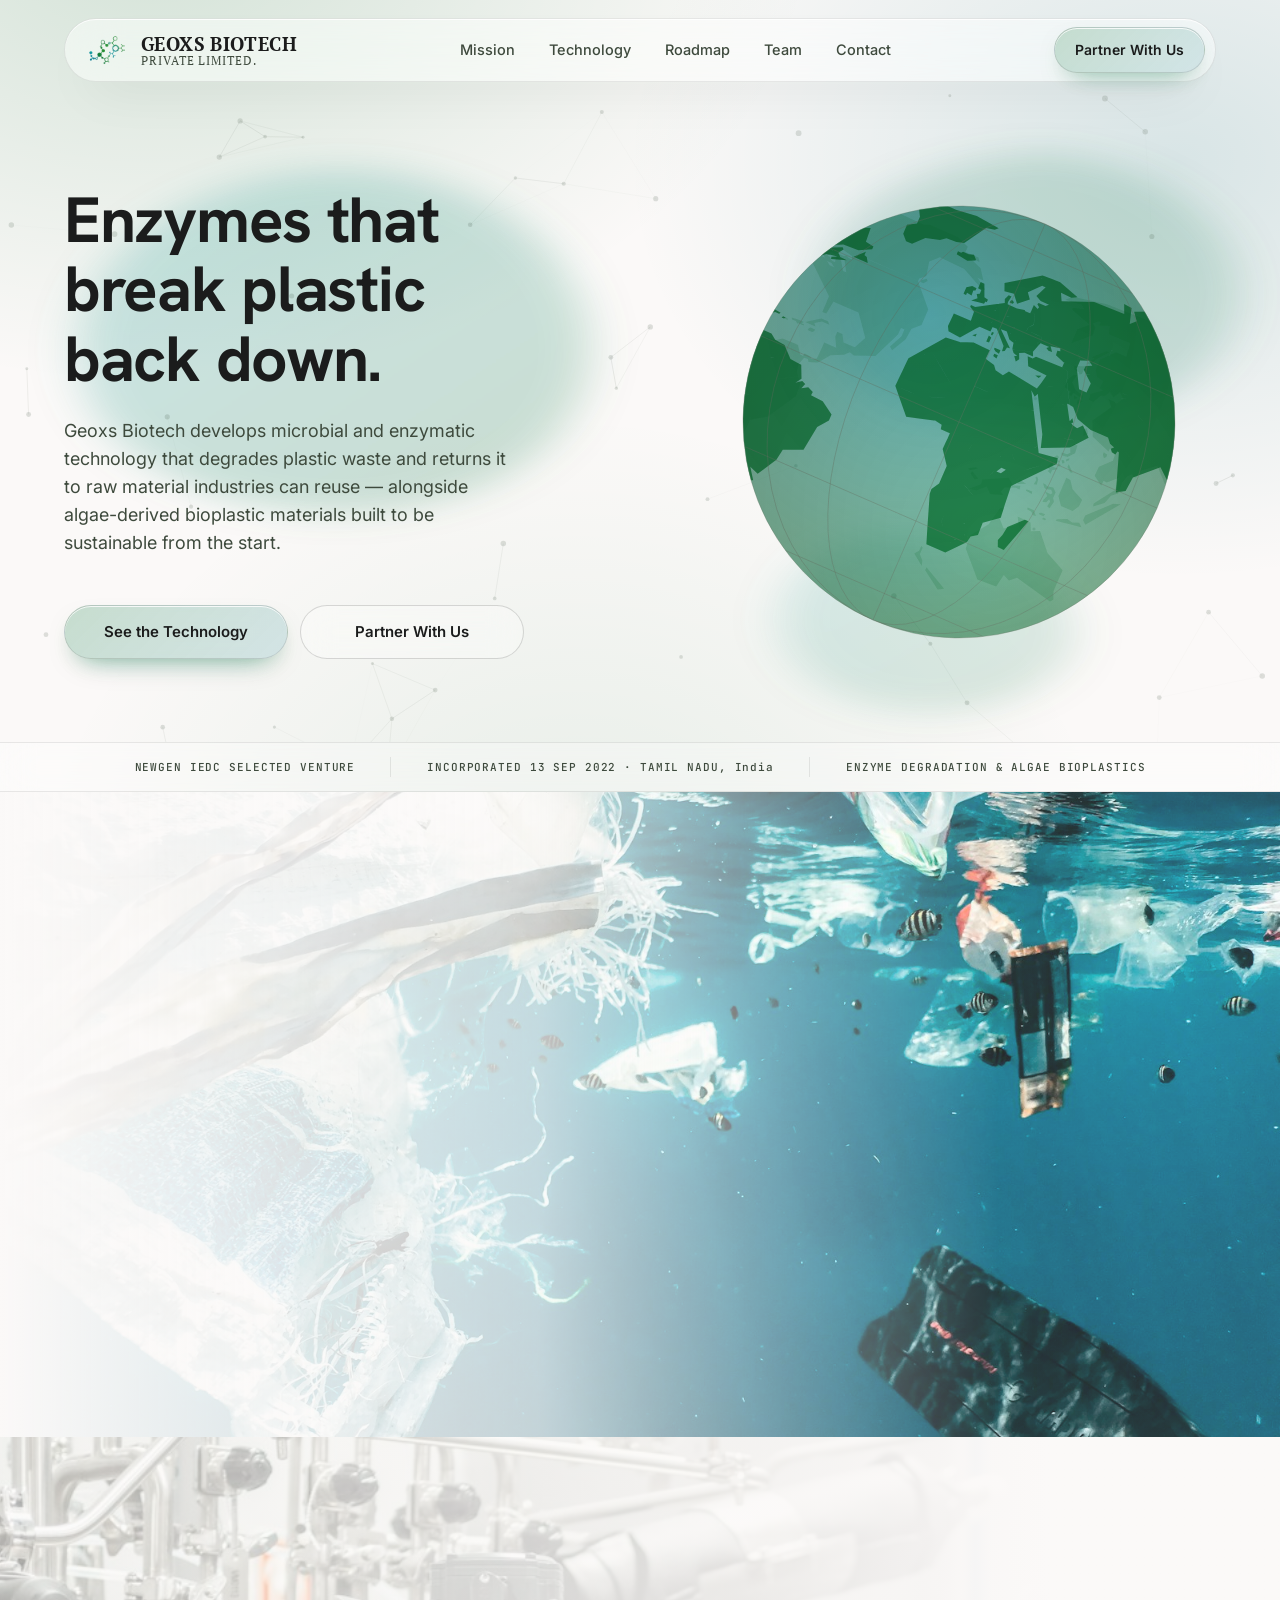
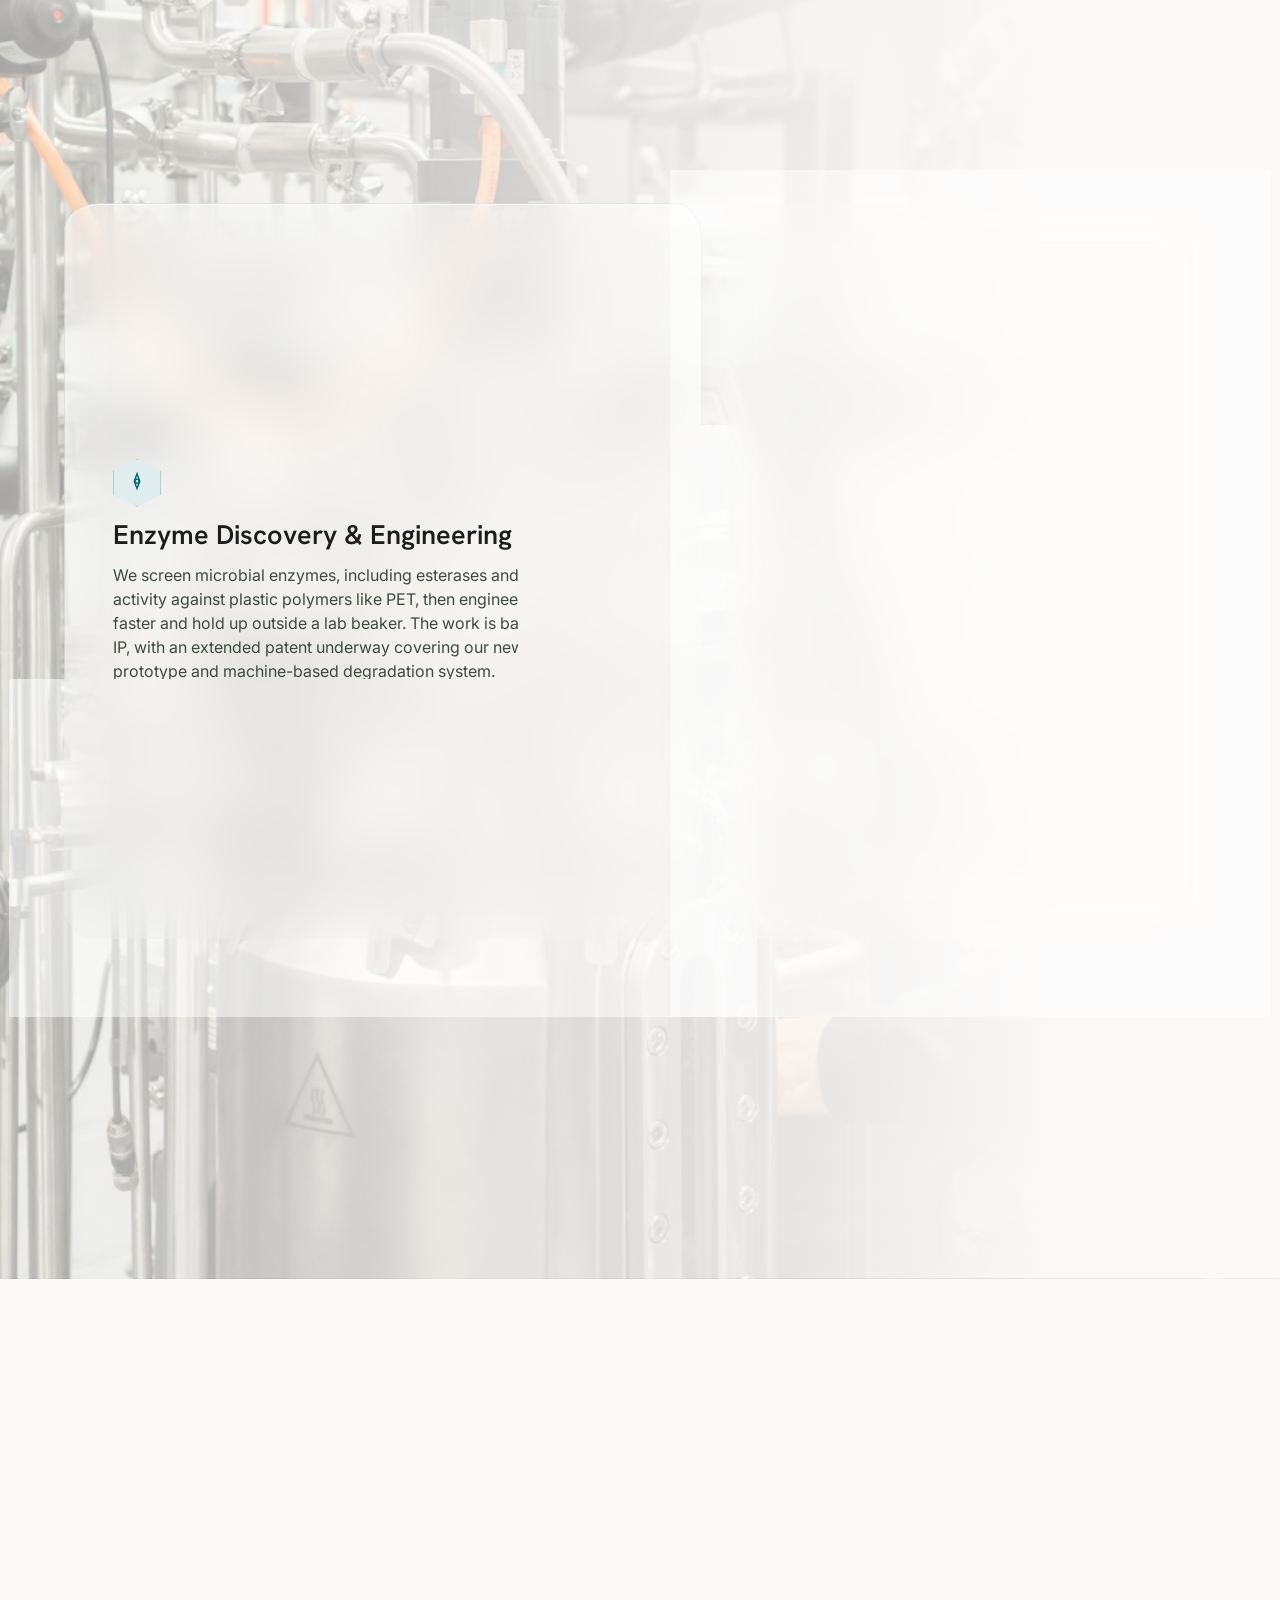
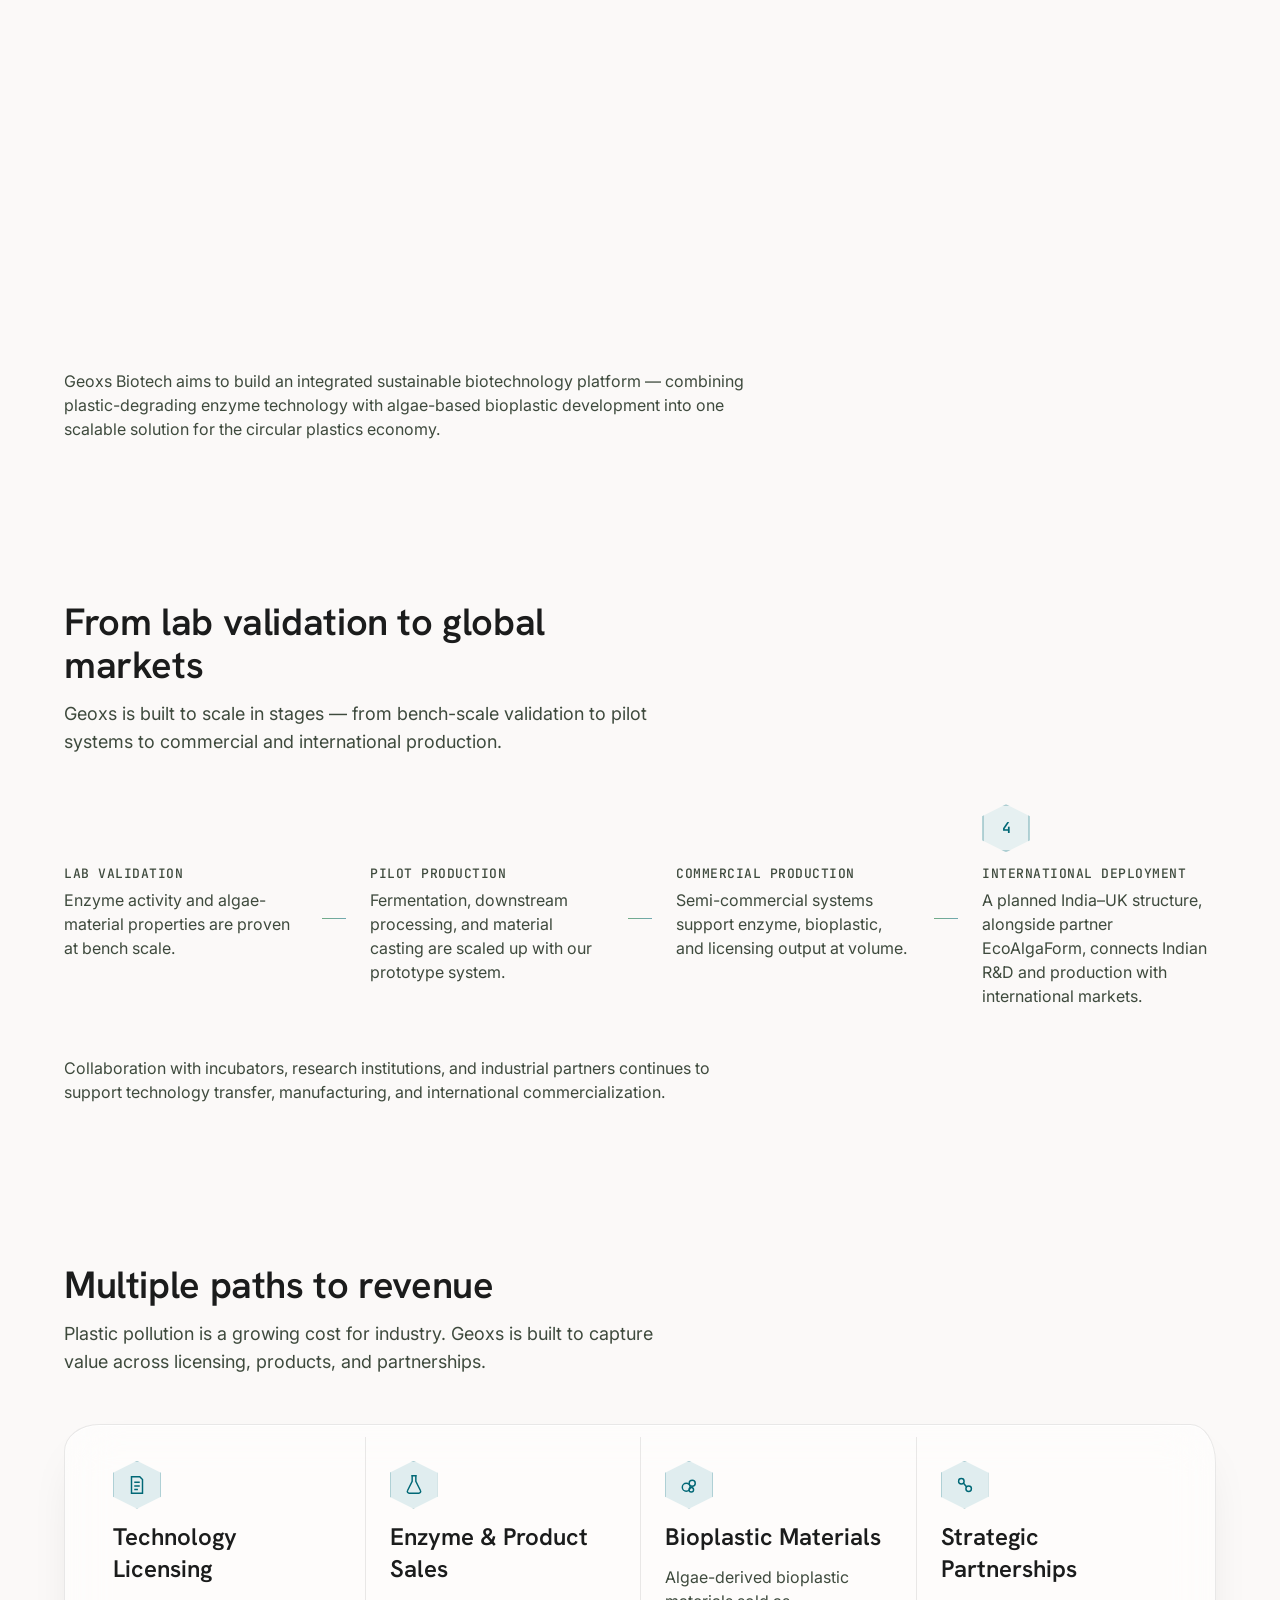
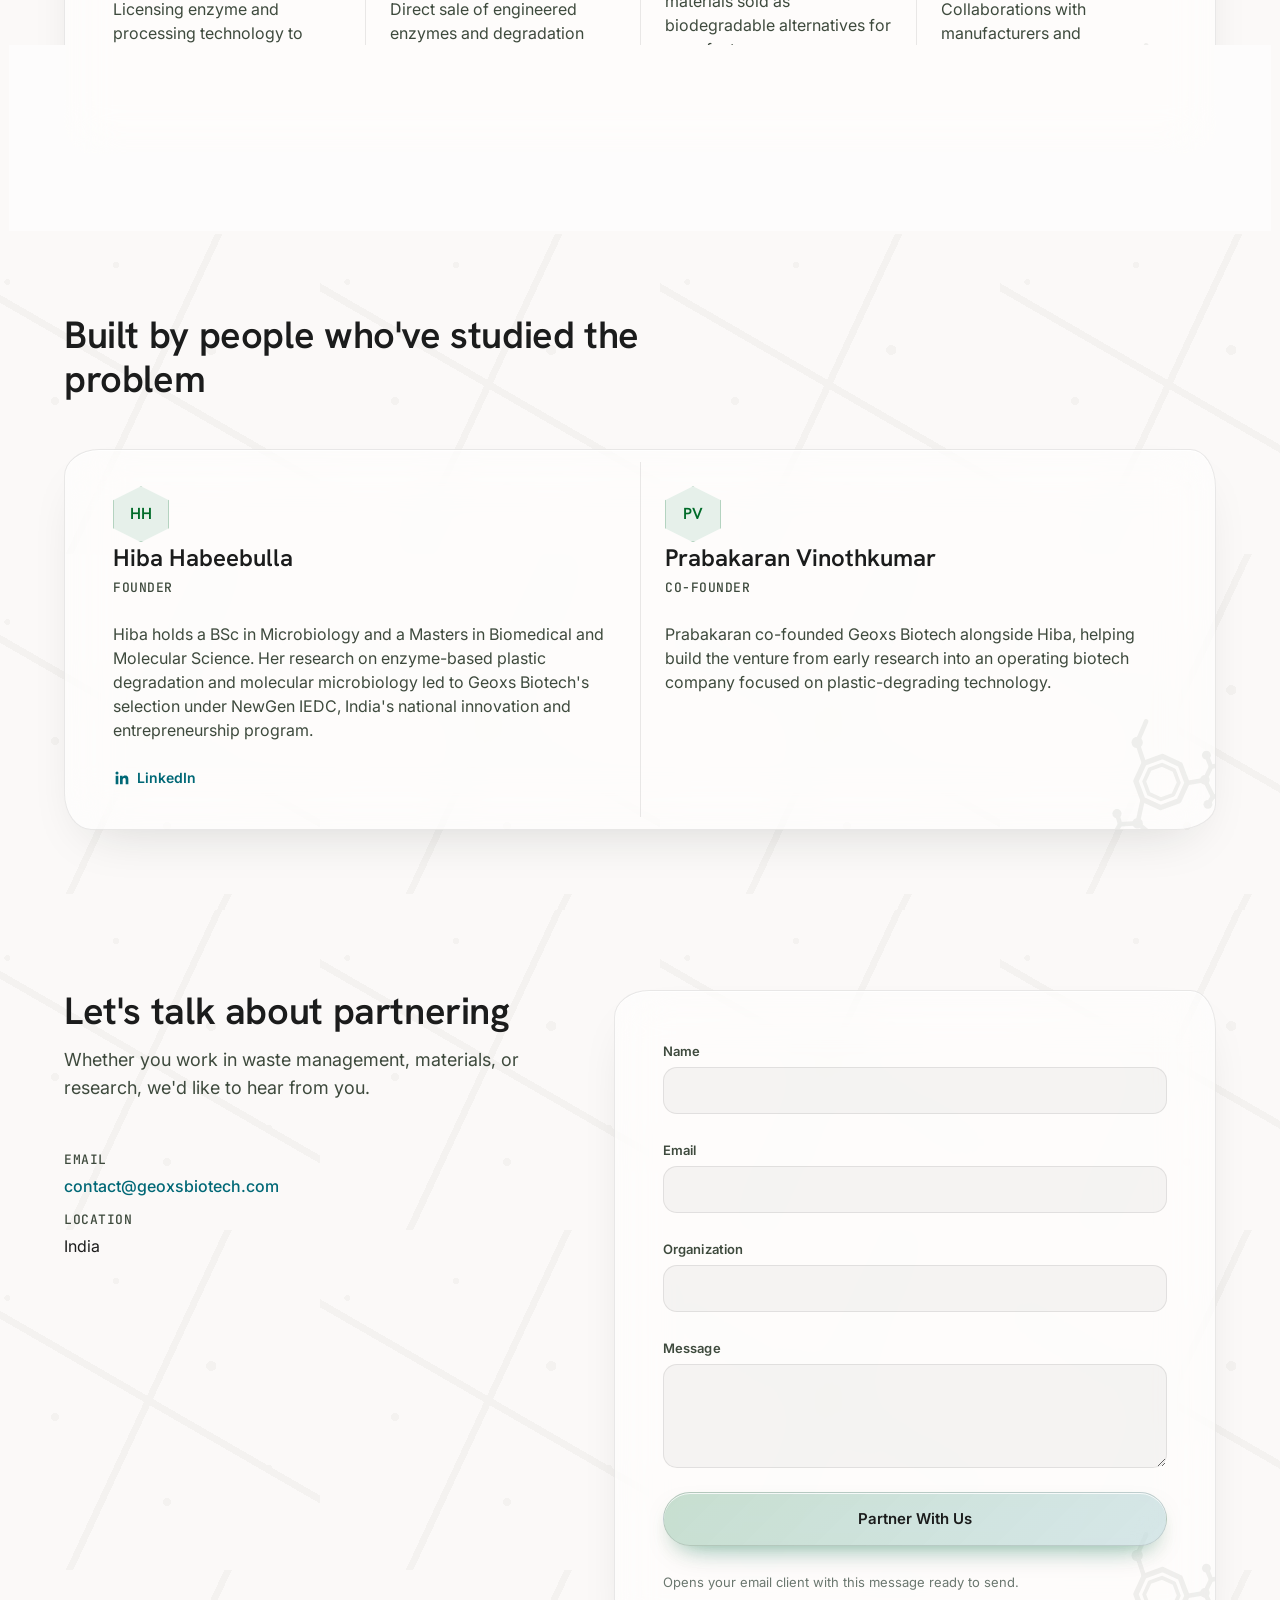
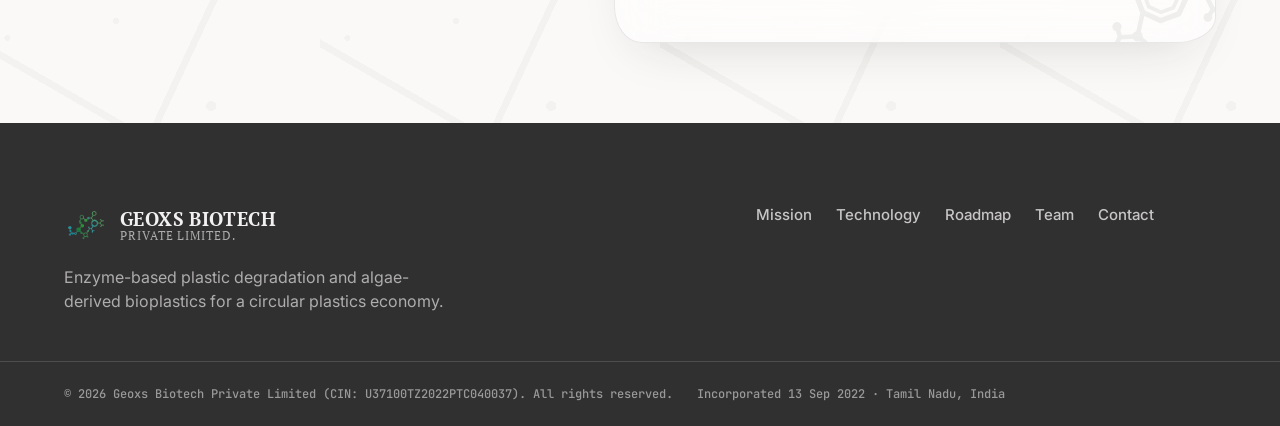
==== commit ee126f05: "Fix broken photo paths under the GitHub Pages project subpath Every <img>/inline-background photo re" ====
--- a/new-1/index.html
+++ b/new-1/index.html
@@ -453,7 +453,7 @@
                 </p>
                 <img
                   class="pillar-thumb"
-                  src="../../assets/photos/green-algae.jpg"
+                  src="../assets/photos/green-algae.jpg"
                   alt="Algae growing on a shoreline"
                   loading="lazy"
                 />
